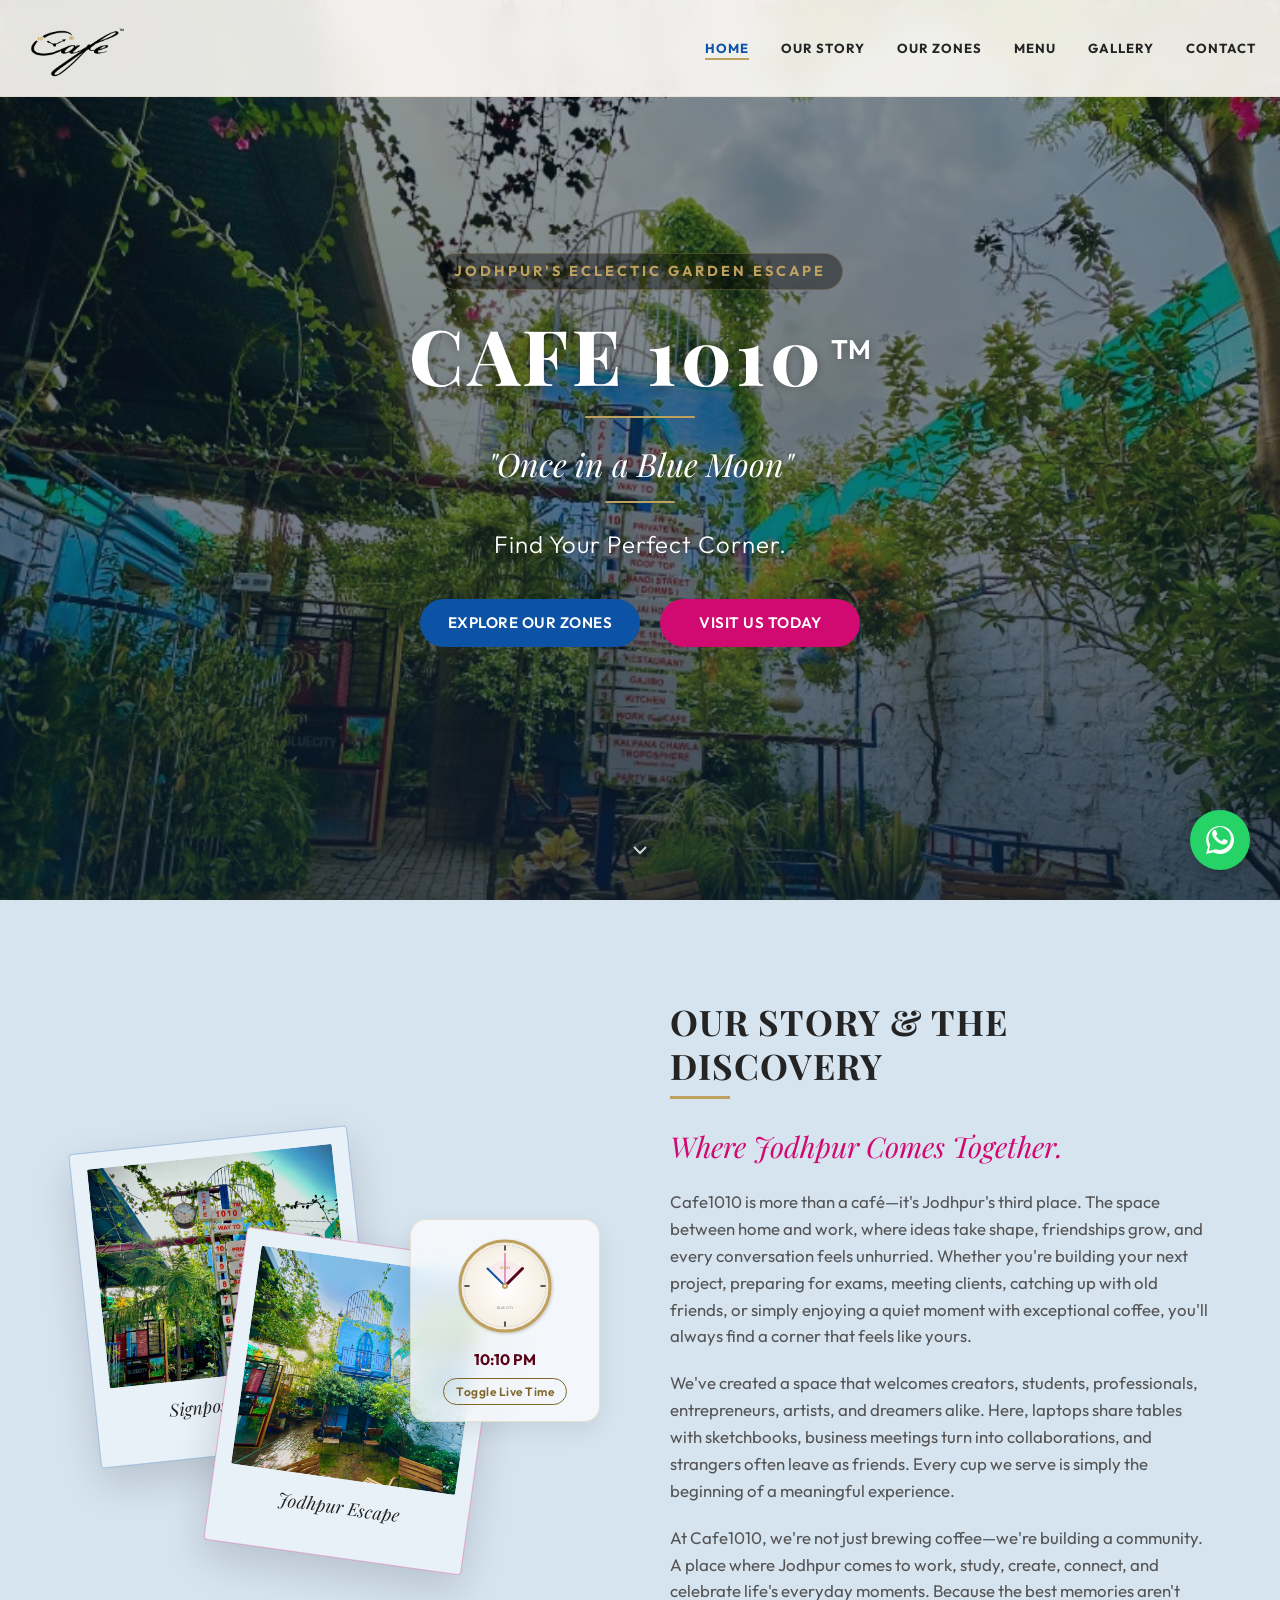
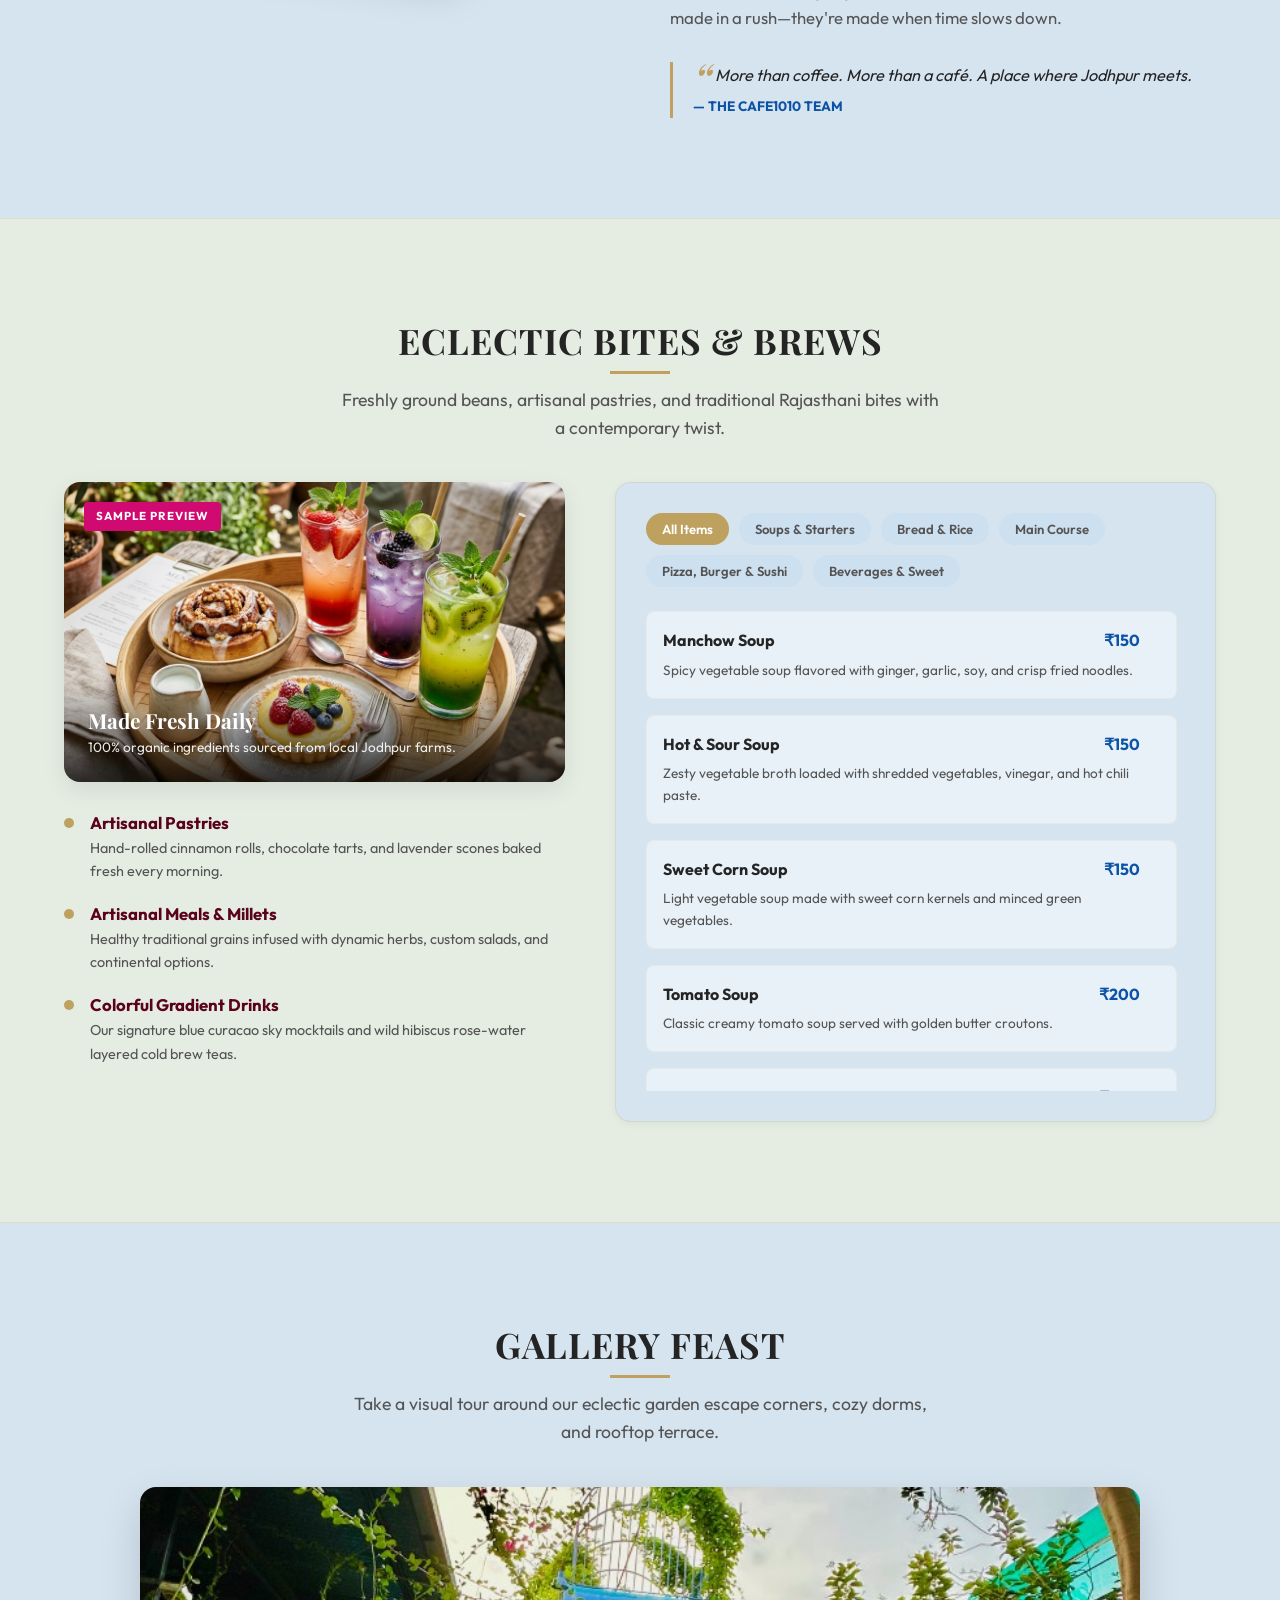
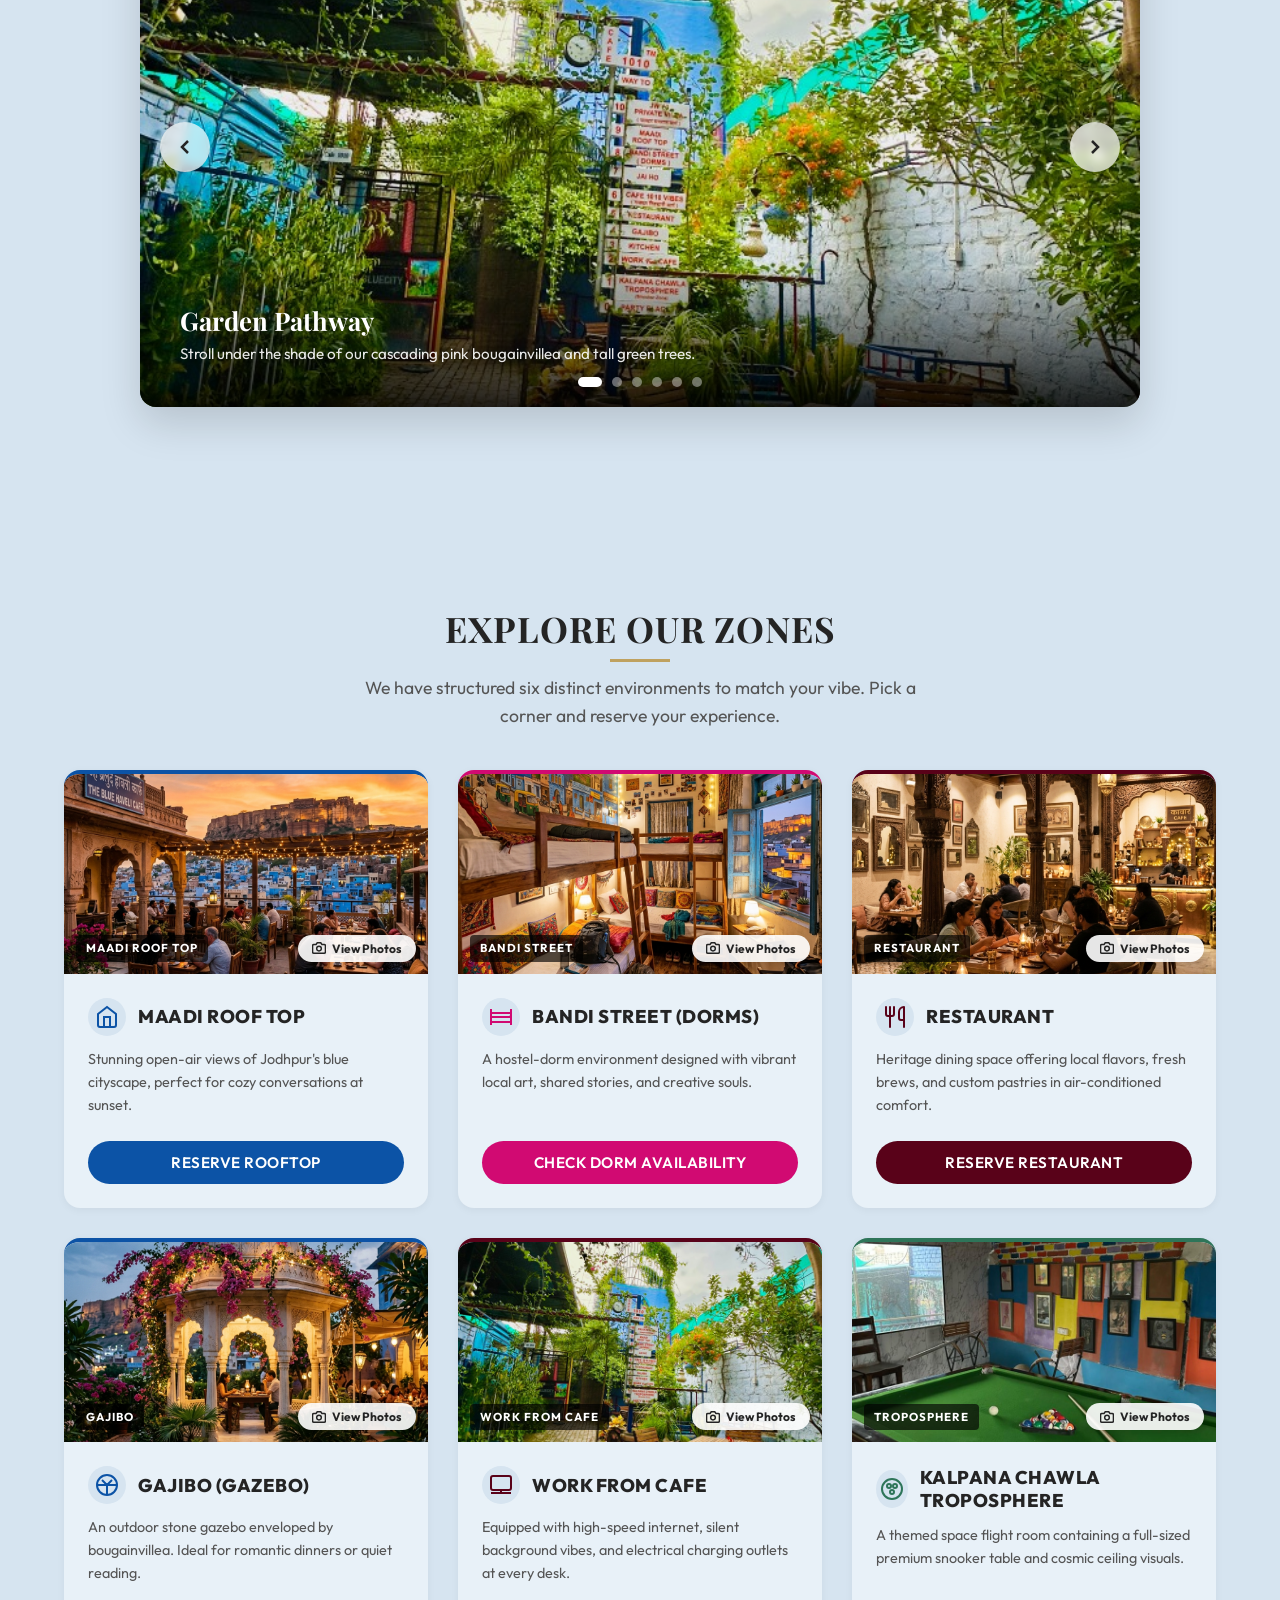
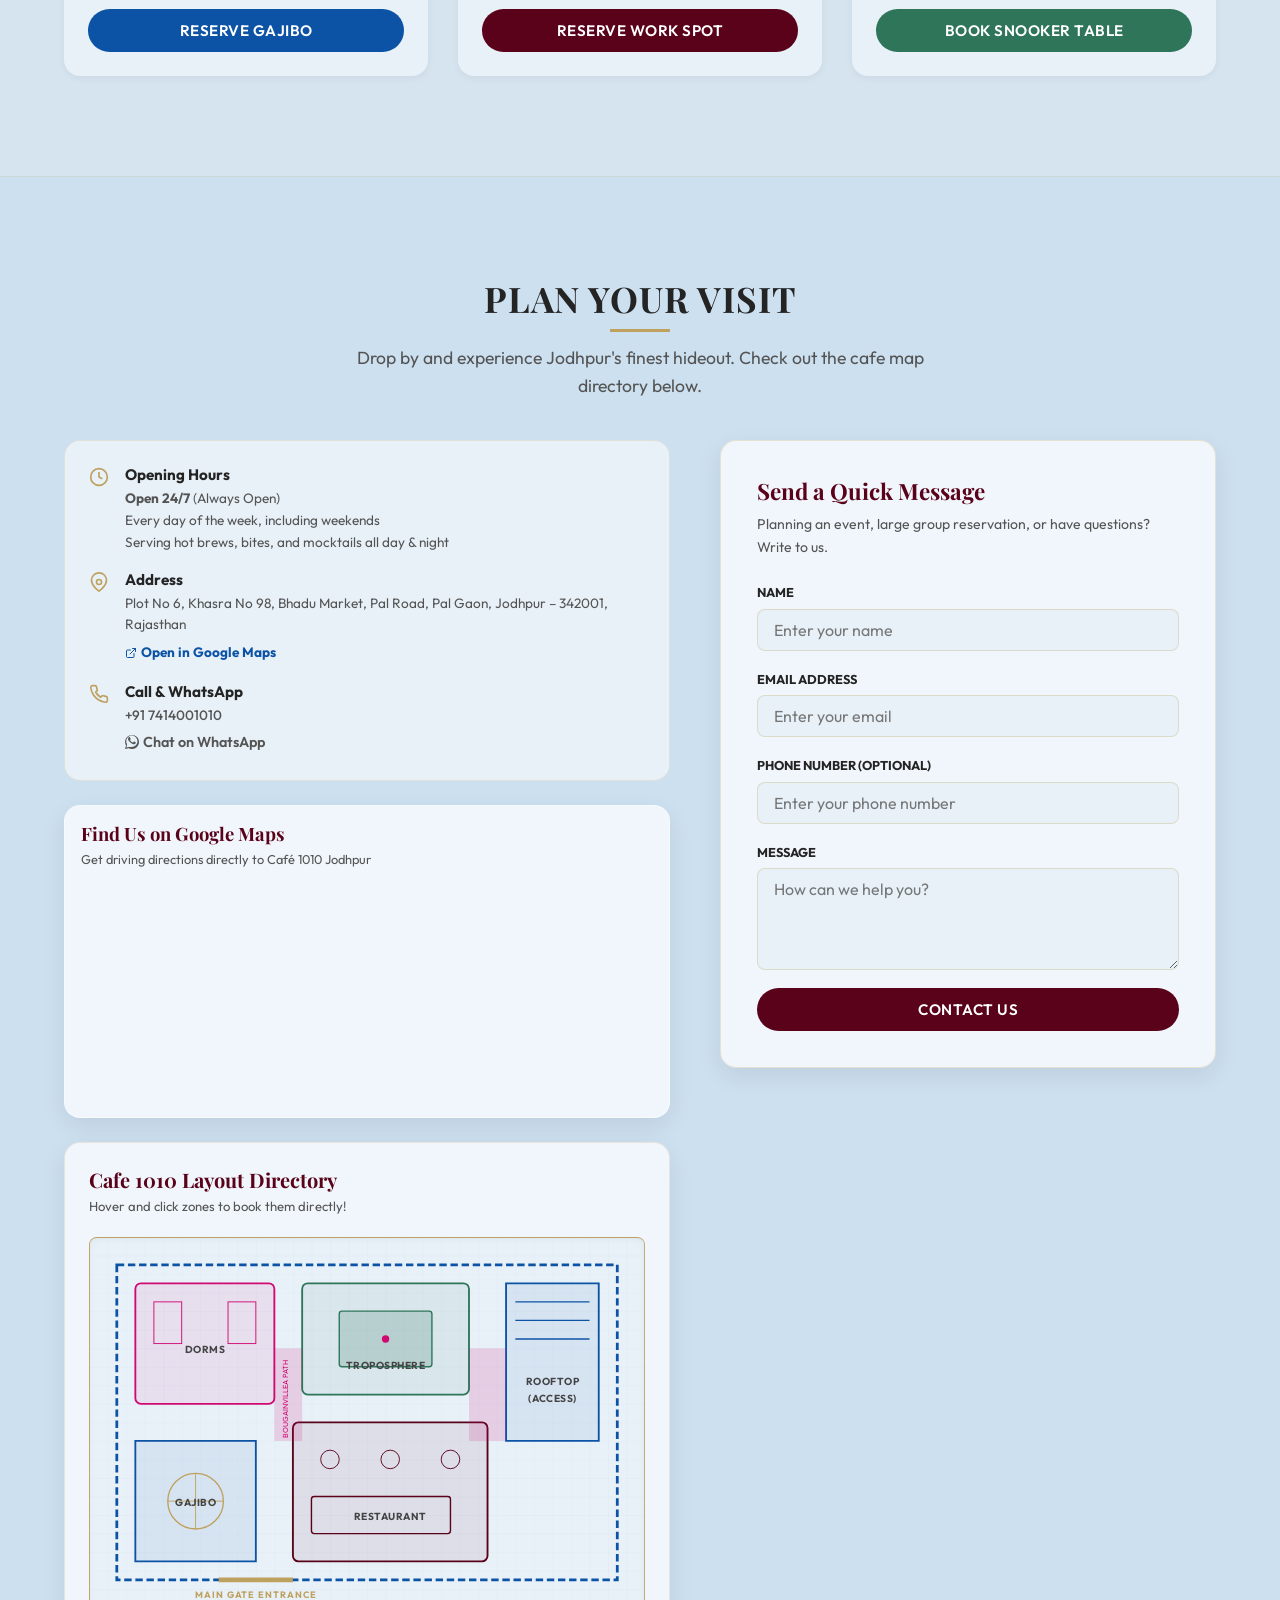
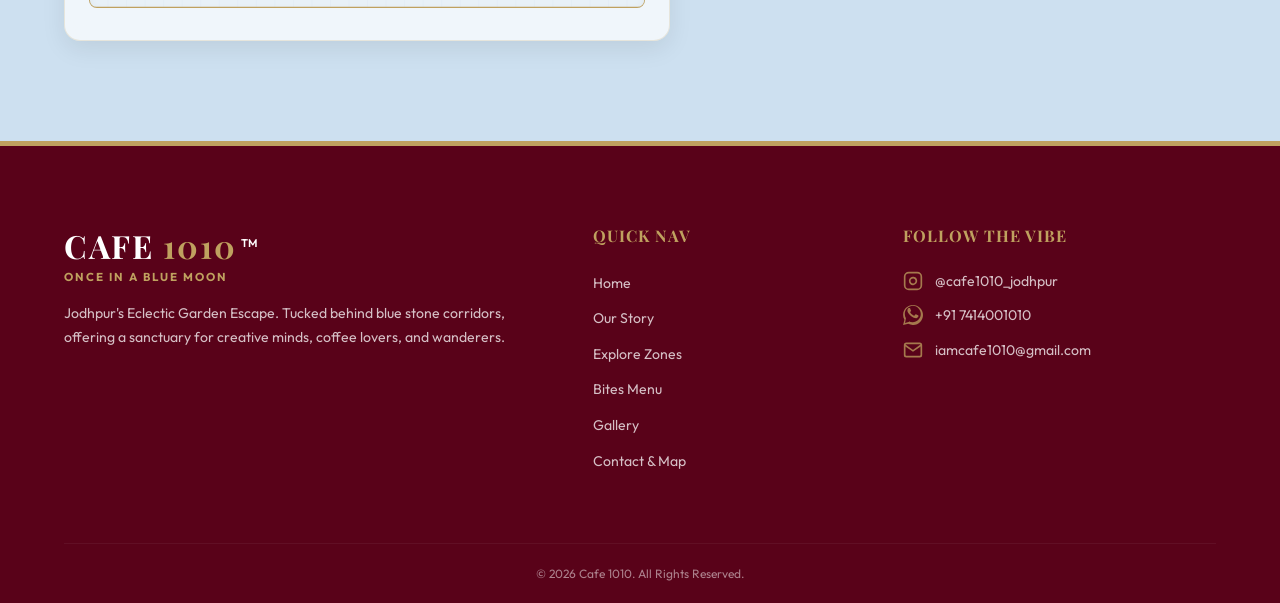
==== index.html @ 8a1f655c "Add_troposphere_gallery_photos" ====
<!DOCTYPE html>
<html lang="en">
<head>
  <!-- Google tag (gtag.js) -->
  <script async src="https://www.googletagmanager.com/gtag/js?id=G-3D1CSMGWN3"></script>
  <script>
    window.dataLayer = window.dataLayer || [];
    function gtag(){dataLayer.push(arguments);}
    gtag('js', new Date());

    gtag('config', 'G-3D1CSMGWN3');
  </script>

  <!-- Technical SEO Metadata -->
  <meta charset="UTF-8">
  <meta name="viewport" content="width=device-width, initial-scale=1.0">
  <title>Best Cafe in Jodhpur | Cafe 1010 | Eclectic Garden Escape</title>
  <meta name="description" content="Discover Cafe 1010, the best cafe in Jodhpur with board games, snooker, and a co-working space. Enjoy live music, stargazing, and delicious local Rajasthani bites.">
  <meta name="keywords" content="Best Cafe in Jodhpur, Cafe1010 Jodhpur, Family Cafe Jodhpur, Cafe with Games in Jodhpur, Poolside Cafe Jodhpur, Live Music Cafe, Best Breakfast Jodhpur, Workspace Cafe, Party Venue Jodhpur, Boutique Resort Jodhpur, Villas in Jodhpur, Brunch Jodhpur">
  <link rel="canonical" href="https://cafe1010.in/">
  <meta name="robots" content="index, follow">
  <meta name="theme-color" content="#590219">

  <!-- Open Graph / Facebook Social SEO -->
  <meta property="og:title" content="Best Cafe in Jodhpur | Cafe 1010 | Eclectic Garden Escape">
  <meta property="og:description" content="Welcome to Cafe 1010 (Once in a Blue Moon) - Jodhpur's premium garden cafe. Experience rooftop stargazing, snooker, and co-working in our serene spaces.">
  <meta property="og:image" content="https://cafe1010.in/assets/hero.png">
  <meta property="og:url" content="https://cafe1010.in/">
  <meta property="og:type" content="website">
  <meta property="og:site_name" content="Cafe 1010 Jodhpur">
  <meta property="og:locale" content="en_US">

  <!-- Twitter Card Social SEO -->
  <meta name="twitter:card" content="summary_large_image">
  <meta name="twitter:title" content="Best Cafe in Jodhpur | Cafe 1010 | Eclectic Garden Escape">
  <meta name="twitter:description" content="Welcome to Cafe 1010 (Once in a Blue Moon) - Jodhpur's premium garden cafe. Experience rooftop stargazing, snooker, and co-working in our serene spaces.">
  <meta name="twitter:image" content="https://cafe1010.in/assets/hero.png">

  <!-- Performance & Preloading Optimization -->
  <link rel="preconnect" href="https://fonts.googleapis.com">
  <link rel="preconnect" href="https://fonts.gstatic.com" crossorigin>
  <link rel="dns-prefetch" href="https://fonts.googleapis.com">
  <link rel="dns-prefetch" href="https://fonts.gstatic.com">
  <link rel="preload" href="assets/logo.png" as="image">

  <!-- Fonts & Styling -->
  <link href="https://fonts.googleapis.com/css2?family=Outfit:wght@300;400;500;600;700;800&family=Playfair+Display:ital,wght@0,400;0,600;0,700;0,800;1,400&display=swap" rel="stylesheet">
  <link rel="stylesheet" href="index.css">

  <!-- Structured Data / Google Rich Results (JSON-LD) -->
  <script type="application/ld+json">
  {
    "@context": "https://schema.org",
    "@graph": [
      {
        "@type": "WebSite",
        "@id": "https://cafe1010.in/#website",
        "url": "https://cafe1010.in/",
        "name": "Cafe 1010 Jodhpur",
        "description": "Jodhpur's Eclectic Garden Escape - Maadi Rooftop, Bandi Street Dorms, Gazebo, and Stargazing Arena.",
        "publisher": {
          "@id": "https://cafe1010.in/#organization"
        },
        "potentialAction": {
          "@type": "SearchAction",
          "target": "https://cafe1010.in/?s={search_term_string}",
          "query-input": "required name=search_term_string"
        }
      },
      {
        "@type": "Organization",
        "@id": "https://cafe1010.in/#organization",
        "name": "Cafe 1010",
        "url": "https://cafe1010.in/",
        "logo": {
          "@type": "ImageObject",
          "url": "https://cafe1010.in/assets/logo.png",
          "caption": "Cafe 1010 Logo"
        },
        "contactPoint": {
          "@type": "ContactPoint",
          "telephone": "+91-7414001010",
          "contactType": "reservations",
          "areaServed": "IN",
          "availableLanguage": ["en", "hi"]
        },
        "sameAs": [
          "https://www.instagram.com/cafe1010_jodhpur/"
        ]
      },
      {
        "@type": ["CafeOrCoffeeShop", "Restaurant"],
        "@id": "https://cafe1010.in/#restaurant",
        "name": "Cafe 1010",
        "image": [
          "https://cafe1010.in/assets/hero.png",
          "https://cafe1010.in/assets/restaurant_3.jpg",
          "https://cafe1010.in/assets/rooftop.png",
          "https://cafe1010.in/assets/gazebo.png"
        ],
        "url": "https://cafe1010.in/",
        "telephone": "+917414001010",
        "priceRange": "$$",
        "menu": "https://cafe1010.in/#menu",
        "servesCuisine": ["Cafe", "Indian", "Fast Food", "Rajasthani", "Sushi"],
        "address": {
          "@type": "PostalAddress",
          "streetAddress": "Plot No 6, Khasra No 98, Bhadu Market, Pal Road, Pal Gaon",
          "addressLocality": "Jodhpur",
          "addressRegion": "Rajasthan",
          "postalCode": "342001",
          "addressCountry": "IN"
        },
        "geo": {
          "@type": "GeoCoordinates",
          "latitude": 26.2736,
          "longitude": 72.9696
        },
        "hasMap": "https://maps.google.com/?q=Cafe+1010+Bhadu+Market+Pal+Road+Jodhpur",
        "openingHoursSpecification": [
          {
            "@type": "OpeningHoursSpecification",
            "dayOfWeek": [
              "Monday",
              "Tuesday",
              "Wednesday",
              "Thursday",
              "Friday",
              "Saturday",
              "Sunday"
            ],
            "opens": "00:00",
            "closes": "23:59"
          }
        ],
        "amenityFeature": [
          {
            "@type": "LocationFeatureSpecification",
            "name": "Free WiFi",
            "value": true
          },
          {
            "@type": "LocationFeatureSpecification",
            "name": "Rooftop Seating",
            "value": true
          },
          {
            "@type": "LocationFeatureSpecification",
            "name": "Board Games",
            "value": true
          },
          {
            "@type": "LocationFeatureSpecification",
            "name": "Snooker Table",
            "value": true
          },
          {
            "@type": "LocationFeatureSpecification",
            "name": "Co-working Space",
            "value": true
          }
        ]
      },
      {
        "@type": "TouristAttraction",
        "@id": "https://cafe1010.in/#attraction",
        "name": "Cafe 1010 Garden Sanctuary",
        "description": "Jodhpur's premium garden escape featuring stunning architecture, dynamic gaming arenas, and a stargazing rooftop deck.",
        "address": {
          "@type": "PostalAddress",
          "streetAddress": "Plot No 6, Khasra No 98, Bhadu Market, Pal Road, Pal Gaon",
          "addressLocality": "Jodhpur",
          "addressRegion": "Rajasthan",
          "postalCode": "342001",
          "addressCountry": "IN"
        }
      }
    ]
  }
  </script>
</head>
<body>

  <!-- Top Bar / Navigation Header -->
  <header class="main-header" id="main-header">
    <div class="header-container">
      <div class="logo-area">
        <a href="#home" class="logo-link">
          <img src="assets/logo.png" alt="Cafe 1010 - Best Cafe in Jodhpur Logo" class="brand-logo-img">
        </a>
      </div>
      
      <!-- Mobile Menu Toggle -->
      <button class="mobile-toggle" id="mobile-toggle" aria-label="Toggle Navigation Menu">
        <span class="bar"></span>
        <span class="bar"></span>
        <span class="bar"></span>
      </button>

      <nav class="navbar" id="navbar">
        <ul class="nav-links">
          <li><a href="#home" class="nav-link active">HOME</a></li>
          <li><a href="#story" class="nav-link">OUR STORY</a></li>
          <li><a href="#zones" class="nav-link">OUR ZONES</a></li>
          <li><a href="#menu" class="nav-link">MENU</a></li>
          <li><a href="#gallery" class="nav-link">GALLERY</a></li>
          <li><a href="#visit" class="nav-link">CONTACT</a></li>
        </ul>
      </nav>

    </div>
  </header>

  <main>
    <!-- HERO SECTION -->
    <section class="hero-section" id="home" style="background-image: linear-gradient(180deg, rgba(9, 26, 46, 0.4) 0%, rgba(9, 26, 46, 0.55) 60%, rgba(9, 26, 46, 0.75) 100%), url('assets/hero_bg.jpg');">
      <div class="hero-content">
        <div class="hero-badge">Jodhpur's Eclectic Garden Escape</div>
        <h1 class="hero-title">CAFE 1010<sup style="font-size: 0.35em; vertical-align: super; margin-left: 6px; font-family: var(--font-sans); font-weight: 600; letter-spacing: normal;">TM</sup></h1>
        <p class="hero-tagline-main">"Once in a Blue Moon"</p>
        <p class="hero-subtitle">Find Your Perfect Corner.</p>
        <div class="hero-actions">
          <a href="#zones" class="btn btn-blue">EXPLORE OUR ZONES</a>
          <a href="#visit" class="btn btn-magenta">VISIT US TODAY</a>
        </div>
      </div>
      <div class="hero-scroll-indicator">
        <a href="#story" class="scroll-arrow" aria-label="Scroll Down">
          <svg viewBox="0 0 24 24" width="24" height="24" fill="none" stroke="currentColor" stroke-width="2">
            <polyline points="6 9 12 15 18 9"></polyline>
          </svg>
        </a>
      </div>
    </section>

    <!-- OUR STORY & THE DISCOVERY -->
    <section class="story-section" id="story">
      <div class="container">
        <div class="story-grid">
          
          <!-- Story Visuals (Overlapping Polaroids and Interactive Clock) -->
          <div class="story-visuals">
            <div class="polaroid-wrapper">
              <div class="polaroid p-1">
                <img src="assets/signpost.jpg" alt="Cafe 1010 Jodhpur Signpost and Vintage Clock" loading="lazy">
                <div class="caption">Signpost to Magic</div>
              </div>
              <div class="polaroid p-2">
                <img src="assets/courtyard_1.jpg" alt="Cafe 1010 Jodhpur Garden Courtyard Cafe" loading="lazy">
                <div class="caption">Jodhpur Escape</div>
              </div>
            </div>
            
            <!-- Animated SVG Clock -->
            <div class="interactive-clock-widget glass-card">
              <div class="clock-inner-wrap">
                <svg class="analog-clock" id="wall-clock" viewBox="0 0 200 200" aria-hidden="true">
                  <defs>
                    <radialGradient id="clock-grad" cx="50%" cy="50%" r="50%">
                      <stop offset="0%" stop-color="#ffffff" />
                      <stop offset="100%" stop-color="#f5ede0" />
                    </radialGradient>
                    <filter id="shadow" x="-10%" y="-10%" width="120%" height="120%">
                      <feDropShadow dx="2" dy="2" stdDeviation="3" flood-color="#000" flood-opacity="0.2"/>
                    </filter>
                  </defs>
                  
                  <!-- Face -->
                  <circle cx="100" cy="100" r="90" fill="url(#clock-grad)" stroke="#bfa15f" stroke-width="6" filter="url(#shadow)" />
                  <circle cx="100" cy="100" r="82" fill="none" stroke="#0c53a6" stroke-width="1" stroke-dasharray="1,4" />
                  
                  <!-- Hour ticks -->
                  <g stroke="#242424" stroke-width="3" stroke-linecap="round">
                    <line x1="100" y1="20" x2="100" y2="28" />
                    <line x1="180" y1="100" x2="172" y2="100" />
                    <line x1="100" y1="180" x2="100" y2="172" />
                    <line x1="20" y1="100" x2="28" y2="100" />
                  </g>
                  
                  <!-- 10:10 highlight zone -->
                  <path d="M 100,100 L 65,65 A 50,50 0 0,1 135,65 Z" fill="rgba(209, 10, 114, 0.05)" />
                  
                  <!-- Hands -->
                  <line x1="100" y1="100" x2="135" y2="65" id="hour-hand" stroke="#590219" stroke-width="6" stroke-linecap="round" />
                  <line x1="100" y1="100" x2="65" y2="65" id="minute-hand" stroke="#0c53a6" stroke-width="4" stroke-linecap="round" />
                  <line x1="100" y1="100" x2="100" y2="35" id="second-hand" stroke="#d10a72" stroke-width="1.5" stroke-linecap="round" />
                  
                  <!-- Center pin -->
                  <circle cx="100" cy="100" r="6" fill="#bfa15f" />
                  <circle cx="100" cy="100" r="2" fill="#ffffff" />
                  
                  <!-- Brand labels inside clock -->
                  <text x="100" y="65" font-family="'Playfair Display', serif" font-size="10" font-weight="bold" fill="#bfa15f" text-anchor="middle">1010</text>
                  <text x="100" y="145" font-family="'Outfit', sans-serif" font-size="7" fill="#888" text-anchor="middle">BLUE CITY</text>
                </svg>
                
                <div class="clock-controls">
                  <p class="clock-time-text" id="clock-digital">10:10 PM</p>
                  <button class="btn btn-outline btn-xs" id="clock-mode-btn" type="button">Toggle Live Time</button>
                </div>
              </div>
            </div>

          </div>

          <!-- Story Text Content -->
          <div class="story-content-block">
            <h2 class="section-title">OUR STORY & THE DISCOVERY</h2>
            <div class="title-underline"></div>
            
            <p class="story-highlight">Where Jodhpur Comes Together.</p>
            
            <p class="story-paragraph">
              Cafe1010 is more than a café—it's Jodhpur's third place. The space between home and work, where ideas take shape, friendships grow, and every conversation feels unhurried. Whether you're building your next project, preparing for exams, meeting clients, catching up with old friends, or simply enjoying a quiet moment with exceptional coffee, you'll always find a corner that feels like yours.
            </p>
            
            <p class="story-paragraph">
              We've created a space that welcomes creators, students, professionals, entrepreneurs, artists, and dreamers alike. Here, laptops share tables with sketchbooks, business meetings turn into collaborations, and strangers often leave as friends. Every cup we serve is simply the beginning of a meaningful experience.
            </p>

            <p class="story-paragraph">
              At Cafe1010, we're not just brewing coffee—we're building a community. A place where Jodhpur comes to work, study, create, connect, and celebrate life's everyday moments. Because the best memories aren't made in a rush—they're made when time slows down.
            </p>
            
            <div class="story-quote">
              <span class="quote-mark">“</span>
              More than coffee. More than a café. A place where Jodhpur meets.
              <span class="quote-signature">— The Cafe1010 Team</span>
            </div>
          </div>
          
        </div>
      </div>
    </section>

    <!-- ECLECTIC BITES & BREWS -->
    <section class="menu-section" id="menu">
      <div class="container">
        <h2 class="section-title text-center">ECLECTIC BITES & BREWS</h2>
        <div class="title-underline center"></div>
        <p class="section-subtitle text-center">Freshly ground beans, artisanal pastries, and traditional Rajasthani bites with a contemporary twist.</p>

        <div class="menu-grid">
          
          <!-- Left: Highlight image grid and sample preview tag -->
          <div class="menu-visual-column">
            <div class="menu-visual-card">
              <span class="sample-tag">Sample Preview</span>
              <img src="assets/bites.png" alt="Best Breakfast and Brunch Menu Dishes at Cafe 1010 Jodhpur" class="menu-display-img" loading="lazy">
              <div class="menu-overlay-info">
                <h3>Made Fresh Daily</h3>
                <p>100% organic ingredients sourced from local Jodhpur farms.</p>
              </div>
            </div>
            
            <div class="menu-feature-points">
              <div class="feature-point">
                <span class="bullet-gold"></span>
                <div>
                  <h3>Artisanal Pastries</h3>
                  <p>Hand-rolled cinnamon rolls, chocolate tarts, and lavender scones baked fresh every morning.</p>
                </div>
              </div>
              <div class="feature-point">
                <span class="bullet-gold"></span>
                <div>
                  <h3>Artisanal Meals & Millets</h3>
                  <p>Healthy traditional grains infused with dynamic herbs, custom salads, and continental options.</p>
                </div>
              </div>
              <div class="feature-point">
                <span class="bullet-gold"></span>
                <div>
                  <h3>Colorful Gradient Drinks</h3>
                  <p>Our signature blue curacao sky mocktails and wild hibiscus rose-water layered cold brew teas.</p>
                </div>
              </div>
            </div>
          </div>

          <!-- Right: Interactive menu list with adding to cart capability -->
          <div class="menu-list-column">
            <div class="menu-categories-tabs">
              <button class="category-tab active" data-category="all">All Items</button>
              <button class="category-tab" data-category="starters-soups">Soups & Starters</button>
              <button class="category-tab" data-category="indian-bread-dal-rice">Bread & Rice</button>
              <button class="category-tab" data-category="main-course">Main Course</button>
              <button class="category-tab" data-category="fast-food">Pizza, Burger & Sushi</button>
              <button class="category-tab" data-category="beverages-icecream">Beverages & Sweet</button>
            </div>
                   <div class="menu-items-list" id="menu-items-container">
              <!-- category: starters-soups -->
              <div class="menu-item-card" data-category="starters-soups">
                <div class="menu-item-details">
                  <div class="menu-item-header">
                    <div class="menu-item-title">Manchow Soup</div>
                    <span class="menu-item-price">₹150</span>
                  </div>
                  <p class="menu-item-desc">Spicy vegetable soup flavored with ginger, garlic, soy, and crisp fried noodles.</p>
                </div>
                <button class="btn-add-to-cart" data-id="1" data-name="Manchow Soup" data-price="150">
                  <svg viewBox="0 0 24 24" width="16" height="16" fill="none" stroke="currentColor" stroke-width="2"><line x1="12" y1="5" x2="12" y2="19"></line><line x1="5" y1="12" x2="19" y2="12"></line></svg> Add
                </button>
              </div>

              <div class="menu-item-card" data-category="starters-soups">
                <div class="menu-item-details">
                  <div class="menu-item-header">
                    <div class="menu-item-title">Hot & Sour Soup</div>
                    <span class="menu-item-price">₹150</span>
                  </div>
                  <p class="menu-item-desc">Zesty vegetable broth loaded with shredded vegetables, vinegar, and hot chili paste.</p>
                </div>
                <button class="btn-add-to-cart" data-id="2" data-name="Hot & Sour Soup" data-price="150">
                  <svg viewBox="0 0 24 24" width="16" height="16" fill="none" stroke="currentColor" stroke-width="2"><line x1="12" y1="5" x2="12" y2="19"></line><line x1="5" y1="12" x2="19" y2="12"></line></svg> Add
                </button>
              </div>

              <div class="menu-item-card" data-category="starters-soups">
                <div class="menu-item-details">
                  <div class="menu-item-header">
                    <div class="menu-item-title">Sweet Corn Soup</div>
                    <span class="menu-item-price">₹150</span>
                  </div>
                  <p class="menu-item-desc">Light vegetable soup made with sweet corn kernels and minced green vegetables.</p>
                </div>
                <button class="btn-add-to-cart" data-id="3" data-name="Sweet Corn Soup" data-price="150">
                  <svg viewBox="0 0 24 24" width="16" height="16" fill="none" stroke="currentColor" stroke-width="2"><line x1="12" y1="5" x2="12" y2="19"></line><line x1="5" y1="12" x2="19" y2="12"></line></svg> Add
                </button>
              </div>

              <div class="menu-item-card" data-category="starters-soups">
                <div class="menu-item-details">
                  <div class="menu-item-header">
                    <div class="menu-item-title">Tomato Soup</div>
                    <span class="menu-item-price">₹200</span>
                  </div>
                  <p class="menu-item-desc">Classic creamy tomato soup served with golden butter croutons.</p>
                </div>
                <button class="btn-add-to-cart" data-id="4" data-name="Tomato Soup" data-price="200">
                  <svg viewBox="0 0 24 24" width="16" height="16" fill="none" stroke="currentColor" stroke-width="2"><line x1="12" y1="5" x2="12" y2="19"></line><line x1="5" y1="12" x2="19" y2="12"></line></svg> Add
                </button>
              </div>

              <div class="menu-item-card" data-category="starters-soups">
                <div class="menu-item-details">
                  <div class="menu-item-header">
                    <div class="menu-item-title">Tom Yum Soup</div>
                    <span class="menu-item-price">₹200</span>
                  </div>
                  <p class="menu-item-desc">Thai hot and sour vegetable soup flavored with lemongrass, kaffir lime, and galangal.</p>
                </div>
                <button class="btn-add-to-cart" data-id="5" data-name="Tom Yum Soup" data-price="200">
                  <svg viewBox="0 0 24 24" width="16" height="16" fill="none" stroke="currentColor" stroke-width="2"><line x1="12" y1="5" x2="12" y2="19"></line><line x1="5" y1="12" x2="19" y2="12"></line></svg> Add
                </button>
              </div>

              <div class="menu-item-card" data-category="starters-soups">
                <div class="menu-item-details">
                  <div class="menu-item-header">
                    <div class="menu-item-title">Tom Kha Soup</div>
                    <span class="menu-item-price">₹250</span>
                  </div>
                  <p class="menu-item-desc">Spiced coconut milk soup cooked with fresh mushrooms, lemongrass, and lime.</p>
                </div>
                <button class="btn-add-to-cart" data-id="6" data-name="Tom Kha Soup" data-price="250">
                  <svg viewBox="0 0 24 24" width="16" height="16" fill="none" stroke="currentColor" stroke-width="2"><line x1="12" y1="5" x2="12" y2="19"></line><line x1="5" y1="12" x2="19" y2="12"></line></svg> Add
                </button>
              </div>

              <div class="menu-item-card" data-category="starters-soups">
                <div class="menu-item-details">
                  <div class="menu-item-header">
                    <div class="menu-item-title">Dumpling Soup</div>
                    <span class="menu-item-price">₹250</span>
                  </div>
                  <p class="menu-item-desc">Clear vegetable broth containing soft steamed vegetable dumplings.</p>
                </div>
                <button class="btn-add-to-cart" data-id="7" data-name="Dumpling Soup" data-price="250">
                  <svg viewBox="0 0 24 24" width="16" height="16" fill="none" stroke="currentColor" stroke-width="2"><line x1="12" y1="5" x2="12" y2="19"></line><line x1="5" y1="12" x2="19" y2="12"></line></svg> Add
                </button>
              </div>

              <div class="menu-item-card" data-category="starters-soups">
                <div class="menu-item-details">
                  <div class="menu-item-header">
                    <div class="menu-item-title">Noodle Soup</div>
                    <span class="menu-item-price">₹250</span>
                  </div>
                  <p class="menu-item-desc">Comforting vegetable broth filled with soft noodles and sliced greens.</p>
                </div>
                <button class="btn-add-to-cart" data-id="8" data-name="Noodle Soup" data-price="250">
                  <svg viewBox="0 0 24 24" width="16" height="16" fill="none" stroke="currentColor" stroke-width="2"><line x1="12" y1="5" x2="12" y2="19"></line><line x1="5" y1="12" x2="19" y2="12"></line></svg> Add
                </button>
              </div>

              <div class="menu-item-card" data-category="starters-soups">
                <div class="menu-item-details">
                  <div class="menu-item-header">
                    <div class="menu-item-title">Almond Broccoli Soup</div>
                    <span class="menu-item-price">₹250</span>
                  </div>
                  <p class="menu-item-desc">Rich and velvety broccoli soup garnished with toasted almond flakes.</p>
                </div>
                <button class="btn-add-to-cart" data-id="9" data-name="Almond Broccoli Soup" data-price="250">
                  <svg viewBox="0 0 24 24" width="16" height="16" fill="none" stroke="currentColor" stroke-width="2"><line x1="12" y1="5" x2="12" y2="19"></line><line x1="5" y1="12" x2="19" y2="12"></line></svg> Add
                </button>
              </div>

              <div class="menu-item-card" data-category="starters-soups">
                <div class="menu-item-details">
                  <div class="menu-item-header">
                    <div class="menu-item-title">Khao Suey Burmese</div>
                    <span class="menu-item-price">₹300</span>
                  </div>
                  <p class="menu-item-desc">Traditional Burmese noodle dish served in coconut curry broth with condiments.</p>
                </div>
                <button class="btn-add-to-cart" data-id="10" data-name="Khao Suey Burmese" data-price="300">
                  <svg viewBox="0 0 24 24" width="16" height="16" fill="none" stroke="currentColor" stroke-width="2"><line x1="12" y1="5" x2="12" y2="19"></line><line x1="5" y1="12" x2="19" y2="12"></line></svg> Add
                </button>
              </div>

              <div class="menu-item-card" data-category="starters-soups">
                <div class="menu-item-details">
                  <div class="menu-item-header">
                    <div class="menu-item-title">Cantonese Veg</div>
                    <span class="menu-item-price">₹500</span>
                  </div>
                  <p class="menu-item-desc">Assorted fresh stir-fry greens prepared in light Cantonese garlic sauce.</p>
                </div>
                <button class="btn-add-to-cart" data-id="11" data-name="Cantonese Veg" data-price="500">
                  <svg viewBox="0 0 24 24" width="16" height="16" fill="none" stroke="currentColor" stroke-width="2"><line x1="12" y1="5" x2="12" y2="19"></line><line x1="5" y1="12" x2="19" y2="12"></line></svg> Add
                </button>
              </div>

              <div class="menu-item-card" data-category="starters-soups">
                <div class="menu-item-details">
                  <div class="menu-item-header">
                    <div class="menu-item-title">Cantonese Spicy</div>
                    <span class="menu-item-price">₹500</span>
                  </div>
                  <p class="menu-item-desc">Wok-tossed vegetables and baby corn coated in spicy hot Cantonese gravy.</p>
                </div>
                <button class="btn-add-to-cart" data-id="12" data-name="Cantonese Spicy" data-price="500">
                  <svg viewBox="0 0 24 24" width="16" height="16" fill="none" stroke="currentColor" stroke-width="2"><line x1="12" y1="5" x2="12" y2="19"></line><line x1="5" y1="12" x2="19" y2="12"></line></svg> Add
                </button>
              </div>

              <div class="menu-item-card" data-category="starters-soups">
                <div class="menu-item-details">
                  <div class="menu-item-header">
                    <div class="menu-item-title">Cream Cheese Starters</div>
                    <span class="menu-item-price">₹600</span>
                  </div>
                  <p class="menu-item-desc">Crispy pastries stuffed with soft, seasoned cream cheese filling.</p>
                </div>
                <button class="btn-add-to-cart" data-id="13" data-name="Cream Cheese Starters" data-price="600">
                  <svg viewBox="0 0 24 24" width="16" height="16" fill="none" stroke="currentColor" stroke-width="2"><line x1="12" y1="5" x2="12" y2="19"></line><line x1="5" y1="12" x2="19" y2="12"></line></svg> Add
                </button>
              </div>

              <div class="menu-item-card" data-category="starters-soups">
                <div class="menu-item-details">
                  <div class="menu-item-header">
                    <div class="menu-item-title">Cantonese Truffle Edamame</div>
                    <span class="menu-item-price">₹600</span>
                  </div>
                  <p class="menu-item-desc">Steamed fresh edamame pods drizzled with fragrant white truffle oil.</p>
                </div>
                <button class="btn-add-to-cart" data-id="14" data-name="Cantonese Truffle Edamame" data-price="600">
                  <svg viewBox="0 0 24 24" width="16" height="16" fill="none" stroke="currentColor" stroke-width="2"><line x1="12" y1="5" x2="12" y2="19"></line><line x1="5" y1="12" x2="19" y2="12"></line></svg> Add
                </button>
              </div>

              <div class="menu-item-card" data-category="starters-soups">
                <div class="menu-item-details">
                  <div class="menu-item-header">
                    <div class="menu-item-title">Wonton</div>
                    <span class="menu-item-price">₹300</span>
                  </div>
                  <p class="menu-item-desc">Crispy golden deep-fried pastry wrapper pockets with vegetable stuffing.</p>
                </div>
                <button class="btn-add-to-cart" data-id="15" data-name="Wonton" data-price="300">
                  <svg viewBox="0 0 24 24" width="16" height="16" fill="none" stroke="currentColor" stroke-width="2"><line x1="12" y1="5" x2="12" y2="19"></line><line x1="5" y1="12" x2="19" y2="12"></line></svg> Add
                </button>
              </div>

              <div class="menu-item-card" data-category="starters-soups">
                <div class="menu-item-details">
                  <div class="menu-item-header">
                    <div class="menu-item-title">Cheese Ball (8 pcs)</div>
                    <span class="menu-item-price">₹300</span>
                  </div>
                  <p class="menu-item-desc">Deep-fried golden breaded balls packed with hot melted stringy mozzarella.</p>
                </div>
                <button class="btn-add-to-cart" data-id="16" data-name="Cheese Ball (8 pcs)" data-price="300">
                  <svg viewBox="0 0 24 24" width="16" height="16" fill="none" stroke="currentColor" stroke-width="2"><line x1="12" y1="5" x2="12" y2="19"></line><line x1="5" y1="12" x2="19" y2="12"></line></svg> Add
                </button>
              </div>

              <div class="menu-item-card" data-category="starters-soups">
                <div class="menu-item-details">
                  <div class="menu-item-header">
                    <div class="menu-item-title">Cheese Spring Roll</div>
                    <span class="menu-item-price">₹300</span>
                  </div>
                  <p class="menu-item-desc">Crispy rolled pastry skin filled with hot melted cheese and minced stir-fry vegetables.</p>
                </div>
                <button class="btn-add-to-cart" data-id="17" data-name="Cheese Spring Roll" data-price="300">
                  <svg viewBox="0 0 24 24" width="16" height="16" fill="none" stroke="currentColor" stroke-width="2"><line x1="12" y1="5" x2="12" y2="19"></line><line x1="5" y1="12" x2="19" y2="12"></line></svg> Add
                </button>
              </div>

              <div class="menu-item-card" data-category="starters-soups">
                <div class="menu-item-details">
                  <div class="menu-item-header">
                    <div class="menu-item-title">Manchurian Dry</div>
                    <span class="menu-item-price">₹250</span>
                  </div>
                  <p class="menu-item-desc">Crispy vegetable dumplings tossed dry with garlic, soy sauce, and spring onions.</p>
                </div>
                <button class="btn-add-to-cart" data-id="18" data-name="Manchurian Dry" data-price="250">
                  <svg viewBox="0 0 24 24" width="16" height="16" fill="none" stroke="currentColor" stroke-width="2"><line x1="12" y1="5" x2="12" y2="19"></line><line x1="5" y1="12" x2="19" y2="12"></line></svg> Add
                </button>
              </div>

              <div class="menu-item-card" data-category="starters-soups">
                <div class="menu-item-details">
                  <div class="menu-item-header">
                    <div class="menu-item-title">Honey Chilli Potato</div>
                    <span class="menu-item-price">₹250</span>
                  </div>
                  <p class="menu-item-desc">Crispy potato fingers tossed in a sweet-and-spicy honey glaze with sesame seeds.</p>
                </div>
                <button class="btn-add-to-cart" data-id="19" data-name="Honey Chilli Potato" data-price="250">
                  <svg viewBox="0 0 24 24" width="16" height="16" fill="none" stroke="currentColor" stroke-width="2"><line x1="12" y1="5" x2="12" y2="19"></line><line x1="5" y1="12" x2="19" y2="12"></line></svg> Add
                </button>
              </div>

              <div class="menu-item-card" data-category="starters-soups">
                <div class="menu-item-details">
                  <div class="menu-item-header">
                    <div class="menu-item-title">Dragon Potato</div>
                    <span class="menu-item-price">₹350</span>
                  </div>
                  <p class="menu-item-desc">Spicy wok-tossed potato sticks prepared in dark chili sauce with roasted cashew nuts.</p>
                </div>
                <button class="btn-add-to-cart" data-id="20" data-name="Dragon Potato" data-price="350">
                  <svg viewBox="0 0 24 24" width="16" height="16" fill="none" stroke="currentColor" stroke-width="2"><line x1="12" y1="5" x2="12" y2="19"></line><line x1="5" y1="12" x2="19" y2="12"></line></svg> Add
                </button>
              </div>

              <div class="menu-item-card" data-category="starters-soups">
                <div class="menu-item-details">
                  <div class="menu-item-header">
                    <div class="menu-item-title">Chilli Paneer (Dry)</div>
                    <span class="menu-item-price">₹350</span>
                  </div>
                  <p class="menu-item-desc">Spicy pan-seared paneer chunks cooked dry with bell peppers, red onions, and hot chilies.</p>
                </div>
                <button class="btn-add-to-cart" data-id="21" data-name="Chilli Paneer (Dry)" data-price="350">
                  <svg viewBox="0 0 24 24" width="16" height="16" fill="none" stroke="currentColor" stroke-width="2"><line x1="12" y1="5" x2="12" y2="19"></line><line x1="5" y1="12" x2="19" y2="12"></line></svg> Add
                </button>
              </div>

              <div class="menu-item-card" data-category="starters-soups">
                <div class="menu-item-details">
                  <div class="menu-item-header">
                    <div class="menu-item-title">Chilli Mushroom</div>
                    <span class="menu-item-price">₹300</span>
                  </div>
                  <p class="menu-item-desc">Button mushrooms tossed with onions and green peppers in a rich garlic-soy-chili glaze.</p>
                </div>
                <button class="btn-add-to-cart" data-id="22" data-name="Chilli Mushroom" data-price="300">
                  <svg viewBox="0 0 24 24" width="16" height="16" fill="none" stroke="currentColor" stroke-width="2"><line x1="12" y1="5" x2="12" y2="19"></line><line x1="5" y1="12" x2="19" y2="12"></line></svg> Add
                </button>
              </div>

              <div class="menu-item-card" data-category="starters-soups">
                <div class="menu-item-details">
                  <div class="menu-item-header">
                    <div class="menu-item-title">Crispy Corn Fritters</div>
                    <span class="menu-item-price">₹300</span>
                  </div>
                  <p class="menu-item-desc">Crunchy fried sweet corn kernels tossed with spices, onion, and coarse black pepper.</p>
                </div>
                <button class="btn-add-to-cart" data-id="23" data-name="Crispy Corn Fritters" data-price="300">
                  <svg viewBox="0 0 24 24" width="16" height="16" fill="none" stroke="currentColor" stroke-width="2"><line x1="12" y1="5" x2="12" y2="19"></line><line x1="5" y1="12" x2="19" y2="12"></line></svg> Add
                </button>
              </div>

              <div class="menu-item-card" data-category="starters-soups">
                <div class="menu-item-details">
                  <div class="menu-item-header">
                    <div class="menu-item-title">Chilli Paneer Bao</div>
                    <span class="menu-item-price">₹300</span>
                  </div>
                  <p class="menu-item-desc">Fluffy steamed buns stuffed with spicy pan-fried cottage cheese and green scallions.</p>
                </div>
                <button class="btn-add-to-cart" data-id="24" data-name="Chilli Paneer Bao" data-price="300">
                  <svg viewBox="0 0 24 24" width="16" height="16" fill="none" stroke="currentColor" stroke-width="2"><line x1="12" y1="5" x2="12" y2="19"></line><line x1="5" y1="12" x2="19" y2="12"></line></svg> Add
                </button>
              </div>

              <div class="menu-item-card" data-category="starters-soups">
                <div class="menu-item-details">
                  <div class="menu-item-header">
                    <div class="menu-item-title">Schezwan Cheese</div>
                    <span class="menu-item-price">₹300</span>
                  </div>
                  <p class="menu-item-desc">Deep-fried vegetable dumplings tossed in home-made fiery Schezwan cheese coating.</p>
                </div>
                <button class="btn-add-to-cart" data-id="25" data-name="Schezwan Cheese" data-price="300">
                  <svg viewBox="0 0 24 24" width="16" height="16" fill="none" stroke="currentColor" stroke-width="2"><line x1="12" y1="5" x2="12" y2="19"></line><line x1="5" y1="12" x2="19" y2="12"></line></svg> Add
                </button>
              </div>

              <div class="menu-item-card" data-category="starters-soups">
                <div class="menu-item-details">
                  <div class="menu-item-header">
                    <div class="menu-item-title">Corn Fritter</div>
                    <span class="menu-item-price">₹300</span>
                  </div>
                  <p class="menu-item-desc">Crispy corn kernels deep fried with herbs, served with sweet garlic dip.</p>
                </div>
                <button class="btn-add-to-cart" data-id="26" data-name="Corn Fritter" data-price="300">
                  <svg viewBox="0 0 24 24" width="16" height="16" fill="none" stroke="currentColor" stroke-width="2"><line x1="12" y1="5" x2="12" y2="19"></line><line x1="5" y1="12" x2="19" y2="12"></line></svg> Add
                </button>
              </div>

              <div class="menu-item-card" data-category="starters-soups">
                <div class="menu-item-details">
                  <div class="menu-item-header">
                    <div class="menu-item-title">Peanut Masala</div>
                    <span class="menu-item-price">₹200</span>
                  </div>
                  <p class="menu-item-desc">Roasted peanuts tossed with diced raw onions, green chilies, coriander, and fresh lemon juice.</p>
                </div>
                <button class="btn-add-to-cart" data-id="27" data-name="Peanut Masala" data-price="200">
                  <svg viewBox="0 0 24 24" width="16" height="16" fill="none" stroke="currentColor" stroke-width="2"><line x1="12" y1="5" x2="12" y2="19"></line><line x1="5" y1="12" x2="19" y2="12"></line></svg> Add
                </button>
              </div>

              <!-- category: indian-bread-dal-rice -->
              <div class="menu-item-card" data-category="indian-bread-dal-rice">
                <div class="menu-item-details">
                  <div class="menu-item-header">
                    <div class="menu-item-title">Tandoori Plain Roti</div>
                    <span class="menu-item-price">₹25</span>
                  </div>
                  <p class="menu-item-desc">Whole wheat flatbread baked in traditional clay tandoor oven.</p>
                </div>
                <button class="btn-add-to-cart" data-id="28" data-name="Tandoori Plain Roti" data-price="25">
                  <svg viewBox="0 0 24 24" width="16" height="16" fill="none" stroke="currentColor" stroke-width="2"><line x1="12" y1="5" x2="12" y2="19"></line><line x1="5" y1="12" x2="19" y2="12"></line></svg> Add
                </button>
              </div>

              <div class="menu-item-card" data-category="indian-bread-dal-rice">
                <div class="menu-item-details">
                  <div class="menu-item-header">
                    <div class="menu-item-title">Tandoori Butter Roti</div>
                    <span class="menu-item-price">₹35</span>
                  </div>
                  <p class="menu-item-desc">Clay oven baked flatbread brushed with rich melted butter.</p>
                </div>
                <button class="btn-add-to-cart" data-id="29" data-name="Tandoori Butter Roti" data-price="35">
                  <svg viewBox="0 0 24 24" width="16" height="16" fill="none" stroke="currentColor" stroke-width="2"><line x1="12" y1="5" x2="12" y2="19"></line><line x1="5" y1="12" x2="19" y2="12"></line></svg> Add
                </button>
              </div>

              <div class="menu-item-card" data-category="indian-bread-dal-rice">
                <div class="menu-item-details">
                  <div class="menu-item-header">
                    <div class="menu-item-title">Naan Plain</div>
                    <span class="menu-item-price">₹80</span>
                  </div>
                  <p class="menu-item-desc">Traditional soft flatbread baked fresh inside tandoor.</p>
                </div>
                <button class="btn-add-to-cart" data-id="30" data-name="Naan Plain" data-price="80">
                  <svg viewBox="0 0 24 24" width="16" height="16" fill="none" stroke="currentColor" stroke-width="2"><line x1="12" y1="5" x2="12" y2="19"></line><line x1="5" y1="12" x2="19" y2="12"></line></svg> Add
                </button>
              </div>

              <div class="menu-item-card" data-category="indian-bread-dal-rice">
                <div class="menu-item-details">
                  <div class="menu-item-header">
                    <div class="menu-item-title">Naan Butter</div>
                    <span class="menu-item-price">₹100</span>
                  </div>
                  <p class="menu-item-desc">Soft, leavened flatbread brushed with fresh tandoori butter.</p>
                </div>
                <button class="btn-add-to-cart" data-id="31" data-name="Naan Butter" data-price="100">
                  <svg viewBox="0 0 24 24" width="16" height="16" fill="none" stroke="currentColor" stroke-width="2"><line x1="12" y1="5" x2="12" y2="19"></line><line x1="5" y1="12" x2="19" y2="12"></line></svg> Add
                </button>
              </div>

              <div class="menu-item-card" data-category="indian-bread-dal-rice">
                <div class="menu-item-details">
                  <div class="menu-item-header">
                    <div class="menu-item-title">Cheese Garlic Naan</div>
                    <span class="menu-item-price">₹130</span>
                  </div>
                  <p class="menu-item-desc">Soft flatbread stuffed with mozzarella cheese, topped with garlic butter.</p>
                </div>
                <button class="btn-add-to-cart" data-id="32" data-name="Cheese Garlic Naan" data-price="130">
                  <svg viewBox="0 0 24 24" width="16" height="16" fill="none" stroke="currentColor" stroke-width="2"><line x1="12" y1="5" x2="12" y2="19"></line><line x1="5" y1="12" x2="19" y2="12"></line></svg> Add
                </button>
              </div>

              <div class="menu-item-card" data-category="indian-bread-dal-rice">
                <div class="menu-item-details">
                  <div class="menu-item-header">
                    <div class="menu-item-title">Lachha Paratha</div>
                    <span class="menu-item-price">₹80</span>
                  </div>
                  <p class="menu-item-desc">Multi-layered crispy whole wheat flatbread.</p>
                </div>
                <button class="btn-add-to-cart" data-id="33" data-name="Lachha Paratha" data-price="80">
                  <svg viewBox="0 0 24 24" width="16" height="16" fill="none" stroke="currentColor" stroke-width="2"><line x1="12" y1="5" x2="12" y2="19"></line><line x1="5" y1="12" x2="19" y2="12"></line></svg> Add
                </button>
              </div>

              <div class="menu-item-card" data-category="indian-bread-dal-rice">
                <div class="menu-item-details">
                  <div class="menu-item-header">
                    <div class="menu-item-title">Onion Kulcha</div>
                    <span class="menu-item-price">₹100</span>
                  </div>
                  <p class="menu-item-desc">Spiced, chopped onions stuffed inside tandoori kulcha flatbread.</p>
                </div>
                <button class="btn-add-to-cart" data-id="34" data-name="Onion Kulcha" data-price="100">
                  <svg viewBox="0 0 24 24" width="16" height="16" fill="none" stroke="currentColor" stroke-width="2"><line x1="12" y1="5" x2="12" y2="19"></line><line x1="5" y1="12" x2="19" y2="12"></line></svg> Add
                </button>
              </div>

              <div class="menu-item-card" data-category="indian-bread-dal-rice">
                <div class="menu-item-details">
                  <div class="menu-item-header">
                    <div class="menu-item-title">Paneer Tikka Kulcha</div>
                    <span class="menu-item-price">₹120</span>
                  </div>
                  <p class="menu-item-desc">Delicious flatbread filled with seasoned paneer tikka crumbles.</p>
                </div>
                <button class="btn-add-to-cart" data-id="35" data-name="Paneer Tikka Kulcha" data-price="120">
                  <svg viewBox="0 0 24 24" width="16" height="16" fill="none" stroke="currentColor" stroke-width="2"><line x1="12" y1="5" x2="12" y2="19"></line><line x1="5" y1="12" x2="19" y2="12"></line></svg> Add
                </button>
              </div>

              <div class="menu-item-card" data-category="indian-bread-dal-rice">
                <div class="menu-item-details">
                  <div class="menu-item-header">
                    <div class="menu-item-title">Plain Curd</div>
                    <span class="menu-item-price">₹100</span>
                  </div>
                  <p class="menu-item-desc">Thick, cool yogurt bowl.</p>
                </div>
                <button class="btn-add-to-cart" data-id="36" data-name="Plain Curd" data-price="100">
                  <svg viewBox="0 0 24 24" width="16" height="16" fill="none" stroke="currentColor" stroke-width="2"><line x1="12" y1="5" x2="12" y2="19"></line><line x1="5" y1="12" x2="19" y2="12"></line></svg> Add
                </button>
              </div>

              <div class="menu-item-card" data-category="indian-bread-dal-rice">
                <div class="menu-item-details">
                  <div class="menu-item-header">
                    <div class="menu-item-title">Mix Veg Raita</div>
                    <span class="menu-item-price">₹120</span>
                  </div>
                  <p class="menu-item-desc">Yogurt loaded with chopped raw onions, cucumbers, carrots, and cumin dust.</p>
                </div>
                <button class="btn-add-to-cart" data-id="37" data-name="Mix Veg Raita" data-price="120">
                  <svg viewBox="0 0 24 24" width="16" height="16" fill="none" stroke="currentColor" stroke-width="2"><line x1="12" y1="5" x2="12" y2="19"></line><line x1="5" y1="12" x2="19" y2="12"></line></svg> Add
                </button>
              </div>

              <div class="menu-item-card" data-category="indian-bread-dal-rice">
                <div class="menu-item-details">
                  <div class="menu-item-header">
                    <div class="menu-item-title">Bundi Raita</div>
                    <span class="menu-item-price">₹120</span>
                  </div>
                  <p class="menu-item-desc">Spiced yogurt populated with savory crisp chickpea flour bundi drops.</p>
                </div>
                <button class="btn-add-to-cart" data-id="38" data-name="Bundi Raita" data-price="120">
                  <svg viewBox="0 0 24 24" width="16" height="16" fill="none" stroke="currentColor" stroke-width="2"><line x1="12" y1="5" x2="12" y2="19"></line><line x1="5" y1="12" x2="19" y2="12"></line></svg> Add
                </button>
              </div>

              <div class="menu-item-card" data-category="indian-bread-dal-rice">
                <div class="menu-item-details">
                  <div class="menu-item-header">
                    <div class="menu-item-title">Green Salad</div>
                    <span class="menu-item-price">₹150</span>
                  </div>
                  <p class="menu-item-desc">Freshly sliced cucumbers, tomatoes, carrots, and onions served with fresh lemon slices.</p>
                </div>
                <button class="btn-add-to-cart" data-id="39" data-name="Green Salad" data-price="150">
                  <svg viewBox="0 0 24 24" width="16" height="16" fill="none" stroke="currentColor" stroke-width="2"><line x1="12" y1="5" x2="12" y2="19"></line><line x1="5" y1="12" x2="19" y2="12"></line></svg> Add
                </button>
              </div>

              <div class="menu-item-card" data-category="indian-bread-dal-rice">
                <div class="menu-item-details">
                  <div class="menu-item-header">
                    <div class="menu-item-title">Mexican Salad</div>
                    <span class="menu-item-price">₹250</span>
                  </div>
                  <p class="menu-item-desc">Sweet corn, peppers, beans, and fresh greens tossed in Mexican dressing.</p>
                </div>
                <button class="btn-add-to-cart" data-id="40" data-name="Mexican Salad" data-price="250">
                  <svg viewBox="0 0 24 24" width="16" height="16" fill="none" stroke="currentColor" stroke-width="2"><line x1="12" y1="5" x2="12" y2="19"></line><line x1="5" y1="12" x2="19" y2="12"></line></svg> Add
                </button>
              </div>

              <div class="menu-item-card" data-category="indian-bread-dal-rice">
                <div class="menu-item-details">
                  <div class="menu-item-header">
                    <div class="menu-item-title">Greek Salad</div>
                    <span class="menu-item-price">₹300</span>
                  </div>
                  <p class="menu-item-desc">Cucumbers, tomatoes, black olives, onions, and feta cheese in olive oil dressing.</p>
                </div>
                <button class="btn-add-to-cart" data-id="41" data-name="Greek Salad" data-price="300">
                  <svg viewBox="0 0 24 24" width="16" height="16" fill="none" stroke="currentColor" stroke-width="2"><line x1="12" y1="5" x2="12" y2="19"></line><line x1="5" y1="12" x2="19" y2="12"></line></svg> Add
                </button>
              </div>

              <div class="menu-item-card" data-category="indian-bread-dal-rice">
                <div class="menu-item-details">
                  <div class="menu-item-header">
                    <div class="menu-item-title">Russian Salad</div>
                    <span class="menu-item-price">₹300</span>
                  </div>
                  <p class="menu-item-desc">Potatoes, green peas, carrots, and sweet pineapple chunks in sweet mayonnaise cream dressing.</p>
                </div>
                <button class="btn-add-to-cart" data-id="42" data-name="Russian Salad" data-price="300">
                  <svg viewBox="0 0 24 24" width="16" height="16" fill="none" stroke="currentColor" stroke-width="2"><line x1="12" y1="5" x2="12" y2="19"></line><line x1="5" y1="12" x2="19" y2="12"></line></svg> Add
                </button>
              </div>

              <!-- category: main-course -->
              <div class="menu-item-card" data-category="main-course">
                <div class="menu-item-details">
                  <div class="menu-item-header">
                    <div class="menu-item-title">Kaju Curry</div>
                    <span class="menu-item-price">₹350</span>
                  </div>
                  <p class="menu-item-desc">Spiced cashews simmered in a premium, thick onion-tomato butter gravy.</p>
                </div>
                <button class="btn-add-to-cart" data-id="43" data-name="Kaju Curry" data-price="350">
                  <svg viewBox="0 0 24 24" width="16" height="16" fill="none" stroke="currentColor" stroke-width="2"><line x1="12" y1="5" x2="12" y2="19"></line><line x1="5" y1="12" x2="19" y2="12"></line></svg> Add
                </button>
              </div>

              <div class="menu-item-card" data-category="main-course">
                <div class="menu-item-details">
                  <div class="menu-item-header">
                    <div class="menu-item-title">Paneer Lababdar</div>
                    <span class="menu-item-price">₹350</span>
                  </div>
                  <p class="menu-item-desc">Cottage cheese pieces cooked in rich, creamy tomato gravy with chopped bell peppers.</p>
                </div>
                <button class="btn-add-to-cart" data-id="44" data-name="Paneer Lababdar" data-price="350">
                  <svg viewBox="0 0 24 24" width="16" height="16" fill="none" stroke="currentColor" stroke-width="2"><line x1="12" y1="5" x2="12" y2="19"></line><line x1="5" y1="12" x2="19" y2="12"></line></svg> Add
                </button>
              </div>

              <div class="menu-item-card" data-category="main-course">
                <div class="menu-item-details">
                  <div class="menu-item-header">
                    <div class="menu-item-title">Palak Paneer</div>
                    <span class="menu-item-price">₹350</span>
                  </div>
                  <p class="menu-item-desc">Cottage cheese pieces simmered in garlic-infused creamed spinach purée.</p>
                </div>
                <button class="btn-add-to-cart" data-id="45" data-name="Palak Paneer" data-price="350">
                  <svg viewBox="0 0 24 24" width="16" height="16" fill="none" stroke="currentColor" stroke-width="2"><line x1="12" y1="5" x2="12" y2="19"></line><line x1="5" y1="12" x2="19" y2="12"></line></svg> Add
                </button>
              </div>

              <div class="menu-item-card" data-category="main-course">
                <div class="menu-item-details">
                  <div class="menu-item-header">
                    <div class="menu-item-title">Shahi Paneer</div>
                    <span class="menu-item-price">₹350</span>
                  </div>
                  <p class="menu-item-desc">Traditional sweet paneer chunks prepared in light cream and cashew nut paste.</p>
                </div>
                <button class="btn-add-to-cart" data-id="46" data-name="Shahi Paneer" data-price="350">
                  <svg viewBox="0 0 24 24" width="16" height="16" fill="none" stroke="currentColor" stroke-width="2"><line x1="12" y1="5" x2="12" y2="19"></line><line x1="5" y1="12" x2="19" y2="12"></line></svg> Add
                </button>
              </div>

              <div class="menu-item-card" data-category="main-course">
                <div class="menu-item-details">
                  <div class="menu-item-header">
                    <div class="menu-item-title">Handi Paneer</div>
                    <span class="menu-item-price">₹350</span>
                  </div>
                  <p class="menu-item-desc">Paneer cubes slow-cooked in traditional clay handi with kadhai masala.</p>
                </div>
                <button class="btn-add-to-cart" data-id="47" data-name="Handi Paneer" data-price="350">
                  <svg viewBox="0 0 24 24" width="16" height="16" fill="none" stroke="currentColor" stroke-width="2"><line x1="12" y1="5" x2="12" y2="19"></line><line x1="5" y1="12" x2="19" y2="12"></line></svg> Add
                </button>
              </div>

              <div class="menu-item-card" data-category="main-course">
                <div class="menu-item-details">
                  <div class="menu-item-header">
                    <div class="menu-item-title">Paneer Bhurji</div>
                    <span class="menu-item-price">₹350</span>
                  </div>
                  <p class="menu-item-desc">Spiced scrambled cottage cheese sautéed with finely chopped onions, tomatoes, and herbs.</p>
                </div>
                <button class="btn-add-to-cart" data-id="48" data-name="Paneer Bhurji" data-price="350">
                  <svg viewBox="0 0 24 24" width="16" height="16" fill="none" stroke="currentColor" stroke-width="2"><line x1="12" y1="5" x2="12" y2="19"></line><line x1="5" y1="12" x2="19" y2="12"></line></svg> Add
                </button>
              </div>

              <div class="menu-item-card" data-category="main-course">
                <div class="menu-item-details">
                  <div class="menu-item-header">
                    <div class="menu-item-title">Gulab Jamun</div>
                    <span class="menu-item-price">₹350</span>
                  </div>
                  <p class="menu-item-desc">Rich sweet milk-solid dumplings steeped in warm saffron sugar syrup.</p>
                </div>
                <button class="btn-add-to-cart" data-id="49" data-name="Gulab Jamun" data-price="350">
                  <svg viewBox="0 0 24 24" width="16" height="16" fill="none" stroke="currentColor" stroke-width="2"><line x1="12" y1="5" x2="12" y2="19"></line><line x1="5" y1="12" x2="19" y2="12"></line></svg> Add
                </button>
              </div>

              <div class="menu-item-card" data-category="main-course">
                <div class="menu-item-details">
                  <div class="menu-item-header">
                    <div class="menu-item-title">Mushroom Masala</div>
                    <span class="menu-item-price">₹350</span>
                  </div>
                  <p class="menu-item-desc">Sautéed fresh button mushrooms prepared in thick onion-tomato gravy.</p>
                </div>
                <button class="btn-add-to-cart" data-id="50" data-name="Mushroom Masala" data-price="350">
                  <svg viewBox="0 0 24 24" width="16" height="16" fill="none" stroke="currentColor" stroke-width="2"><line x1="12" y1="5" x2="12" y2="19"></line><line x1="5" y1="12" x2="19" y2="12"></line></svg> Add
                </button>
              </div>

              <div class="menu-item-card" data-category="main-course">
                <div class="menu-item-details">
                  <div class="menu-item-header">
                    <div class="menu-item-title">Gatta Curry</div>
                    <span class="menu-item-price">₹300</span>
                  </div>
                  <p class="menu-item-desc">Rajasthani specialty made with spiced chickpea flour dumplings in tangy yogurt curry.</p>
                </div>
                <button class="btn-add-to-cart" data-id="51" data-name="Gatta Curry" data-price="300">
                  <svg viewBox="0 0 24 24" width="16" height="16" fill="none" stroke="currentColor" stroke-width="2"><line x1="12" y1="5" x2="12" y2="19"></line><line x1="5" y1="12" x2="19" y2="12"></line></svg> Add
                </button>
              </div>

              <div class="menu-item-card" data-category="main-course">
                <div class="menu-item-details">
                  <div class="menu-item-header">
                    <div class="menu-item-title">Mix Veg</div>
                    <span class="menu-item-price">₹300</span>
                  </div>
                  <p class="menu-item-desc">Assorted fresh vegetables tossed with warm Indian ground spices.</p>
                </div>
                <button class="btn-add-to-cart" data-id="52" data-name="Mix Veg" data-price="300">
                  <svg viewBox="0 0 24 24" width="16" height="16" fill="none" stroke="currentColor" stroke-width="2"><line x1="12" y1="5" x2="12" y2="19"></line><line x1="5" y1="12" x2="19" y2="12"></line></svg> Add
                </button>
              </div>

              <div class="menu-item-card" data-category="main-course">
                <div class="menu-item-details">
                  <div class="menu-item-header">
                    <div class="menu-item-title">Malai Kofta</div>
                    <span class="menu-item-price">₹350</span>
                  </div>
                  <p class="menu-item-desc">Potato cottage cheese croquettes simmered in Red, White, or Pink gravy.</p>
                </div>
                <button class="btn-add-to-cart" data-id="53" data-name="Malai Kofta" data-price="350">
                  <svg viewBox="0 0 24 24" width="16" height="16" fill="none" stroke="currentColor" stroke-width="2"><line x1="12" y1="5" x2="12" y2="19"></line><line x1="5" y1="12" x2="19" y2="12"></line></svg> Add
                </button>
              </div>

              <div class="menu-item-card" data-category="main-course">
                <div class="menu-item-details">
                  <div class="menu-item-header">
                    <div class="menu-item-title">Bhindi Masala</div>
                    <span class="menu-item-price">₹300</span>
                  </div>
                  <p class="menu-item-desc">Tender pan-fried okra pieces tossed with sliced onions and pickling spices.</p>
                </div>
                <button class="btn-add-to-cart" data-id="54" data-name="Bhindi Masala" data-price="300">
                  <svg viewBox="0 0 24 24" width="16" height="16" fill="none" stroke="currentColor" stroke-width="2"><line x1="12" y1="5" x2="12" y2="19"></line><line x1="5" y1="12" x2="19" y2="12"></line></svg> Add
                </button>
              </div>

              <div class="menu-item-card" data-category="main-course">
                <div class="menu-item-details">
                  <div class="menu-item-header">
                    <div class="menu-item-title">Manchurian Gravy</div>
                    <span class="menu-item-price">₹250</span>
                  </div>
                  <p class="menu-item-desc">Fried vegetable dumplings slow-cooked inside dark soy and garlic-ginger gravy.</p>
                </div>
                <button class="btn-add-to-cart" data-id="55" data-name="Manchurian Gravy" data-price="250">
                  <svg viewBox="0 0 24 24" width="16" height="16" fill="none" stroke="currentColor" stroke-width="2"><line x1="12" y1="5" x2="12" y2="19"></line><line x1="5" y1="12" x2="19" y2="12"></line></svg> Add
                </button>
              </div>

              <div class="menu-item-card" data-category="main-course">
                <div class="menu-item-details">
                  <div class="menu-item-header">
                    <div class="menu-item-title">Chilli Paneer (Gravy)</div>
                    <span class="menu-item-price">₹350</span>
                  </div>
                  <p class="menu-item-desc">Fresh cottage cheese cubes tossed with capsicum in deep dark soy-chili sauce.</p>
                </div>
                <button class="btn-add-to-cart" data-id="56" data-name="Chilli Paneer (Gravy)" data-price="350">
                  <svg viewBox="0 0 24 24" width="16" height="16" fill="none" stroke="currentColor" stroke-width="2"><line x1="12" y1="5" x2="12" y2="19"></line><line x1="5" y1="12" x2="19" y2="12"></line></svg> Add
                </button>
              </div>

              <div class="menu-item-card" data-category="main-course">
                <div class="menu-item-details">
                  <div class="menu-item-header">
                    <div class="menu-item-title">Hakka Noodle</div>
                    <span class="menu-item-price">₹250</span>
                  </div>
                  <p class="menu-item-desc">Wok stir-fried noodles with shredded cabbage, carrot, bell peppers, and light soy.</p>
                </div>
                <button class="btn-add-to-cart" data-id="57" data-name="Hakka Noodle" data-price="250">
                  <svg viewBox="0 0 24 24" width="16" height="16" fill="none" stroke="currentColor" stroke-width="2"><line x1="12" y1="5" x2="12" y2="19"></line><line x1="5" y1="12" x2="19" y2="12"></line></svg> Add
                </button>
              </div>

              <div class="menu-item-card" data-category="main-course">
                <div class="menu-item-details">
                  <div class="menu-item-header">
                    <div class="menu-item-title">Chowmein</div>
                    <span class="menu-item-price">₹250</span>
                  </div>
                  <p class="menu-item-desc">Spicy street-style vegetable noodles tossed dry with vinegars and dark soy.</p>
                </div>
                <button class="btn-add-to-cart" data-id="58" data-name="Chowmein" data-price="250">
                  <svg viewBox="0 0 24 24" width="16" height="16" fill="none" stroke="currentColor" stroke-width="2"><line x1="12" y1="5" x2="12" y2="19"></line><line x1="5" y1="12" x2="19" y2="12"></line></svg> Add
                </button>
              </div>

              <div class="menu-item-card" data-category="main-course">
                <div class="menu-item-details">
                  <div class="menu-item-header">
                    <div class="menu-item-title">Schezwan Noodle</div>
                    <span class="menu-item-price">₹250</span>
                  </div>
                  <p class="menu-item-desc">Stir-fried noodles tossed in spicy, garlic-heavy home-made Schezwan chili paste.</p>
                </div>
                <button class="btn-add-to-cart" data-id="59" data-name="Schezwan Noodle" data-price="250">
                  <svg viewBox="0 0 24 24" width="16" height="16" fill="none" stroke="currentColor" stroke-width="2"><line x1="12" y1="5" x2="12" y2="19"></line><line x1="5" y1="12" x2="19" y2="12"></line></svg> Add
                </button>
              </div>

              <div class="menu-item-card" data-category="main-course">
                <div class="menu-item-details">
                  <div class="menu-item-header">
                    <div class="menu-item-title">Veg Fried Rice</div>
                    <span class="menu-item-price">₹250</span>
                  </div>
                  <p class="menu-item-desc">Basmati rice wok-tossed with chopped green peas, carrots, cabbage, and soy sauce.</p>
                </div>
                <button class="btn-add-to-cart" data-id="60" data-name="Veg Fried Rice" data-price="250">
                  <svg viewBox="0 0 24 24" width="16" height="16" fill="none" stroke="currentColor" stroke-width="2"><line x1="12" y1="5" x2="12" y2="19"></line><line x1="5" y1="12" x2="19" y2="12"></line></svg> Add
                </button>
              </div>

              <div class="menu-item-card" data-category="main-course">
                <div class="menu-item-details">
                  <div class="menu-item-header">
                    <div class="menu-item-title">Schezwan Fried Rice</div>
                    <span class="menu-item-price">₹250</span>
                  </div>
                  <p class="menu-item-desc">Wok-tossed basmati rice flavored with spicy garlic Schezwan chili paste.</p>
                </div>
                <button class="btn-add-to-cart" data-id="61" data-name="Schezwan Fried Rice" data-price="250">
                  <svg viewBox="0 0 24 24" width="16" height="16" fill="none" stroke="currentColor" stroke-width="2"><line x1="12" y1="5" x2="12" y2="19"></line><line x1="5" y1="12" x2="19" y2="12"></line></svg> Add
                </button>
              </div>

              <div class="menu-item-card" data-category="main-course">
                <div class="menu-item-details">
                  <div class="menu-item-header">
                    <div class="menu-item-title">Thai Green Curry with Rice</div>
                    <span class="menu-item-price">₹500</span>
                  </div>
                  <p class="menu-item-desc">Green Thai coconut milk curry with baby corn, mushroom, and steamed basmati rice.</p>
                </div>
                <button class="btn-add-to-cart" data-id="62" data-name="Thai Green Curry with Rice" data-price="500">
                  <svg viewBox="0 0 24 24" width="16" height="16" fill="none" stroke="currentColor" stroke-width="2"><line x1="12" y1="5" x2="12" y2="19"></line><line x1="5" y1="12" x2="19" y2="12"></line></svg> Add
                </button>
              </div>

              <div class="menu-item-card" data-category="main-course">
                <div class="menu-item-details">
                  <div class="menu-item-header">
                    <div class="menu-item-title">Thai Red Curry with Rice</div>
                    <span class="menu-item-price">₹500</span>
                  </div>
                  <p class="menu-item-desc">Spicy red Thai coconut milk curry cooked with local garden greens, served with rice.</p>
                </div>
                <button class="btn-add-to-cart" data-id="63" data-name="Thai Red Curry with Rice" data-price="500">
                  <svg viewBox="0 0 24 24" width="16" height="16" fill="none" stroke="currentColor" stroke-width="2"><line x1="12" y1="5" x2="12" y2="19"></line><line x1="5" y1="12" x2="19" y2="12"></line></svg> Add
                </button>
              </div>

              <!-- category: fast-food -->
              <div class="menu-item-card" data-category="fast-food">
                <div class="menu-item-details">
                  <div class="menu-item-header">
                    <div class="menu-item-title">Tempura Maki (8 pcs)</div>
                    <span class="menu-item-price">₹800</span>
                  </div>
                  <p class="menu-item-desc">Traditional Japanese sushi roll containing crispy vegetable tempura filling.</p>
                </div>
                <button class="btn-add-to-cart" data-id="64" data-name="Tempura Maki (8 pcs)" data-price="800">
                  <svg viewBox="0 0 24 24" width="16" height="16" fill="none" stroke="currentColor" stroke-width="2"><line x1="12" y1="5" x2="12" y2="19"></line><line x1="5" y1="12" x2="19" y2="12"></line></svg> Add
                </button>
              </div>

              <div class="menu-item-card" data-category="fast-food">
                <div class="menu-item-details">
                  <div class="menu-item-header">
                    <div class="menu-item-title">Avocado Cream Cheese (8 pcs)</div>
                    <span class="menu-item-price">₹800</span>
                  </div>
                  <p class="menu-item-desc">Sushi rolls loaded with fresh avocado slices and seasoned soft cream cheese.</p>
                </div>
                <button class="btn-add-to-cart" data-id="65" data-name="Avocado Cream Cheese (8 pcs)" data-price="800">
                  <svg viewBox="0 0 24 24" width="16" height="16" fill="none" stroke="currentColor" stroke-width="2"><line x1="12" y1="5" x2="12" y2="19"></line><line x1="5" y1="12" x2="19" y2="12"></line></svg> Add
                </button>
              </div>

              <div class="menu-item-card" data-category="fast-food">
                <div class="menu-item-details">
                  <div class="menu-item-header">
                    <div class="menu-item-title">Margherita Pizza</div>
                    <span class="menu-item-price">₹400</span>
                  </div>
                  <p class="menu-item-desc">Thin crust pizza base topped with rich tomato pulp sauce and fresh mozzarella.</p>
                </div>
                <button class="btn-add-to-cart" data-id="66" data-name="Margherita Pizza" data-price="400">
                  <svg viewBox="0 0 24 24" width="16" height="16" fill="none" stroke="currentColor" stroke-width="2"><line x1="12" y1="5" x2="12" y2="19"></line><line x1="5" y1="12" x2="19" y2="12"></line></svg> Add
                </button>
              </div>

              <div class="menu-item-card" data-category="fast-food">
                <div class="menu-item-details">
                  <div class="menu-item-header">
                    <div class="menu-item-title">Onion Capsicum Pizza</div>
                    <span class="menu-item-price">₹400</span>
                  </div>
                  <p class="menu-item-desc">Crispy crust topped with green capsicum slices, onions, and shredded cheese.</p>
                </div>
                <button class="btn-add-to-cart" data-id="67" data-name="Onion Capsicum Pizza" data-price="400">
                  <svg viewBox="0 0 24 24" width="16" height="16" fill="none" stroke="currentColor" stroke-width="2"><line x1="12" y1="5" x2="12" y2="19"></line><line x1="5" y1="12" x2="19" y2="12"></line></svg> Add
                </button>
              </div>

              <div class="menu-item-card" data-category="fast-food">
                <div class="menu-item-details">
                  <div class="menu-item-header">
                    <div class="menu-item-title">Fresh Garden Pizza</div>
                    <span class="menu-item-price">₹450</span>
                  </div>
                  <p class="menu-item-desc">Bespoke pizza loaded with sweet corn kernels, sliced olives, and raw mushrooms.</p>
                </div>
                <button class="btn-add-to-cart" data-id="68" data-name="Fresh Garden Pizza" data-price="450">
                  <svg viewBox="0 0 24 24" width="16" height="16" fill="none" stroke="currentColor" stroke-width="2"><line x1="12" y1="5" x2="12" y2="19"></line><line x1="5" y1="12" x2="19" y2="12"></line></svg> Add
                </button>
              </div>

              <div class="menu-item-card" data-category="fast-food">
                <div class="menu-item-details">
                  <div class="menu-item-header">
                    <div class="menu-item-title">Club Sandwich</div>
                    <span class="menu-item-price">₹250</span>
                  </div>
                  <p class="menu-item-desc">Triple decker sandwich stuffed with raw cucumber, tomato, green mint paste, and cheddar cheese.</p>
                </div>
                <button class="btn-add-to-cart" data-id="69" data-name="Club Sandwich" data-price="250">
                  <svg viewBox="0 0 24 24" width="16" height="16" fill="none" stroke="currentColor" stroke-width="2"><line x1="12" y1="5" x2="12" y2="19"></line><line x1="5" y1="12" x2="19" y2="12"></line></svg> Add
                </button>
              </div>

              <div class="menu-item-card" data-category="fast-food">
                <div class="menu-item-details">
                  <div class="menu-item-header">
                    <div class="menu-item-title">Veg Cheese Sandwich</div>
                    <span class="menu-item-price">₹250</span>
                  </div>
                  <p class="menu-item-desc">Toasted white sandwich bread filled with raw green vegetables and grated cheddar cheese.</p>
                </div>
                <button class="btn-add-to-cart" data-id="70" data-name="Veg Cheese Sandwich" data-price="250">
                  <svg viewBox="0 0 24 24" width="16" height="16" fill="none" stroke="currentColor" stroke-width="2"><line x1="12" y1="5" x2="12" y2="19"></line><line x1="5" y1="12" x2="19" y2="12"></line></svg> Add
                </button>
              </div>

              <div class="menu-item-card" data-category="fast-food">
                <div class="menu-item-details">
                  <div class="menu-item-header">
                    <div class="menu-item-title">Veg. Burger</div>
                    <span class="menu-item-price">₹200</span>
                  </div>
                  <p class="menu-item-desc">Crispy fried vegetable patty placed inside soft buns with fresh salad leaf and mayonnaise.</p>
                </div>
                <button class="btn-add-to-cart" data-id="71" data-name="Veg. Burger" data-price="200">
                  <svg viewBox="0 0 24 24" width="16" height="16" fill="none" stroke="currentColor" stroke-width="2"><line x1="12" y1="5" x2="12" y2="19"></line><line x1="5" y1="12" x2="19" y2="12"></line></svg> Add
                </button>
              </div>

              <div class="menu-item-card" data-category="fast-food">
                <div class="menu-item-details">
                  <div class="menu-item-header">
                    <div class="menu-item-title">Cheese Burger</div>
                    <span class="menu-item-price">₹250</span>
                  </div>
                  <p class="menu-item-desc">Crispy vegetable patty topped with a full sheet of hot melted cheese slices.</p>
                </div>
                <button class="btn-add-to-cart" data-id="72" data-name="Cheese Burger" data-price="250">
                  <svg viewBox="0 0 24 24" width="16" height="16" fill="none" stroke="currentColor" stroke-width="2"><line x1="12" y1="5" x2="12" y2="19"></line><line x1="5" y1="12" x2="19" y2="12"></line></svg> Add
                </button>
              </div>

              <div class="menu-item-card" data-category="fast-food">
                <div class="menu-item-details">
                  <div class="menu-item-header">
                    <div class="menu-item-title">Salted French Fries</div>
                    <span class="menu-item-price">₹200</span>
                  </div>
                  <p class="menu-item-desc">Classic crispy golden potato french fries seasoned with salt.</p>
                </div>
                <button class="btn-add-to-cart" data-id="73" data-name="Salted French Fries" data-price="200">
                  <svg viewBox="0 0 24 24" width="16" height="16" fill="none" stroke="currentColor" stroke-width="2"><line x1="12" y1="5" x2="12" y2="19"></line><line x1="5" y1="12" x2="19" y2="12"></line></svg> Add
                </button>
              </div>

              <div class="menu-item-card" data-category="fast-food">
                <div class="menu-item-details">
                  <div class="menu-item-header">
                    <div class="menu-item-title">Peri Peri French Fries</div>
                    <span class="menu-item-price">₹200</span>
                  </div>
                  <p class="menu-item-desc">Crispy golden fries tossed in zesty peri peri spice seasoning.</p>
                </div>
                <button class="btn-add-to-cart" data-id="74" data-name="Peri Peri French Fries" data-price="200">
                  <svg viewBox="0 0 24 24" width="16" height="16" fill="none" stroke="currentColor" stroke-width="2"><line x1="12" y1="5" x2="12" y2="19"></line><line x1="5" y1="12" x2="19" y2="12"></line></svg> Add
                </button>
              </div>

              <div class="menu-item-card" data-category="fast-food">
                <div class="menu-item-details">
                  <div class="menu-item-header">
                    <div class="menu-item-title">Cheese Fries</div>
                    <span class="menu-item-price">₹300</span>
                  </div>
                  <p class="menu-item-desc">Crispy golden french fries drizzled with hot melted cheese sauce glaze.</p>
                </div>
                <button class="btn-add-to-cart" data-id="75" data-name="Cheese Fries" data-price="300">
                  <svg viewBox="0 0 24 24" width="16" height="16" fill="none" stroke="currentColor" stroke-width="2"><line x1="12" y1="5" x2="12" y2="19"></line><line x1="5" y1="12" x2="19" y2="12"></line></svg> Add
                </button>
              </div>

              <div class="menu-item-card" data-category="fast-food">
                <div class="menu-item-details">
                  <div class="menu-item-header">
                    <div class="menu-item-title">Cheese Garlic Bread</div>
                    <span class="menu-item-price">₹250</span>
                  </div>
                  <p class="menu-item-desc">Toasted bread slices topped with grated cheese and fresh garlic butter glaze.</p>
                </div>
                <button class="btn-add-to-cart" data-id="76" data-name="Cheese Garlic Bread" data-price="250">
                  <svg viewBox="0 0 24 24" width="16" height="16" fill="none" stroke="currentColor" stroke-width="2"><line x1="12" y1="5" x2="12" y2="19"></line><line x1="5" y1="12" x2="19" y2="12"></line></svg> Add
                </button>
              </div>

              <div class="menu-item-card" data-category="fast-food">
                <div class="menu-item-details">
                  <div class="menu-item-header">
                    <div class="menu-item-title">Veg. Alfredo (White Sauce)</div>
                    <span class="menu-item-price">₹300</span>
                  </div>
                  <p class="menu-item-desc">Penne pasta tossed in heavy cream, garlic butter, and fresh vegetables.</p>
                </div>
                <button class="btn-add-to-cart" data-id="77" data-name="Veg. Alfredo (White Sauce)" data-price="300">
                  <svg viewBox="0 0 24 24" width="16" height="16" fill="none" stroke="currentColor" stroke-width="2"><line x1="12" y1="5" x2="12" y2="19"></line><line x1="5" y1="12" x2="19" y2="12"></line></svg> Add
                </button>
              </div>

              <div class="menu-item-card" data-category="fast-food">
                <div class="menu-item-details">
                  <div class="menu-item-header">
                    <div class="menu-item-title">Arrabiata (Red Sauce)</div>
                    <span class="menu-item-price">₹300</span>
                  </div>
                  <p class="menu-item-desc">Penne pasta simmered in hot and spicy tomato herb pulp sauce.</p>
                </div>
                <button class="btn-add-to-cart" data-id="78" data-name="Arrabiata (Red Sauce)" data-price="300">
                  <svg viewBox="0 0 24 24" width="16" height="16" fill="none" stroke="currentColor" stroke-width="2"><line x1="12" y1="5" x2="12" y2="19"></line><line x1="5" y1="12" x2="19" y2="12"></line></svg> Add
                </button>
              </div>

              <div class="menu-item-card" data-category="fast-food">
                <div class="menu-item-details">
                  <div class="menu-item-header">
                    <div class="menu-item-title">Spaghetti (Aglio Olio)</div>
                    <span class="menu-item-price">₹350</span>
                  </div>
                  <p class="menu-item-desc">Spaghetti pasta tossed with pure olive oil, fried garlic slivers, and red chili flakes.</p>
                </div>
                <button class="btn-add-to-cart" data-id="79" data-name="Spaghetti (Aglio Olio)" data-price="350">
                  <svg viewBox="0 0 24 24" width="16" height="16" fill="none" stroke="currentColor" stroke-width="2"><line x1="12" y1="5" x2="12" y2="19"></line><line x1="5" y1="12" x2="19" y2="12"></line></svg> Add
                </button>
              </div>

              <!-- category: beverages-icecream -->
              <div class="menu-item-card" data-category="beverages-icecream">
                <div class="menu-item-details">
                  <div class="menu-item-header">
                    <div class="menu-item-title">Frappe (Cold Coffee)</div>
                    <span class="menu-item-price">₹200</span>
                  </div>
                  <p class="menu-item-desc">Chilled whipped espresso milk blended with vanilla ice cream scoops.</p>
                </div>
                <button class="btn-add-to-cart" data-id="80" data-name="Frappe (Cold Coffee)" data-price="200">
                  <svg viewBox="0 0 24 24" width="16" height="16" fill="none" stroke="currentColor" stroke-width="2"><line x1="12" y1="5" x2="12" y2="19"></line><line x1="5" y1="12" x2="19" y2="12"></line></svg> Add
                </button>
              </div>

              <div class="menu-item-card" data-category="beverages-icecream">
                <div class="menu-item-details">
                  <div class="menu-item-header">
                    <div class="menu-item-title">Orio Shake</div>
                    <span class="menu-item-price">₹200</span>
                  </div>
                  <p class="menu-item-desc">Thick chocolate milkshake blended with crunchy Oreo cookies.</p>
                </div>
                <button class="btn-add-to-cart" data-id="81" data-name="Orio Shake" data-price="200">
                  <svg viewBox="0 0 24 24" width="16" height="16" fill="none" stroke="currentColor" stroke-width="2"><line x1="12" y1="5" x2="12" y2="19"></line><line x1="5" y1="12" x2="19" y2="12"></line></svg> Add
                </button>
              </div>

              <div class="menu-item-card" data-category="beverages-icecream">
                <div class="menu-item-details">
                  <div class="menu-item-header">
                    <div class="menu-item-title">Kit Kat Shake</div>
                    <span class="menu-item-price">₹200</span>
                  </div>
                  <p class="menu-item-desc">Rich thick chocolate milkshake blended with crispy Kit Kat chunks.</p>
                </div>
                <button class="btn-add-to-cart" data-id="82" data-name="Kit Kat Shake" data-price="200">
                  <svg viewBox="0 0 24 24" width="16" height="16" fill="none" stroke="currentColor" stroke-width="2"><line x1="12" y1="5" x2="12" y2="19"></line><line x1="5" y1="12" x2="19" y2="12"></line></svg> Add
                </button>
              </div>

              <div class="menu-item-card" data-category="beverages-icecream">
                <div class="menu-item-details">
                  <div class="menu-item-header">
                    <div class="menu-item-title">Strawberry Shake</div>
                    <span class="menu-item-price">₹200</span>
                  </div>
                  <p class="menu-item-desc">Smooth thick milkshake blended with sweet strawberry crush.</p>
                </div>
                <button class="btn-add-to-cart" data-id="83" data-name="Strawberry Shake" data-price="200">
                  <svg viewBox="0 0 24 24" width="16" height="16" fill="none" stroke="currentColor" stroke-width="2"><line x1="12" y1="5" x2="12" y2="19"></line><line x1="5" y1="12" x2="19" y2="12"></line></svg> Add
                </button>
              </div>

              <div class="menu-item-card" data-category="beverages-icecream">
                <div class="menu-item-details">
                  <div class="menu-item-header">
                    <div class="menu-item-title">Mango Shake</div>
                    <span class="menu-item-price">₹200</span>
                  </div>
                  <p class="menu-item-desc">Creamy milkshake blended with sweet Alphonso mango pulp.</p>
                </div>
                <button class="btn-add-to-cart" data-id="84" data-name="Mango Shake" data-price="200">
                  <svg viewBox="0 0 24 24" width="16" height="16" fill="none" stroke="currentColor" stroke-width="2"><line x1="12" y1="5" x2="12" y2="19"></line><line x1="5" y1="12" x2="19" y2="12"></line></svg> Add
                </button>
              </div>

              <div class="menu-item-card" data-category="beverages-icecream">
                <div class="menu-item-details">
                  <div class="menu-item-header">
                    <div class="menu-item-title">Pineapple Shake</div>
                    <span class="menu-item-price">₹200</span>
                  </div>
                  <p class="menu-item-desc">Rich thick milkshake flavored with fresh pineapple slices.</p>
                </div>
                <button class="btn-add-to-cart" data-id="85" data-name="Pineapple Shake" data-price="200">
                  <svg viewBox="0 0 24 24" width="16" height="16" fill="none" stroke="currentColor" stroke-width="2"><line x1="12" y1="5" x2="12" y2="19"></line><line x1="5" y1="12" x2="19" y2="12"></line></svg> Add
                </button>
              </div>

              <div class="menu-item-card" data-category="beverages-icecream">
                <div class="menu-item-details">
                  <div class="menu-item-header">
                    <div class="menu-item-title">Vanilla</div>
                    <span class="menu-item-price">₹200</span>
                  </div>
                  <p class="menu-item-desc">Classic smooth thick milkshake flavored with organic vanilla pod.</p>
                </div>
                <button class="btn-add-to-cart" data-id="86" data-name="Vanilla" data-price="200">
                  <svg viewBox="0 0 24 24" width="16" height="16" fill="none" stroke="currentColor" stroke-width="2"><line x1="12" y1="5" x2="12" y2="19"></line><line x1="5" y1="12" x2="19" y2="12"></line></svg> Add
                </button>
              </div>

              <div class="menu-item-card" data-category="beverages-icecream">
                <div class="menu-item-details">
                  <div class="menu-item-header">
                    <div class="menu-item-title">Tea/Coffee</div>
                    <span class="menu-item-price">₹80</span>
                  </div>
                  <p class="menu-item-desc">Hot brewed traditional masala chai tea or fresh hot frothed milk coffee.</p>
                </div>
                <button class="btn-add-to-cart" data-id="87" data-name="Tea/Coffee" data-price="80">
                  <svg viewBox="0 0 24 24" width="16" height="16" fill="none" stroke="currentColor" stroke-width="2"><line x1="12" y1="5" x2="12" y2="19"></line><line x1="5" y1="12" x2="19" y2="12"></line></svg> Add
                </button>
              </div>

              <div class="menu-item-card" data-category="beverages-icecream">
                <div class="menu-item-details">
                  <div class="menu-item-header">
                    <div class="menu-item-title">Red Bull</div>
                    <span class="menu-item-price">₹180</span>
                  </div>
                  <p class="menu-item-desc">Chilled energy drink can to boost your vibe.</p>
                </div>
                <button class="btn-add-to-cart" data-id="88" data-name="Red Bull" data-price="180">
                  <svg viewBox="0 0 24 24" width="16" height="16" fill="none" stroke="currentColor" stroke-width="2"><line x1="12" y1="5" x2="12" y2="19"></line><line x1="5" y1="12" x2="19" y2="12"></line></svg> Add
                </button>
              </div>

              <div class="menu-item-card" data-category="beverages-icecream">
                <div class="menu-item-details">
                  <div class="menu-item-header">
                    <div class="menu-item-title">Coke</div>
                    <span class="menu-item-price">₹80</span>
                  </div>
                  <p class="menu-item-desc">Chilled Coca-Cola carbonated soft drink can.</p>
                </div>
                <button class="btn-add-to-cart" data-id="89" data-name="Coke" data-price="80">
                  <svg viewBox="0 0 24 24" width="16" height="16" fill="none" stroke="currentColor" stroke-width="2"><line x1="12" y1="5" x2="12" y2="19"></line><line x1="5" y1="12" x2="19" y2="12"></line></svg> Add
                </button>
              </div>

              <div class="menu-item-card" data-category="beverages-icecream">
                <div class="menu-item-details">
                  <div class="menu-item-header">
                    <div class="menu-item-title">Water Bottle</div>
                    <span class="menu-item-price">₹20</span>
                  </div>
                  <p class="menu-item-desc">Chilled packaged mineral drinking water bottle (at MRP).</p>
                </div>
                <button class="btn-add-to-cart" data-id="90" data-name="Water Bottle" data-price="20">
                  <svg viewBox="0 0 24 24" width="16" height="16" fill="none" stroke="currentColor" stroke-width="2"><line x1="12" y1="5" x2="12" y2="19"></line><line x1="5" y1="12" x2="19" y2="12"></line></svg> Add
                </button>
              </div>

              <div class="menu-item-card" data-category="beverages-icecream">
                <div class="menu-item-details">
                  <div class="menu-item-header">
                    <div class="menu-item-title">Gulab Jamun (2 pcs)</div>
                    <span class="menu-item-price">₹150</span>
                  </div>
                  <p class="menu-item-desc">Two hot sweet milk dumplings served in warm sugary syrup.</p>
                </div>
                <button class="btn-add-to-cart" data-id="91" data-name="Gulab Jamun (2 pcs)" data-price="150">
                  <svg viewBox="0 0 24 24" width="16" height="16" fill="none" stroke="currentColor" stroke-width="2"><line x1="12" y1="5" x2="12" y2="19"></line><line x1="5" y1="12" x2="19" y2="12"></line></svg> Add
                </button>
              </div>

              <div class="menu-item-card" data-category="beverages-icecream">
                <div class="menu-item-details">
                  <div class="menu-item-header">
                    <div class="menu-item-title">Ras Malai</div>
                    <span class="menu-item-price">₹150</span>
                  </div>
                  <p class="menu-item-desc">Sweet cottage cheese patties soaked in saffron-flavored cardamon milk.</p>
                </div>
                <button class="btn-add-to-cart" data-id="92" data-name="Ras Malai" data-price="150">
                  <svg viewBox="0 0 24 24" width="16" height="16" fill="none" stroke="currentColor" stroke-width="2"><line x1="12" y1="5" x2="12" y2="19"></line><line x1="5" y1="12" x2="19" y2="12"></line></svg> Add
                </button>
              </div>

              <div class="menu-item-card" data-category="beverages-icecream">
                <div class="menu-item-details">
                  <div class="menu-item-header">
                    <div class="menu-item-title">Ice Cream Bowl</div>
                    <span class="menu-item-price">₹80</span>
                  </div>
                  <p class="menu-item-desc">Scoops of vanilla, strawberry, or chocolate ice cream served in a bowl.</p>
                </div>
                <button class="btn-add-to-cart" data-id="93" data-name="Ice Cream Bowl" data-price="80">
                  <svg viewBox="0 0 24 24" width="16" height="16" fill="none" stroke="currentColor" stroke-width="2"><line x1="12" y1="5" x2="12" y2="19"></line><line x1="5" y1="12" x2="19" y2="12"></line></svg> Add
                </button>
              </div>
            </div>
            
            <div class="menu-cart-status glass-card" id="menu-cart-status" style="display: none;">
              <div class="cart-status-wrap">
                <span id="cart-item-count">0 items in your basket</span>
                <button class="btn btn-primary btn-sm btn-order-trigger">View Order & Checkout</button>
              </div>
            </div>
          </div>

        </div>
      </div>
    </section>

    <!-- GALLERY FEAST -->
    <section class="gallery-section" id="gallery">
      <div class="container">
        <h2 class="section-title text-center">GALLERY FEAST</h2>
        <div class="title-underline center"></div>
        <p class="section-subtitle text-center">Take a visual tour around our eclectic garden escape corners, cozy dorms, and rooftop terrace.</p>
        
        <!-- Interactive Slider -->
        <div class="slider-container">
          <button class="slider-btn prev-btn" id="gallery-prev" aria-label="Previous Slide">
            <svg viewBox="0 0 24 24" width="24" height="24" fill="none" stroke="currentColor" stroke-width="2.5" aria-hidden="true">
              <polyline points="15 18 9 12 15 6"></polyline>
            </svg>
          </button>
          
          <div class="slider-track" id="gallery-track">
            <!-- Slide 1 -->
            <div class="slide active">
              <img src="assets/garden_bougainvillea.jpg" alt="Vibrant Bougainvillea Garden Pathway at Cafe 1010 Jodhpur">
              <div class="slide-caption">
                <h3>Garden Pathway</h3>
                <p>Stroll under the shade of our cascading pink bougainvillea and tall green trees.</p>
              </div>
            </div>
            <!-- Slide 2 -->
            <div class="slide">
              <img src="assets/courtyard_1.jpg" alt="Blue Archway Courtyard Cafe in Jodhpur" loading="lazy">
              <div class="slide-caption">
                <h3>Blue City Courtyard</h3>
                <p>Unwind inside our brick-paved courtyard featuring traditional blue-painted arches.</p>
              </div>
            </div>
            <!-- Slide 3 -->
            <div class="slide">
              <img src="assets/signpost.jpg" alt="Vintage clock signpost at Cafe 1010 Jodhpur" loading="lazy">
              <div class="slide-caption">
                <h3>The Signpost to Discovery</h3>
                <p>Our physical direction sign showing the way to our various zones (Rooftop, Dorms, Restaurant).</p>
              </div>
            </div>
            <!-- Slide 4 -->
            <div class="slide">
              <img src="assets/bougainvillea_close.jpg" alt="Pink bougainvillea flowers over thatched roof at Jodhpur Cafe" loading="lazy">
              <div class="slide-caption">
                <h3>Bougainvillea Canopy</h3>
                <p>Look up to catch the bright blue Jodhpur sky framed by gorgeous pink blossoms.</p>
              </div>
            </div>
            <!-- Slide 5 -->
            <div class="slide">
              <img src="assets/courtyard_2.jpg" alt="Sunset Golden Hour Poolside and Courtyard sitting at Cafe 1010 Jodhpur" loading="lazy">
              <div class="slide-caption">
                <h3>Sunset Golden Hour</h3>
                <p>Experience soft golden sunbeams lighting up our courtyard seating areas.</p>
              </div>
            </div>
            <!-- Slide 6 -->
            <div class="slide">
              <img src="assets/restaurant_3.jpg" alt="Atrium dining space with glass roof at Cafe 1010 Jodhpur" loading="lazy">
              <div class="slide-caption">
                <h3>Heritage Dining Room</h3>
                <p>Dine under our stunning glass-roof atrium framed by vintage white archways and warm ambient globes.</p>
              </div>
            </div>
          </div>
          
          <button class="slider-btn next-btn" id="gallery-next" aria-label="Next Slide">
            <svg viewBox="0 0 24 24" width="24" height="24" fill="none" stroke="currentColor" stroke-width="2.5" aria-hidden="true">
              <polyline points="9 18 15 12 9 6"></polyline>
            </svg>
          </button>

          <!-- Slider Indicators -->
          <div class="slider-indicators" id="gallery-indicators">
            <button class="indicator active" type="button" data-slide="0" aria-label="Go to slide 1"></button>
            <button class="indicator" type="button" data-slide="1" aria-label="Go to slide 2"></button>
            <button class="indicator" type="button" data-slide="2" aria-label="Go to slide 3"></button>
            <button class="indicator" type="button" data-slide="3" aria-label="Go to slide 4"></button>
            <button class="indicator" type="button" data-slide="4" aria-label="Go to slide 5"></button>
            <button class="indicator" type="button" data-slide="5" aria-label="Go to slide 6"></button>
          </div>
        </div>
      </div>
    </section>

    <!-- EXPLORE OUR ZONES -->
    <section class="zones-section" id="zones">
      <div class="container">
        <h2 class="section-title text-center">EXPLORE OUR ZONES</h2>
        <div class="title-underline center"></div>
        <p class="section-subtitle text-center">We have structured six distinct environments to match your vibe. Pick a corner and reserve your experience.</p>

        <div class="zones-grid">
          
          <!-- Card 1: Rooftop -->
          <div class="zone-card card-blue-outline">
            <div class="zone-img-wrap">
              <img data-zone-cover="rooftop" src="assets/rooftop.png" alt="Maadi Rooftop - Best Live Music and Stargazing Cafe in Jodhpur" loading="lazy">
              <span class="zone-badge">Maadi Roof Top</span>
              <button class="zone-view-gallery-btn" data-zone="rooftop" aria-label="View Rooftop Photos">
                <svg viewBox="0 0 24 24" width="14" height="14" fill="none" stroke="currentColor" stroke-width="2.5">
                  <path d="M23 19a2 2 0 0 1-2 2H3a2 2 0 0 1-2-2V8a2 2 0 0 1 2-2h4l2-3h6l2 3h4a2 2 0 0 1 2 2z"></path>
                  <circle cx="12" cy="13" r="4"></circle>
                </svg>
                <span>View Photos</span>
              </button>
            </div>
            <div class="zone-body">
              <div class="zone-header">
                <span class="zone-icon">
                  <!-- Custom Roof Icon SVG -->
                  <svg viewBox="0 0 24 24" width="24" height="24" fill="none" stroke="currentColor" stroke-width="2" aria-hidden="true">
                    <path d="M3 9l9-7 9 7v11a2 2 0 0 1-2 2H5a2 2 0 0 1-2-2z"></path>
                    <polyline points="9 22 9 12 15 12 15 22"></polyline>
                  </svg>
                </span>
                <h3>MAADI ROOF TOP</h3>
              </div>
              <p>Stunning open-air views of Jodhpur's blue cityscape, perfect for cozy conversations at sunset.</p>
              <button class="btn btn-blue w-100 btn-reserve" data-zone="Maadi Rooftop">RESERVE ROOFTOP</button>
            </div>
          </div>

          <!-- Card 2: Dorms -->
          <div class="zone-card card-magenta-outline">
            <div class="zone-img-wrap">
              <img data-zone-cover="dorms" src="assets/dorms.png" alt="Bandi Street Dorms at Cafe 1010 Jodhpur" loading="lazy">
              <span class="zone-badge">Bandi Street</span>
              <button class="zone-view-gallery-btn" data-zone="dorms" aria-label="View Dorm Photos">
                <svg viewBox="0 0 24 24" width="14" height="14" fill="none" stroke="currentColor" stroke-width="2.5">
                  <path d="M23 19a2 2 0 0 1-2 2H3a2 2 0 0 1-2-2V8a2 2 0 0 1 2-2h4l2-3h6l2 3h4a2 2 0 0 1 2 2z"></path>
                  <circle cx="12" cy="13" r="4"></circle>
                </svg>
                <span>View Photos</span>
              </button>
            </div>
            <div class="zone-body">
              <div class="zone-header">
                <span class="zone-icon">
                  <!-- Bed Icon SVG -->
                  <svg viewBox="0 0 24 24" width="24" height="24" fill="none" stroke="currentColor" stroke-width="2" aria-hidden="true">
                    <path d="M2 4v16M2 8h20M2 17h20M22 4v16M2 12h18a2 2 0 0 0 2-2V8"></path>
                  </svg>
                </span>
                <h3>BANDI STREET (DORMS)</h3>
              </div>
              <p>A hostel-dorm environment designed with vibrant local art, shared stories, and creative souls.</p>
              <button class="btn btn-magenta w-100 btn-reserve" data-zone="Bandi Street Dorms">CHECK DORM AVAILABILITY</button>
            </div>
          </div>

          <!-- Card 3: Restaurant -->
          <div class="zone-card card-burgundy-outline">
            <div class="zone-img-wrap">
              <img data-zone-cover="restaurant" src="assets/restaurant.png" alt="Main Restaurant Interior - Best Family Cafe in Jodhpur" loading="lazy">
              <span class="zone-badge">Restaurant</span>
              <button class="zone-view-gallery-btn" data-zone="restaurant" aria-label="View Restaurant Photos">
                <svg viewBox="0 0 24 24" width="14" height="14" fill="none" stroke="currentColor" stroke-width="2.5">
                  <path d="M23 19a2 2 0 0 1-2 2H3a2 2 0 0 1-2-2V8a2 2 0 0 1 2-2h4l2-3h6l2 3h4a2 2 0 0 1 2 2z"></path>
                  <circle cx="12" cy="13" r="4"></circle>
                </svg>
                <span>View Photos</span>
              </button>
            </div>
            <div class="zone-body">
              <div class="zone-header">
                <span class="zone-icon">
                  <!-- Food Utensils / Cutlery Icon SVG -->
                  <svg viewBox="0 0 24 24" width="24" height="24" fill="none" stroke="currentColor" stroke-width="2" stroke-linecap="round" stroke-linejoin="round" aria-hidden="true">
                    <path d="M3 2v7c0 1.1.9 2 2 2h4a2 2 0 0 0 2-2V2"></path>
                    <path d="M7 2v20"></path>
                    <path d="M21 15V2a5 5 0 0 0-5 5v6c0 1.1.9 2 2 2h3Zm0 0v7"></path>
                  </svg>
                </span>
                <h3>RESTAURANT</h3>
              </div>
              <p>Heritage dining space offering local flavors, fresh brews, and custom pastries in air-conditioned comfort.</p>
              <button class="btn btn-burgundy w-100 btn-reserve" data-zone="Main Restaurant">RESERVE RESTAURANT</button>
            </div>
          </div>

          <!-- Card 4: Gajibo -->
          <div class="zone-card card-blue-outline">
            <div class="zone-img-wrap">
              <img data-zone-cover="gazebo" src="assets/gazebo.png" alt="Garden Gazebo - Outdoor Workspace Cafe Jodhpur" loading="lazy">
              <span class="zone-badge">Gajibo</span>
              <button class="zone-view-gallery-btn" data-zone="gazebo" aria-label="View Gajibo Photos">
                <svg viewBox="0 0 24 24" width="14" height="14" fill="none" stroke="currentColor" stroke-width="2.5">
                  <path d="M23 19a2 2 0 0 1-2 2H3a2 2 0 0 1-2-2V8a2 2 0 0 1 2-2h4l2-3h6l2 3h4a2 2 0 0 1 2 2z"></path>
                  <circle cx="12" cy="13" r="4"></circle>
                </svg>
                <span>View Photos</span>
              </button>
            </div>
            <div class="zone-body">
              <div class="zone-header">
                <span class="zone-icon">
                  <!-- Gazebo/Flower Icon SVG -->
                  <svg viewBox="0 0 24 24" width="24" height="24" fill="none" stroke="currentColor" stroke-width="2" aria-hidden="true">
                    <path d="M12 22V12M12 12L7 7M12 12l5-5M2 12h20M12 2a10 10 0 0 0-10 10c0 5.523 4.477 10 10 10s10-4.477 10-10A10 10 0 0 0 12 2z"></path>
                  </svg>
                </span>
                <h3>GAJIBO (GAZEBO)</h3>
              </div>
              <p>An outdoor stone gazebo enveloped by bougainvillea. Ideal for romantic dinners or quiet reading.</p>
              <button class="btn btn-blue w-100 btn-reserve" data-zone="Garden Gazebo">RESERVE GAJIBO</button>
            </div>
          </div>

          <!-- Card 5: Work from Cafe -->
          <div class="zone-card card-burgundy-outline">
            <div class="zone-img-wrap">
              <img data-zone-cover="work" src="assets/hero.png" alt="Co-working Space and Workspace Cafe Jodhpur" loading="lazy">
              <span class="zone-badge">Work from Cafe</span>
              <button class="zone-view-gallery-btn" data-zone="work" aria-label="View Work Spot Photos">
                <svg viewBox="0 0 24 24" width="14" height="14" fill="none" stroke="currentColor" stroke-width="2.5">
                  <path d="M23 19a2 2 0 0 1-2 2H3a2 2 0 0 1-2-2V8a2 2 0 0 1 2-2h4l2-3h6l2 3h4a2 2 0 0 1 2 2z"></path>
                  <circle cx="12" cy="13" r="4"></circle>
                </svg>
                <span>View Photos</span>
              </button>
            </div>
            <div class="zone-body">
              <div class="zone-header">
                <span class="zone-icon">
                  <!-- Laptop/Working Icon SVG -->
                  <svg viewBox="0 0 24 24" width="24" height="24" fill="none" stroke="currentColor" stroke-width="2" aria-hidden="true">
                    <rect x="2" y="3" width="20" height="14" rx="2" ry="2"></rect>
                    <line x1="2" y1="20" x2="22" y2="20"></line>
                    <line x1="12" y1="17" x2="12" y2="20"></line>
                  </svg>
                </span>
                <h3>WORK FROM CAFE</h3>
              </div>
              <p>Equipped with high-speed internet, silent background vibes, and electrical charging outlets at every desk.</p>
              <button class="btn btn-burgundy w-100 btn-reserve" data-zone="Work from Cafe">RESERVE WORK SPOT</button>
            </div>
          </div>

          <!-- Card 6: Troposphere -->
          <div class="zone-card card-green-outline">
            <div class="zone-img-wrap">
              <img data-zone-cover="troposphere" src="assets/troposphere_1.jpg" alt="Kalpana Chawla Troposphere - Best Cafe with Games in Jodhpur" loading="lazy">
              <span class="zone-badge">Troposphere</span>
              <button class="zone-view-gallery-btn" data-zone="troposphere" aria-label="View Troposphere Photos">
                <svg viewBox="0 0 24 24" width="14" height="14" fill="none" stroke="currentColor" stroke-width="2.5">
                  <path d="M23 19a2 2 0 0 1-2 2H3a2 2 0 0 1-2-2V8a2 2 0 0 1 2-2h4l2-3h6l2 3h4a2 2 0 0 1 2 2z"></path>
                  <circle cx="12" cy="13" r="4"></circle>
                </svg>
                <span>View Photos</span>
              </button>
            </div>
            <div class="zone-body">
              <div class="zone-header">
                <span class="zone-icon">
                  <!-- Snooker Balls Icon SVG -->
                  <svg viewBox="0 0 24 24" width="24" height="24" fill="none" stroke="currentColor" stroke-width="2" aria-hidden="true">
                    <circle cx="12" cy="12" r="10"></circle>
                    <circle cx="9" cy="9" r="2"></circle>
                    <circle cx="15" cy="9" r="2"></circle>
                    <circle cx="12" cy="15" r="2"></circle>
                  </svg>
                </span>
                <h3>KALPANA CHAWLA TROPOSPHERE</h3>
              </div>
              <p>A themed space flight room containing a full-sized premium snooker table and cosmic ceiling visuals.</p>
              <button class="btn btn-green w-100 btn-reserve" data-zone="Troposphere Snooker Room">BOOK SNOOKER TABLE</button>
            </div>
          </div>

        </div>
      </div>
    </section>

    <!-- PLAN YOUR VISIT & INTERACTIVE BLUEPRINT MAP -->
    <section class="visit-section" id="visit">
      <div class="container">
        <h2 class="section-title text-center">PLAN YOUR VISIT</h2>
        <div class="title-underline center"></div>
        <p class="section-subtitle text-center">Drop by and experience Jodhpur's finest hideout. Check out the cafe map directory below.</p>

        <div class="visit-grid">
          
          <!-- Column 1: Info and Interactive Map Blueprint SVG -->
          <div class="visit-map-column">
            <div class="visit-info-box">
              <div class="info-row">
                <svg viewBox="0 0 24 24" width="20" height="20" fill="none" stroke="currentColor" stroke-width="2" class="gold-icon">
                  <circle cx="12" cy="12" r="10"></circle>
                  <polyline points="12 6 12 12 16 14"></polyline>
                </svg>
                <div>
                  <h3>Opening Hours</h3>
                  <p><strong>Open 24/7</strong> (Always Open)</p>
                  <p>Every day of the week, including weekends</p>
                  <p>Serving hot brews, bites, and mocktails all day & night</p>
                </div>
              </div>
              <div class="info-row">
                <svg viewBox="0 0 24 24" width="20" height="20" fill="none" stroke="currentColor" stroke-width="2" class="gold-icon">
                  <path d="M21 10c0 7-9 13-9 13s-9-6-9-13a9 9 0 0 1 18 0z"></path>
                  <circle cx="12" cy="12" r="3"></circle>
                </svg>
                <div>
                  <h3>Address</h3>
                  <p>Plot No 6, Khasra No 98, Bhadu Market, Pal Road, Pal Gaon, Jodhpur – 342001, Rajasthan</p>
                  <p style="margin-top: 6px;"><a href="https://www.google.com/maps/place/Caf%C3%A9+1010+Jodhpur/@26.2324245,72.9656805,16z/data=!3m1!4b1!4m6!3m5!1s0x39418fad60edb14b:0x62222ed513d72176!8m2!3d26.2324245!4d72.9656805!16s%2Fg%2F11t7p9zbz4?entry=ttu&g_ep=EgoyMDI2MDYyOC4wIKXMDSoASAFQAw%3D%3D" target="_blank" style="color: var(--brand-blue); text-decoration: none; font-size: 0.85rem; font-weight: 700; display: inline-flex; align-items: center; gap: 4px;">
                    <svg viewBox="0 0 24 24" width="12" height="12" fill="none" stroke="currentColor" stroke-width="2" stroke-linecap="round" stroke-linejoin="round"><path d="M18 13v6a2 2 0 0 1-2 2H5a2 2 0 0 1-2-2V8a2 2 0 0 1 2-2h6"></path><polyline points="15 3 21 3 21 9"></polyline><line x1="10" y1="14" x2="21" y2="3"></line></svg>
                    Open in Google Maps
                  </a></p>
                </div>
              </div>
              <div class="info-row">
                <svg viewBox="0 0 24 24" width="20" height="20" fill="none" stroke="currentColor" stroke-width="2" class="gold-icon">
                  <path d="M22 16.92v3a2 2 0 0 1-2.18 2 19.79 19.79 0 0 1-8.63-3.07 19.5 19.5 0 0 1-6-6 19.79 19.79 0 0 1-3.07-8.67A2 2 0 0 1 4.11 2h3a2 2 0 0 1 2 1.72 12.84 12.84 0 0 0 .7 2.81 2 2 0 0 1-.45 2.11L8.09 9.91a16 16 0 0 0 6 6l1.27-1.27a2 2 0 0 1 2.11-.45 12.84 12.84 0 0 0 2.81.7A2 2 0 0 1 22 16.92z"></path>
                </svg>
                <div>
                  <h3>Call & WhatsApp</h3>
                  <p><a href="tel:+917414001010" style="color: inherit; text-decoration: none; font-weight: 500;">+91 7414001010</a></p>
                  <p style="margin-top: 4px;"><a href="https://wa.me/917414001010" target="_blank" style="color: var(--text-magenta); text-decoration: none; font-size: 0.9rem; font-weight: 600; display: inline-flex; align-items: center; gap: 4px;">
                    <svg viewBox="0 0 24 24" width="14" height="14" fill="currentColor"><path d="M.057 24l1.687-6.163c-1.041-1.804-1.588-3.849-1.587-5.946C.06 5.348 5.397.01 12.008.01c3.202.001 6.212 1.246 8.477 3.514 2.266 2.268 3.507 5.28 3.505 8.484-.004 6.657-5.34 11.997-11.953 11.997-2.005-.001-3.973-.502-5.724-1.457L0 24zm6.59-4.846c1.6.95 3.188 1.449 4.825 1.451 5.436 0 9.86-4.37 9.864-9.799.002-2.63-1.023-5.101-2.885-6.965C16.48 1.977 14.013.953 11.998.953c-5.432 0-9.855 4.37-9.86 9.8-.001 1.774.475 3.507 1.378 5.037L2.5 21.53l6.147-1.594-.002.002-.001-.002zm11.233-6.85c-.328-.164-1.94-.959-2.24-1.07-.298-.11-.517-.164-.734.164-.218.328-.844 1.07-1.034 1.289-.19.219-.38.246-.708.082-.328-.164-1.386-.51-2.639-1.629-.974-.87-1.63-1.946-1.821-2.274-.19-.328-.02-.505.144-.668.148-.147.328-.383.493-.574.164-.19.219-.38.328-.547.11-.219.055-.41-.027-.574-.082-.164-.734-1.77-1.006-2.427-.265-.638-.535-.55-.734-.56-.19-.01-.41-.012-.628-.012-.218 0-.573.082-.873.41-.3.328-1.146 1.12-1.146 2.731 0 1.61 1.173 3.167 1.337 3.387.164.22 2.308 3.525 5.59 4.95.78.338 1.39.54 1.865.69.784.249 1.497.214 2.062.13.629-.094 1.94-.794 2.214-1.56.274-.766.274-1.422.192-1.56-.083-.138-.301-.22-.629-.384z"/></svg>
                    Chat on WhatsApp
                  </a></p>
                </div>
              </div>
            </div>

            <!-- Google Maps Interactive Embed -->
            <div class="google-map-card glass-card" style="margin-bottom: 24px; padding: 16px;">
              <h3 style="font-size: 1.15rem; color: var(--brand-burgundy); margin-bottom: 4px; font-family: var(--font-serif); font-weight: 700;">Find Us on Google Maps</h3>
              <p style="font-size: 0.8rem; color: var(--text-muted); margin-bottom: 12px;">Get driving directions directly to Café 1010 Jodhpur</p>
              <iframe title="Google Maps showing Cafe 1010 Jodhpur location" src="https://www.google.com/maps/embed?pb=!1m18!1m12!1m3!1d3577.625612140685!2d72.9656805!3d26.2324245!2m3!1f0!2f0!3f0!3m2!1i1024!2i768!4f13.1!3m3!1m2!1s0x39418fad60edb14b%3A0x62222ed513d72176!2sCaf%C3%A9%201010%20Jodhpur!5e0!3m2!1sen!2sin!4v1719812976122!5m2!1sen!2sin" width="100%" height="220" style="border:0; border-radius: var(--border-radius-sm); display: block;" allowfullscreen="" loading="lazy" referrerpolicy="no-referrer-when-downgrade"></iframe>
            </div>

            <!-- Beautiful Interactive SVG Blueprint Map of Cafe Layout -->
            <div class="interactive-blueprint-container glass-card">
              <h3 class="blueprint-title">Cafe 1010 Layout Directory</h3>
              <p class="blueprint-subtitle">Hover and click zones to book them directly!</p>
              
              <svg class="blueprint-svg" id="blueprint-map" viewBox="0 0 600 400">
                <defs>
                  <pattern id="grid-pattern" width="20" height="20" patternUnits="userSpaceOnUse">
                    <path d="M 20 0 L 0 0 0 20" fill="none" stroke="rgba(12, 83, 166, 0.05)" stroke-width="1"/>
                  </pattern>
                </defs>
                <!-- Background Grid -->
                <rect width="100%" height="100%" fill="url(#grid-pattern)" rx="8" />
                <rect width="100%" height="100%" fill="none" stroke="#bfa15f" stroke-width="2" rx="8" />

                <!-- Outer boundary walls -->
                <path d="M 30,30 L 570,30 L 570,370 L 30,370 Z" fill="none" stroke="#0c53a6" stroke-width="3" stroke-dasharray="8,4" />

                <!-- Gajibo zone (Gazebo) - Bottom Left -->
                <g class="map-zone-path" data-zone-id="Garden Gazebo" tabindex="0" role="button" aria-label="Book Gajibo Gazebo zone">
                  <polygon points="50,220 180,220 180,350 50,350" fill="rgba(12, 83, 166, 0.08)" stroke="#0c53a6" stroke-width="2" />
                  <circle cx="115" cy="285" r="30" fill="none" stroke="#bfa15f" stroke-width="1.5" />
                  <line x1="85" y1="285" x2="145" y2="285" stroke="#bfa15f" />
                  <line x1="115" y1="255" x2="115" y2="315" stroke="#bfa15f" />
                  <text x="115" y="290" text-anchor="middle" class="map-label">GAJIBO</text>
                </g>

                <!-- Restaurant - Bottom Center/Right -->
                <g class="map-zone-path" data-zone-id="Main Restaurant" tabindex="0" role="button" aria-label="Book Main Restaurant zone">
                  <rect x="220" y="200" width="210" height="150" rx="6" fill="rgba(89, 2, 25, 0.08)" stroke="#590219" stroke-width="2" />
                  <!-- Tables inside -->
                  <circle cx="260" cy="240" r="10" fill="none" stroke="#590219" />
                  <circle cx="325" cy="240" r="10" fill="none" stroke="#590219" />
                  <circle cx="390" cy="240" r="10" fill="none" stroke="#590219" />
                  <rect x="240" y="280" width="150" height="40" rx="3" fill="none" stroke="#590219" stroke-width="1.5" />
                  <text x="325" y="305" text-anchor="middle" class="map-label">RESTAURANT</text>
                </g>

                <!-- Dorms - Top Left -->
                <g class="map-zone-path" data-zone-id="Bandi Street Dorms" tabindex="0" role="button" aria-label="Book Bandi Street Dorms zone">
                  <rect x="50" y="50" width="150" height="130" rx="6" fill="rgba(209, 10, 114, 0.08)" stroke="#d10a72" stroke-width="2" />
                  <!-- Beds outline -->
                  <rect x="70" y="70" width="30" height="45" fill="none" stroke="#d10a72" />
                  <rect x="150" y="70" width="30" height="45" fill="none" stroke="#d10a72" />
                  <text x="125" y="125" text-anchor="middle" class="map-label">DORMS</text>
                </g>

                <!-- Kalpana Chawla Troposphere (Snooker) - Top Center -->
                <g class="map-zone-path" data-zone-id="Troposphere Snooker Room" tabindex="0" role="button" aria-label="Book Kalpana Chawla Troposphere Snooker Room zone">
                  <rect x="230" y="50" width="180" height="120" rx="6" fill="rgba(46, 117, 89, 0.08)" stroke="#2e7559" stroke-width="2" />
                  <!-- Snooker table -->
                  <rect x="270" y="80" width="100" height="60" rx="3" fill="rgba(46, 117, 89, 0.2)" stroke="#2e7559" stroke-width="1.5" />
                  <circle cx="320" cy="110" r="4" fill="#d10a72" />
                  <text x="320" y="142" text-anchor="middle" class="map-label">TROPOSPHERE</text>
                </g>

                <!-- Maadi Rooftop (represented as terrace staircase/access) - Top Right -->
                <g class="map-zone-path" data-zone-id="Maadi Rooftop" tabindex="0" role="button" aria-label="Book Maadi Rooftop zone">
                  <polygon points="450,50 550,50 550,220 450,220" fill="rgba(12, 83, 166, 0.08)" stroke="#0c53a6" stroke-width="2" />
                  <!-- Staircase symbol -->
                  <line x1="460" y1="70" x2="540" y2="70" stroke="#0c53a6" stroke-width="1.5" />
                  <line x1="460" y1="90" x2="540" y2="90" stroke="#0c53a6" stroke-width="1.5" />
                  <line x1="460" y1="110" x2="540" y2="110" stroke="#0c53a6" stroke-width="1.5" />
                  <text x="500" y="160" text-anchor="middle" class="map-label">ROOFTOP</text>
                  <text x="500" y="178" text-anchor="middle" class="map-label" font-size="9" fill="#0c53a6">(ACCESS)</text>
                </g>

                <!-- Bougainvillea central garden pathway -->
                <path d="M 200,120 L 230,120 L 230,220 L 200,220 Z" fill="rgba(209, 10, 114, 0.15)" />
                <path d="M 410,120 L 450,120 L 450,220 L 410,220 Z" fill="rgba(209, 10, 114, 0.15)" />
                <text x="215" y="175" text-anchor="middle" font-size="8" fill="#d10a72" transform="rotate(-90, 215, 175)">BOUGAINVILLEA PATH</text>

                <!-- Entrance gate bottom -->
                <line x1="140" y1="370" x2="220" y2="370" stroke="#bfa15f" stroke-width="5" />
                <text x="180" y="390" text-anchor="middle" class="map-label-main">MAIN GATE ENTRANCE</text>
              </svg>
            </div>
          </div>

          <!-- Column 2: Booking Form -->
          <div class="visit-form-column">
            <div class="form-wrapper glass-card">
              <h3>Send a Quick Message</h3>
              <p>Planning an event, large group reservation, or have questions? Write to us.</p>
              
              <form class="contact-form" id="visit-planner-form">
                <div class="form-group">
                  <label for="contact-name">Name</label>
                  <input type="text" id="contact-name" class="form-control" placeholder="Enter your name" required>
                </div>
                <div class="form-group">
                  <label for="contact-email">Email Address</label>
                  <input type="email" id="contact-email" class="form-control" placeholder="Enter your email" required>
                </div>
                <div class="form-group">
                  <label for="contact-phone">Phone Number (Optional)</label>
                  <input type="tel" id="contact-phone" class="form-control" placeholder="Enter your phone number">
                </div>
                <div class="form-group">
                  <label for="contact-message">Message</label>
                  <textarea id="contact-message" class="form-control" rows="4" placeholder="How can we help you?" required></textarea>
                </div>
                <button type="submit" class="btn btn-burgundy w-100">CONTACT US</button>
              </form>
            </div>
          </div>

        </div>
      </div>
    </section>
  </main>

  <!-- FOOTER -->
  <footer class="footer">
    <div class="container">
      <div class="footer-grid">
        
        <!-- Logo Brand -->
        <div class="footer-brand">
          <h2 class="footer-logo">CAFE <span class="gold-num">1010</span><sup style="font-size: 0.35em; vertical-align: super; margin-left: 4px; font-family: var(--font-sans); font-weight: 600; letter-spacing: normal;">TM</sup></h2>
          <p class="footer-tag">ONCE IN A BLUE MOON</p>
          <p class="footer-desc">Jodhpur's Eclectic Garden Escape. Tucked behind blue stone corridors, offering a sanctuary for creative minds, coffee lovers, and wanderers.</p>
        </div>

        <!-- Links -->
        <div class="footer-links-col">
          <h3>Quick Nav</h3>
          <ul class="footer-links">
            <li><a href="#home">Home</a></li>
            <li><a href="#story">Our Story</a></li>
            <li><a href="#zones">Explore Zones</a></li>
            <li><a href="#menu">Bites Menu</a></li>
            <li><a href="#gallery">Gallery</a></li>
            <li><a href="#visit">Contact & Map</a></li>
          </ul>
        </div>

        <!-- Social Channels -->
        <div class="footer-social-col">
          <h3>Follow The Vibe</h3>
          <ul class="social-links-list">
            <li>
              <a href="https://www.instagram.com/cafe1010_jodhpur?igsh=OGwxaTd1M3d3Y21t" target="_blank" class="social-link" aria-label="Instagram">
                <svg class="social-icon" viewBox="0 0 24 24" width="20" height="20" fill="none" stroke="currentColor" stroke-width="2">
                  <rect x="2" y="2" width="20" height="20" rx="5" ry="5"></rect>
                  <path d="M16 11.37A4 4 0 1 1 12.63 8 4 4 0 0 1 16 11.37zM17.5 6.5h.01"></path>
                </svg>
                <span>@cafe1010_jodhpur</span>
              </a>
            </li>
            <li>
              <a href="https://wa.me/917414001010" target="_blank" class="social-link" aria-label="WhatsApp">
                <svg class="social-icon" viewBox="0 0 24 24" width="20" height="20" fill="currentColor">
                  <path d="M.057 24l1.687-6.163c-1.041-1.804-1.588-3.849-1.587-5.946C.06 5.348 5.397.01 12.008.01c3.202.001 6.212 1.246 8.477 3.514 2.266 2.268 3.507 5.28 3.505 8.484-.004 6.657-5.34 11.997-11.953 11.997-2.005-.001-3.973-.502-5.724-1.457L0 24zm6.59-4.846c1.6.95 3.188 1.449 4.825 1.451 5.436 0 9.86-4.37 9.864-9.799.002-2.63-1.023-5.101-2.885-6.965C16.48 1.977 14.013.953 11.998.953c-5.432 0-9.855 4.37-9.86 9.8-.001 1.774.475 3.507 1.378 5.037L2.5 21.53l6.147-1.594-.002.002-.001-.002zm11.233-6.85c-.328-.164-1.94-.959-2.24-1.07-.298-.11-.517-.164-.734.164-.218.328-.844 1.07-1.034 1.289-.19.219-.38.246-.708.082-.328-.164-1.386-.51-2.639-1.629-.974-.87-1.63-1.946-1.821-2.274-.19-.328-.02-.505.144-.668.148-.147.328-.383.493-.574.164-.19.219-.328.328-.547.11-.219.055-.41-.027-.574-.082-.164-.734-1.77-1.006-2.427-.265-.638-.535-.55-.734-.56-.19-.01-.41-.012-.628-.012-.218 0-.573.082-.873.41-.3.328-1.146 1.12-1.146 2.731 0 1.61 1.173 3.167 1.337 3.387.164.22 2.308 3.525 5.59 4.95.78.338 1.39.54 1.865.69.784.249 1.497.214 2.062.13.629-.094 1.94-.794 2.214-1.56.274-.766.274-1.422.192-1.56-.083-.138-.301-.22-.629-.384z"/></svg>
                <span>+91 7414001010</span>
              </a>
            </li>
            <li>
              <a href="mailto:iamcafe1010@gmail.com" class="social-link" aria-label="Email">
                <svg class="social-icon" viewBox="0 0 24 24" width="20" height="20" fill="none" stroke="currentColor" stroke-width="2">
                  <path d="M4 4h16c1.1 0 2 .9 2 2v12c0 1.1-.9 2-2 2H4c-1.1 0-2-.9-2-2V6c0-1.1.9-2 2-2z"></path>
                  <polyline points="22,6 12,13 2,6"></polyline>
                </svg>
                <span>iamcafe1010@gmail.com</span>
              </a>
            </li>
          </ul>
        </div>
      </div>

      <div class="footer-bottom">
        <p>&copy; 2026 Cafe 1010. All Rights Reserved.</p>
      </div>
    </div>
  </footer>

  <!-- GALLERY PREVIEW MODAL (LIGHTBOX) -->
  <div class="modal-overlay" id="gallery-preview-modal">
    <div class="modal-card gallery-modal-card">
      <button class="modal-close" id="gallery-preview-close" aria-label="Close Lightbox">&times;</button>
      <div class="modal-header">
        <h2 class="modal-title" id="gallery-preview-title">ZONE GALLERY</h2>
        <p class="modal-subtitle">Take a tour of our cozy spaces</p>
      </div>
      
      <div class="lightbox-viewer">
        <div class="lightbox-main-img-wrap">
          <img src="" id="lightbox-main-img" alt="Zone Image">
          <button class="lightbox-nav-btn prev-btn" id="lightbox-prev" aria-label="Previous Photo">
            <svg viewBox="0 0 24 24" width="24" height="24" fill="none" stroke="currentColor" stroke-width="2.5">
              <polyline points="15 18 9 12 15 6"></polyline>
            </svg>
          </button>
          <button class="lightbox-nav-btn next-btn" id="lightbox-next" aria-label="Next Photo">
            <svg viewBox="0 0 24 24" width="24" height="24" fill="none" stroke="currentColor" stroke-width="2.5">
              <polyline points="9 18 15 12 9 6"></polyline>
            </svg>
          </button>
        </div>
        
        <div class="lightbox-thumbnails" id="lightbox-thumbnails">
          <!-- Populated via JS -->
        </div>
      </div>
    </div>
  </div>

  <!-- INTERACTIVE BOOKING MODAL -->
  <div class="modal-overlay" id="booking-modal">
    <div class="modal-card glass-modal">
      <button class="modal-close" id="booking-modal-close" aria-label="Close Booking Modal">&times;</button>
      <div class="modal-header">
        <h2 class="modal-title" id="booking-modal-title">RESERVE A ZONE</h2>
        <p class="modal-subtitle">Inquire availability & reserve your slot via WhatsApp</p>
      </div>
      
      <form class="modal-form" id="booking-form">
        <!-- Hidden input for holding zone name -->
        <input type="hidden" id="booking-zone-name" value="">
        
        <div class="form-row">
          <div class="form-group col-6">
            <label for="booking-date">Select Date</label>
            <input type="date" id="booking-date" class="form-control" required>
          </div>
          <div class="form-group col-6">
            <label for="booking-time">Select Time Slot</label>
            <select id="booking-time" class="form-control" required>
              <option value="" disabled selected>Choose a slot</option>
              <option value="09:00 - 11:30">09:00 AM - 11:30 AM (Brunch)</option>
              <option value="12:00 - 14:30">12:00 PM - 02:30 PM (Lunch)</option>
              <option value="15:00 - 17:30">03:00 PM - 05:30 PM (Sunset Tea)</option>
              <option value="18:00 - 20:30">06:00 PM - 08:30 PM (Dinner)</option>
              <option value="21:00 - 23:30">09:00 PM - 11:30 PM (Stargazing)</option>
              <option value="00:00 - 02:30">12:00 AM - 02:30 AM (Midnight Vibe)</option>
              <option value="03:00 - 05:30">03:00 AM - 05:30 AM (Blue Hour Dawn)</option>
              <option value="06:00 - 08:30">06:00 AM - 08:30 AM (Sunrise Brew)</option>
            </select>
          </div>
        </div>

        <div class="form-row">
          <div class="form-group col-6" id="guests-group">
            <label for="booking-guests">Number of Guests</label>
            <select id="booking-guests" class="form-control" required>
              <option value="1">1 Person</option>
              <option value="2" selected>2 People</option>
              <option value="3-4">3 - 4 People</option>
              <option value="5-8">5 - 8 People</option>
              <option value="large-group">9+ (Group Event)</option>
            </select>
          </div>
          <div class="form-group col-6">
            <label for="booking-name">Full Name</label>
            <input type="text" id="booking-name" class="form-control" placeholder="Your name" required>
          </div>
        </div>

        <div class="form-group">
          <label for="booking-contact">Phone / WhatsApp Number</label>
          <input type="tel" id="booking-contact" class="form-control" placeholder="E.g. +91 98765 43210" required>
        </div>

        <div class="form-group">
          <label for="booking-requests">Special Requests / Occasion (Optional)</label>
          <textarea id="booking-requests" class="form-control" rows="2" placeholder="E.g. Birthday, quiet corner, dietary requests..."></textarea>
        </div>

        <button type="submit" class="btn btn-magenta w-100" id="booking-submit-btn">SEND RESERVATION REQUEST VIA WHATSAPP</button>
      </form>
    </div>
  </div>

  <!-- INTERACTIVE ORDER ONLINE CART DRAWER -->
  <div class="cart-drawer" id="cart-drawer">
    <div class="cart-drawer-header">
      <h2>YOUR ORDER BASKET</h2>
      <button class="cart-drawer-close" id="cart-drawer-close" aria-label="Close Basket">&times;</button>
    </div>
    
    <div class="cart-drawer-body">
      <!-- Empty Cart Message -->
      <div class="cart-empty-message" id="cart-empty">
        <svg viewBox="0 0 24 24" width="48" height="48" fill="none" stroke="#ddd" stroke-width="1.5">
          <circle cx="9" cy="21" r="1"></circle>
          <circle cx="20" cy="21" r="1"></circle>
          <path d="M1 1h4l2.68 13.39a2 2 0 0 0 2 1.61h9.72a2 2 0 0 0 2-1.61L23 6H6"></path>
        </svg>
        <p>Your basket is currently empty.</p>
        <p class="subtitle">Select delicious bites and brews from our menu to start your order!</p>
      </div>

      <!-- Cart Items List -->
      <div class="cart-items-list-wrap" id="cart-items-list" style="display: none;">
        <!-- Dynamic items populated via JS -->
      </div>
    </div>

    <div class="cart-drawer-footer" id="cart-footer" style="display: none;">
      <div class="cart-totals">
        <div class="cart-total-row">
          <span>Subtotal</span>
          <span id="cart-subtotal">₹0</span>
        </div>
        <div class="cart-total-row">
          <span>CGST & SGST (5%)</span>
          <span id="cart-tax">₹0</span>
        </div>
        <div class="cart-total-row total-grand">
          <span>Grand Total</span>
          <span id="cart-grand-total">₹0</span>
        </div>
      </div>
      
      <div class="cart-delivery-details">
        <div class="form-group">
          <label for="order-dining-type">Dining Style</label>
          <select id="order-dining-type" class="form-control form-control-sm">
            <option value="dine-in">Dine-in (Prepare on Arrival)</option>
            <option value="takeaway">Quick Takeaway</option>
            <option value="table-service">Serve to my Table (At Cafe)</option>
          </select>
        </div>
        <div class="form-group table-number-wrap" id="table-number-group" style="display: none;">
          <label for="order-table-num">Table Number</label>
          <input type="text" id="order-table-num" class="form-control form-control-sm" placeholder="E.g. Table 12">
        </div>
      </div>

      <button class="btn btn-blue w-100" id="btn-checkout">PLACE SIMULATED ORDER</button>
    </div>
  </div>

  <!-- TOAST NOTIFICATION CONTAINER -->
  <div class="toast-container" id="toast-container"></div>

  <!-- Floating WhatsApp Button -->
  <a href="https://wa.me/917414001010" target="_blank" class="whatsapp-floating-btn" aria-label="Chat on WhatsApp">
    <svg viewBox="0 0 24 24" width="28" height="28" fill="currentColor">
      <path d="M.057 24l1.687-6.163c-1.041-1.804-1.588-3.849-1.587-5.946C.06 5.348 5.397.01 12.008.01c3.202.001 6.212 1.246 8.477 3.514 2.266 2.268 3.507 5.28 3.505 8.484-.004 6.657-5.34 11.997-11.953 11.997-2.005-.001-3.973-.502-5.724-1.457L0 24zm6.59-4.846c1.6.95 3.188 1.449 4.825 1.451 5.436 0 9.86-4.37 9.864-9.799.002-2.63-1.023-5.101-2.885-6.965C16.48 1.977 14.013.953 11.998.953c-5.432 0-9.855 4.37-9.86 9.8-.001 1.774.475 3.507 1.378 5.037L2.5 21.53l6.147-1.594-.002.002-.001-.002zm11.233-6.85c-.328-.164-1.94-.959-2.24-1.07-.298-.11-.517-.164-.734.164-.218.328-.844 1.07-1.034 1.289-.19.219-.38.246-.708.082-.328-.164-1.386-.51-2.639-1.629-.974-.87-1.63-1.946-1.821-2.274-.19-.328-.02-.505.144-.668.148-.147.328-.383.493-.574.164-.19.219-.38.328-.547.11-.219.055-.41-.027-.574-.082-.164-.734-1.77-1.006-2.427-.265-.638-.535-.55-.734-.56-.19-.01-.41-.012-.628-.012-.218 0-.573.082-.873.41-.3.328-1.146 1.12-1.146 2.731 0 1.61 1.173 3.167 1.337 3.387.164.22 2.308 3.525 5.59 4.95.78.338 1.39.54 1.865.69.784.249 1.497.214 2.062.13.629-.094 1.94-.794 2.214-1.56.274-.766.274-1.422.192-1.56-.083-.138-.301-.22-.629-.384z"/></svg>
  </a>

  <!-- Script File -->
  <script src="app.js" defer></script>
</body>
</html>
---- index.css ----
/* 
  Cafe 1010 Design System & Stylesheet
  Colors: 
    - Jodhpur Blue: #0c53a6
    - Bougainvillea Magenta: #d10a72
    - Antique Gold / Bronze: #bfa15f
    - Footer Burgundy: #590219
    - Warm Cream Background: #fcfaf5
    - Card Warm Tan: #ebdcb3
*/

:root {
  --brand-blue: #0c53a6;
  --brand-blue-hover: #0a458a;
  --brand-magenta: #d10a72;
  --brand-magenta-hover: #b0075e;
  --brand-gold: #bfa15f;
  --brand-gold-hover: #a38749;
  --brand-burgundy: #590219;
  --brand-burgundy-hover: #400111;
  --brand-green: #2e7559;
  --brand-green-hover: #225742;
  
  --bg-cream: #d6e4f0; /* Soft Jodhpur Slate Blue (representing Jodhpur's blue stones) */
  --bg-white: #e8f1f8; /* Muted Blue City Sky (light card color) */
  --bg-card: #bcd2e5; /* Deeper Slate Card */
  --bg-card-light: #cde0f0; /* Light Slate Highlight */
  
  --text-dark: #242424;
  --text-muted: #545454;
  --text-light: #ffffff;
  
  --font-serif: 'Playfair Display', Georgia, serif;
  --font-sans: 'Outfit', -apple-system, BlinkMacSystemFont, 'Segoe UI', Roboto, sans-serif;
  
  --transition-smooth: all 0.35s cubic-bezier(0.4, 0, 0.2, 1);
  --shadow-sm: 0 2px 8px rgba(0, 0, 0, 0.05);
  --shadow-md: 0 8px 24px rgba(0, 0, 0, 0.08);
  --shadow-lg: 0 16px 40px rgba(0, 0, 0, 0.15);
  --border-radius: 16px;
  --border-radius-sm: 8px;
}

/* CSS RESET & GENERAL STYLES */
*, *::before, *::after {
  box-sizing: border-box;
  margin: 0;
  padding: 0;
}

html {
  scroll-behavior: smooth;
  font-size: 16px;
}

body {
  background-color: var(--bg-cream);
  color: var(--text-dark);
  font-family: var(--font-sans);
  line-height: 1.6;
  overflow-x: hidden;
}

a {
  color: inherit;
  text-decoration: none;
  transition: var(--transition-smooth);
}

img {
  max-width: 100%;
  height: auto;
  display: block;
}

button, input, select, textarea {
  font-family: inherit;
  font-size: inherit;
  border: none;
  background: none;
  outline: none;
}

/* Keyboard visible focus styles */
:focus-visible {
  outline: 3px solid var(--brand-blue);
  outline-offset: 3px;
  box-shadow: 0 0 0 3px rgba(12, 83, 166, 0.25);
}

/* Custom SVG interactive blueprint map zone focus indicator */
.map-zone-path:focus-visible {
  outline: 3px solid var(--brand-blue);
  outline-offset: 2px;
}

/* Input placeholder contrast improvement */
.form-control::placeholder {
  color: #6a6a6a;
  opacity: 0.9;
}

ul {
  list-style: none;
}

.container {
  max-width: 1200px;
  margin: 0 auto;
  padding: 0 24px;
}

/* TYPOGRAPHY */
h1, h2, h3, h4, h5, h6 {
  font-family: var(--font-serif);
  font-weight: 700;
  line-height: 1.25;
}

.text-center { text-align: center; }

/* UTILITY BUTTONS */
.btn {
  display: inline-flex;
  align-items: center;
  justify-content: center;
  padding: 12px 28px;
  font-size: 0.95rem;
  font-weight: 600;
  border-radius: 50px;
  cursor: pointer;
  transition: var(--transition-smooth);
  letter-spacing: 0.5px;
}

.btn-sm {
  padding: 8px 18px;
  font-size: 0.85rem;
}

.btn-xs {
  padding: 5px 12px;
  font-size: 0.75rem;
}

.btn-primary {
  background-color: var(--brand-blue);
  color: var(--text-light);
}
.btn-primary:hover {
  background-color: var(--brand-blue-hover);
  transform: translateY(-2px);
  box-shadow: 0 4px 12px rgba(12, 83, 166, 0.3);
}

.btn-blue {
  background-color: var(--brand-blue);
  color: var(--text-light);
}
.btn-blue:hover {
  background-color: var(--brand-blue-hover);
  transform: translateY(-2px);
  box-shadow: 0 4px 12px rgba(12, 83, 166, 0.3);
}

.btn-magenta {
  background-color: var(--brand-magenta);
  color: var(--text-light);
}
.btn-magenta:hover {
  background-color: var(--brand-magenta-hover);
  transform: translateY(-2px);
  box-shadow: 0 4px 12px rgba(209, 10, 114, 0.3);
}

.btn-burgundy {
  background-color: var(--brand-burgundy);
  color: var(--text-light);
}
.btn-burgundy:hover {
  background-color: var(--brand-burgundy-hover);
  transform: translateY(-2px);
  box-shadow: 0 4px 12px rgba(89, 2, 25, 0.3);
}

.btn-green {
  background-color: var(--brand-green);
  color: var(--text-light);
}
.btn-green:hover {
  background-color: var(--brand-green-hover);
  transform: translateY(-2px);
  box-shadow: 0 4px 12px rgba(46, 117, 89, 0.3);
}

.btn-outline {
  border: 1.5px solid #80662a;
  color: #80662a;
}
.btn-outline:hover {
  background-color: #80662a;
  color: var(--text-light);
}

.w-100 { width: 100%; }

/* GLASSMORPHISM CARD */
.glass-card {
  background: rgba(255, 255, 255, 0.7);
  backdrop-filter: blur(12px);
  -webkit-backdrop-filter: blur(12px);
  border: 1px solid rgba(255, 255, 255, 0.4);
  border-radius: var(--border-radius);
  box-shadow: var(--shadow-md);
}

/* SECTION TITLES */
.section-title {
  font-size: 2.2rem;
  color: var(--text-dark);
  letter-spacing: 1px;
}
.title-underline {
  width: 60px;
  height: 3px;
  background-color: var(--brand-gold);
  margin-top: 8px;
  margin-bottom: 24px;
}
.title-underline.center {
  margin-left: auto;
  margin-right: auto;
}
.section-subtitle {
  font-size: 1.1rem;
  color: var(--text-muted);
  max-width: 600px;
  margin: -12px auto 40px auto;
}

/* HEADER & NAVIGATION */
.main-header {
  position: fixed;
  top: 0;
  left: 0;
  width: 100%;
  z-index: 1000;
  background: rgba(253, 251, 247, 0.9);
  backdrop-filter: blur(12px);
  -webkit-backdrop-filter: blur(12px);
  border-bottom: 1px solid rgba(191, 161, 95, 0.15);
  transition: var(--transition-smooth);
}
.main-header.scrolled {
  background: rgba(253, 251, 247, 0.98);
  box-shadow: var(--shadow-sm);
  padding: 5px 0;
}

.header-container {
  max-width: 1300px;
  margin: 0 auto;
  padding: 12px 24px;
  display: flex;
  align-items: center;
  justify-content: space-between;
}

.logo-area .logo-link {
  display: block;
}
.brand-logo-img {
  height: 72px;
  width: auto;
  display: block;
  mix-blend-mode: multiply;
  transition: var(--transition-smooth);
}
.brand-logo-img:hover {
  transform: scale(1.02);
}
.main-header.scrolled .brand-logo-img {
  height: 58px;
}

.navbar {
  display: flex;
  align-items: center;
}
.nav-links {
  display: flex;
  gap: 32px;
}
.nav-link {
  font-size: 0.82rem;
  font-weight: 700;
  letter-spacing: 1px;
  color: var(--text-dark);
  position: relative;
  padding: 4px 0;
}
.nav-link::after {
  content: '';
  position: absolute;
  bottom: 0;
  left: 0;
  width: 0;
  height: 2px;
  background-color: var(--brand-gold);
  transition: var(--transition-smooth);
}
.nav-link:hover::after,
.nav-link.active::after {
  width: 100%;
}
.nav-link.active {
  color: var(--brand-blue);
}
.nav-link:hover {
  color: var(--brand-gold);
}

.header-actions {
  display: flex;
  align-items: center;
}
.header-actions .icon {
  margin-right: 8px;
}
.btn-whatsapp-header-circle {
  background-color: #25d366 !important;
  color: #ffffff !important;
  width: 44px;
  height: 44px;
  border-radius: 50% !important;
  display: flex;
  align-items: center;
  justify-content: center;
  box-shadow: 0 4px 12px rgba(37, 211, 102, 0.25);
  transition: var(--transition-smooth);
  cursor: pointer;
  border: none;
}
.btn-whatsapp-header-circle:hover {
  background-color: #20ba59 !important;
  transform: translateY(-2px) scale(1.05);
  box-shadow: 0 6px 16px rgba(37, 211, 102, 0.4);
}
.btn-whatsapp-header-circle svg {
  fill: currentColor;
}

/* Hamburger toggle styling */
.mobile-toggle {
  display: none;
  flex-direction: column;
  justify-content: center;
  align-items: center;
  gap: 5px;
  cursor: pointer;
  background: transparent;
  border: none;
  padding: 8px;
  outline: none;
  z-index: 2100;
  transition: var(--transition-smooth);
}
.mobile-toggle .bar {
  width: 24px;
  height: 3px;
  background-color: var(--brand-burgundy);
  border-radius: 2px;
  transition: var(--transition-smooth);
}
.mobile-toggle.open .bar:nth-child(1) {
  transform: translateY(8px) rotate(45deg);
}
.mobile-toggle.open .bar:nth-child(2) {
  opacity: 0;
}
.mobile-toggle.open .bar:nth-child(3) {
  transform: translateY(-8px) rotate(-45deg);
}

/* HERO SECTION */
.hero-section {
  min-height: 100vh;
  background-image: linear-gradient(180deg, rgba(9, 26, 46, 0.4) 0%, rgba(9, 26, 46, 0.55) 60%, rgba(9, 26, 46, 0.75) 100%), url('assets/hero_bg.jpg');
  background-size: cover;
  background-position: center 35%;
  background-repeat: no-repeat;
  display: flex;
  align-items: center;
  justify-content: center;
  position: relative;
  color: var(--text-light);
  text-align: center;
  padding: 0 24px;
}
.hero-content {
  max-width: 800px;
  animation: fadeIn 1s ease-out;
}
.hero-badge {
  font-size: 0.9rem;
  font-weight: 700;
  text-transform: uppercase;
  letter-spacing: 3px;
  color: var(--brand-gold);
  margin-bottom: 16px;
  display: inline-block;
  background: rgba(0, 0, 0, 0.4);
  padding: 6px 16px;
  border-radius: 30px;
  border: 1px solid rgba(191, 161, 95, 0.3);
}
.hero-title {
  font-size: 4.8rem;
  font-weight: 800;
  letter-spacing: 4px;
  margin-bottom: 20px;
  text-shadow: 0 2px 10px rgba(0, 0, 0, 0.3);
}
.hero-title::after {
  content: '';
  display: block;
  width: 110px;
  height: 2px;
  background-color: var(--brand-gold);
  margin: 14px auto 0 auto;
  border-radius: 1px;
}
.hero-tagline-main {
  font-family: var(--font-serif);
  font-size: 2rem;
  font-style: italic;
  color: var(--text-light);
  margin-bottom: 22px;
}
.hero-tagline-main::after {
  content: '';
  display: block;
  width: 70px;
  height: 1.5px;
  background-color: var(--brand-gold);
  margin: 12px auto 0 auto;
  border-radius: 1px;
}
.hero-subtitle {
  font-size: 1.5rem;
  font-weight: 300;
  letter-spacing: 1px;
  margin-bottom: 36px;
  text-shadow: 0 2px 8px rgba(0, 0, 0, 0.3);
}
.hero-actions {
  display: flex;
  justify-content: center;
  gap: 20px;
}
.hero-actions .btn {
  min-width: 200px;
}

.hero-scroll-indicator {
  position: absolute;
  bottom: 30px;
  left: 50%;
  transform: translateX(-50%);
  animation: bounce 2s infinite;
}
.scroll-arrow {
  color: var(--text-light);
  opacity: 0.8;
}

/* OUR STORY SECTION */
.story-section {
  padding: 100px 0;
  overflow: hidden;
}
.story-grid {
  display: grid;
  grid-template-columns: 1fr 1fr;
  gap: 60px;
  align-items: center;
}

/* Overlapping Polaroids */
.story-visuals {
  position: relative;
  height: 480px;
}
.polaroid-wrapper {
  position: relative;
  width: 100%;
  height: 100%;
}
.polaroid {
  background: var(--bg-white);
  padding: 16px 16px 36px 16px;
  box-shadow: var(--shadow-lg);
  border-radius: 4px;
  position: absolute;
  transition: var(--transition-smooth);
}
.polaroid img {
  width: 100%;
  height: 220px;
  object-fit: cover;
  border-radius: 2px;
}
.polaroid .caption {
  font-family: var(--font-serif);
  font-style: italic;
  font-size: 1.1rem;
  color: var(--text-dark);
  text-align: center;
  margin-top: 14px;
}

.polaroid.p-1 {
  width: 280px;
  top: 20px;
  left: 20px;
  transform: rotate(-6deg);
  border: 1px solid rgba(12, 83, 166, 0.3);
}
.polaroid.p-2 {
  width: 260px;
  bottom: 40px;
  left: 160px;
  transform: rotate(8deg);
  border: 1px solid rgba(209, 10, 114, 0.3);
  z-index: 2;
}

.polaroid:hover {
  transform: rotate(0deg) scale(1.05);
  z-index: 10;
  box-shadow: 0 20px 45px rgba(0,0,0,0.2);
}

/* SVG Interactive Clock Widget */
.interactive-clock-widget {
  position: absolute;
  right: 10px;
  top: 100px;
  width: 190px;
  padding: 16px;
  text-align: center;
  z-index: 5;
  border: 1px solid rgba(191, 161, 95, 0.25);
}
.clock-inner-wrap {
  display: flex;
  flex-direction: column;
  align-items: center;
}
.analog-clock {
  width: 100px;
  height: 100px;
  margin-bottom: 12px;
}
.clock-time-text {
  font-size: 0.95rem;
  font-weight: 700;
  color: var(--brand-burgundy);
  margin-bottom: 6px;
}

/* Story Text */
.story-highlight {
  font-family: var(--font-serif);
  font-size: 1.8rem;
  font-style: italic;
  color: var(--brand-magenta);
  margin-bottom: 20px;
}
.story-paragraph {
  color: var(--text-muted);
  margin-bottom: 20px;
  font-size: 1.05rem;
}
.story-quote {
  border-left: 3px solid var(--brand-gold);
  padding-left: 20px;
  font-style: italic;
  color: var(--text-dark);
  font-size: 1.02rem;
  margin-top: 30px;
}
.quote-mark {
  font-size: 3rem;
  line-height: 0.1;
  vertical-align: -18px;
  color: var(--brand-gold);
  font-family: var(--font-serif);
}
.quote-signature {
  display: block;
  font-family: var(--font-sans);
  font-size: 0.85rem;
  font-style: normal;
  font-weight: 700;
  text-transform: uppercase;
  color: var(--brand-blue);
  margin-top: 8px;
}

/* MENU SECTION - ECLECTIC BITES */
.menu-section {
  padding: 100px 0;
  background-color: #e5ece2; /* soft sage-garden green to evoke the garden sanctuary theme */
  border-top: 1px solid rgba(191, 161, 95, 0.2);
  border-bottom: 1px solid rgba(191, 161, 95, 0.2);
}
.menu-grid {
  display: grid;
  grid-template-columns: 1fr 1.2fr;
  gap: 50px;
  margin-top: 40px;
}

/* Left side display */
.menu-visual-column {
  display: flex;
  flex-direction: column;
  gap: 30px;
}
.menu-visual-card {
  position: relative;
  border-radius: var(--border-radius);
  overflow: hidden;
  box-shadow: var(--shadow-md);
  height: 300px;
}
.sample-tag {
  position: absolute;
  top: 20px;
  left: 20px;
  background-color: var(--brand-magenta);
  color: var(--text-light);
  padding: 5px 12px;
  font-size: 0.72rem;
  font-weight: 700;
  text-transform: uppercase;
  letter-spacing: 1px;
  border-radius: 4px;
  z-index: 2;
}
.menu-display-img {
  width: 100%;
  height: 100%;
  object-fit: cover;
  transition: var(--transition-smooth);
}
.menu-visual-card:hover .menu-display-img {
  transform: scale(1.04);
}
.menu-overlay-info {
  position: absolute;
  bottom: 0;
  left: 0;
  width: 100%;
  padding: 24px;
  background: linear-gradient(transparent, rgba(0,0,0,0.8));
  color: var(--text-light);
}
.menu-overlay-info h3 {
  font-size: 1.3rem;
  margin-bottom: 4px;
}
.menu-overlay-info p {
  font-size: 0.85rem;
  opacity: 0.9;
}

.menu-feature-points {
  display: flex;
  flex-direction: column;
  gap: 20px;
}
.feature-point {
  display: flex;
  gap: 16px;
}
.bullet-gold {
  width: 10px;
  height: 10px;
  background-color: var(--brand-gold);
  border-radius: 50%;
  flex-shrink: 0;
  margin-top: 6px;
}
.feature-point h3 {
  font-family: var(--font-sans);
  font-size: 1.05rem;
  font-weight: 700;
  color: var(--brand-burgundy);
  margin-bottom: 4px;
}
.feature-point p {
  font-size: 0.9rem;
  color: var(--text-muted);
}

/* Right side menu interactive items */
.menu-list-column {
  background-color: var(--bg-cream);
  padding: 30px;
  border-radius: var(--border-radius);
  box-shadow: var(--shadow-sm);
  border: 1px solid rgba(191, 161, 95, 0.2);
  display: flex;
  flex-direction: column;
}

.menu-categories-tabs {
  display: flex;
  gap: 10px;
  margin-bottom: 24px;
  flex-wrap: wrap;
}
.category-tab {
  padding: 8px 16px;
  font-size: 0.82rem;
  font-weight: 600;
  border-radius: 30px;
  background-color: var(--bg-card-light);
  color: var(--text-muted);
  cursor: pointer;
  transition: var(--transition-smooth);
}
.category-tab:hover,
.category-tab.active {
  background-color: var(--brand-gold);
  color: var(--text-light);
}

.menu-items-list {
  display: flex;
  flex-direction: column;
  gap: 16px;
  max-height: 480px;
  overflow-y: auto;
  padding-right: 8px;
}

.menu-item-card {
  display: flex;
  justify-content: space-between;
  align-items: center;
  padding: 16px;
  background-color: var(--bg-white);
  border-radius: var(--border-radius-sm);
  border: 1px solid rgba(191, 161, 95, 0.1);
  transition: var(--transition-smooth);
}
.menu-item-card:hover {
  border-color: var(--brand-gold);
  box-shadow: var(--shadow-sm);
  transform: translateY(-1px);
}
.menu-item-details {
  flex: 1;
  padding-right: 20px;
}
.menu-item-header {
  display: flex;
  justify-content: space-between;
  align-items: baseline;
  margin-bottom: 6px;
}
.menu-item-title {
  font-family: var(--font-sans);
  font-size: 1rem;
  font-weight: 700;
  color: var(--text-dark);
}
.menu-item-price {
  font-weight: 700;
  color: var(--brand-blue);
}
.menu-item-desc {
  font-size: 0.85rem;
  color: var(--text-muted);
}

.btn-add-to-cart,
.cart-drawer,
.menu-cart-status {
  display: none !important;
}
.btn-add-to-cart:hover {
  background-color: var(--brand-blue);
  color: var(--text-light);
}

.menu-cart-status {
  margin-top: 24px;
  padding: 16px 20px;
  border: 1.5px solid var(--brand-blue);
  animation: slideUp 0.3s ease-out;
}
.cart-status-wrap {
  display: flex;
  justify-content: space-between;
  align-items: center;
}
.cart-status-wrap span {
  font-weight: 700;
  font-size: 0.9rem;
  color: var(--brand-blue);
}

/* GALLERY FEAST - CAROUSEL SLIDER */
.gallery-section {
  padding: 100px 0;
}
.slider-container {
  position: relative;
  width: 100%;
  max-width: 1000px;
  margin: 0 auto;
  border-radius: var(--border-radius);
  overflow: hidden;
  box-shadow: var(--shadow-lg);
  height: 520px;
}
.slider-track {
  width: 100%;
  height: 100%;
  position: relative;
}
.slide {
  position: absolute;
  top: 0;
  left: 0;
  width: 100%;
  height: 100%;
  opacity: 0;
  transition: opacity 0.8s ease-in-out;
  display: flex;
  align-items: flex-end;
}
.slide.active {
  opacity: 1;
  z-index: 2;
}
.slide img {
  width: 100%;
  height: 100%;
  object-fit: cover;
  position: absolute;
  top: 0;
  left: 0;
  z-index: 1;
}
.slide-caption {
  position: relative;
  z-index: 5;
  width: 100%;
  padding: 40px;
  background: linear-gradient(transparent, rgba(0, 0, 0, 0.85));
  color: var(--text-light);
  transform: translateY(20px);
  transition: transform 0.6s ease-out;
}
.slide.active .slide-caption {
  transform: translateY(0);
}
.slide-caption h3 {
  font-size: 1.6rem;
  margin-bottom: 6px;
}
.slide-caption p {
  font-size: 0.95rem;
  opacity: 0.9;
}

.slider-btn {
  position: absolute;
  top: 50%;
  transform: translateY(-50%);
  width: 50px;
  height: 50px;
  border-radius: 50%;
  background: rgba(255, 255, 255, 0.7);
  backdrop-filter: blur(5px);
  display: flex;
  align-items: center;
  justify-content: center;
  cursor: pointer;
  z-index: 10;
  color: var(--text-dark);
  box-shadow: var(--shadow-sm);
  transition: var(--transition-smooth);
}
.slider-btn:hover {
  background: var(--bg-white);
  color: var(--brand-blue);
  scale: 1.05;
}
.prev-btn { left: 20px; }
.next-btn { right: 20px; }

.slider-indicators {
  position: absolute;
  bottom: 20px;
  left: 50%;
  transform: translateX(-50%);
  display: flex;
  gap: 10px;
  z-index: 10;
}
.indicator {
  width: 10px;
  height: 10px;
  border-radius: 50%;
  background-color: rgba(255, 255, 255, 0.4);
  cursor: pointer;
  transition: var(--transition-smooth);
}
.indicator.active {
  background-color: var(--text-light);
  width: 24px;
  border-radius: 5px;
}

/* EXPLORE OUR ZONES */
.zones-section {
  padding: 100px 0;
}
.zones-grid {
  display: grid;
  grid-template-columns: repeat(3, 1fr);
  gap: 30px;
  margin-top: 40px;
}

.zone-card {
  background-color: var(--bg-white);
  border-radius: var(--border-radius);
  overflow: hidden;
  box-shadow: var(--shadow-sm);
  transition: var(--transition-smooth);
  display: flex;
  flex-direction: column;
}
.zone-card:hover {
  transform: translateY(-8px);
  box-shadow: var(--shadow-md);
}

.zone-img-wrap {
  position: relative;
  height: 200px;
  overflow: hidden;
}
.zone-img-wrap img {
  width: 100%;
  height: 100%;
  object-fit: cover;
  transition: var(--transition-smooth);
}
.zone-card:hover .zone-img-wrap img {
  transform: scale(1.05);
}
.zone-badge {
  position: absolute;
  bottom: 12px;
  left: 12px;
  background-color: rgba(0,0,0,0.65);
  color: var(--text-light);
  padding: 4px 10px;
  font-size: 0.72rem;
  font-weight: 700;
  text-transform: uppercase;
  letter-spacing: 1px;
  border-radius: 4px;
}

.zone-body {
  padding: 24px;
  flex: 1;
  display: flex;
  flex-direction: column;
}
.zone-header {
  display: flex;
  align-items: center;
  gap: 12px;
  margin-bottom: 12px;
}
.zone-icon {
  width: 38px;
  height: 38px;
  border-radius: 50%;
  display: flex;
  align-items: center;
  justify-content: center;
  background-color: var(--bg-cream);
  color: var(--brand-gold);
}
.zone-header h3 {
  font-family: var(--font-sans);
  font-size: 1.15rem;
  font-weight: 800;
  letter-spacing: 0.5px;
  margin: 0;
}
.zone-body p {
  font-size: 0.9rem;
  color: var(--text-muted);
  margin-bottom: 24px;
  flex: 1;
}

/* Zone theme border styles */
.card-blue-outline {
  border-top: 4px solid var(--brand-blue);
}
.card-blue-outline .zone-icon { color: var(--brand-blue); }

.card-magenta-outline {
  border-top: 4px solid var(--brand-magenta);
}
.card-magenta-outline .zone-icon { color: var(--brand-magenta); }

.card-burgundy-outline {
  border-top: 4px solid var(--brand-burgundy);
}
.card-burgundy-outline .zone-icon { color: var(--brand-burgundy); }

.card-green-outline {
  border-top: 4px solid var(--brand-green);
}
.card-green-outline .zone-icon { color: var(--brand-green); }

/* PLAN YOUR VISIT & BLUEPRINT MAP */
.visit-section {
  padding: 100px 0;
  background-color: var(--bg-card-light);
  border-top: 1px solid rgba(191, 161, 95, 0.15);
}
.visit-grid {
  display: grid;
  grid-template-columns: 1.1fr 0.9fr;
  gap: 50px;
  margin-top: 40px;
}

.visit-info-box {
  background: var(--bg-white);
  padding: 24px;
  border-radius: var(--border-radius);
  border: 1px solid rgba(191, 161, 95, 0.2);
  margin-bottom: 24px;
  display: flex;
  flex-direction: column;
  gap: 16px;
}
.info-row {
  display: flex;
  gap: 16px;
}
.gold-icon {
  color: var(--brand-gold);
  flex-shrink: 0;
  margin-top: 2px;
}
.info-row h3 {
  font-family: var(--font-sans);
  font-size: 0.95rem;
  font-weight: 700;
  margin-bottom: 4px;
}
.info-row p {
  font-size: 0.85rem;
  color: var(--text-muted);
}

/* Interactive SVG Blueprint Map Layout */
.interactive-blueprint-container {
  padding: 24px;
  border: 1px solid rgba(191, 161, 95, 0.2);
}
.blueprint-title {
  font-size: 1.25rem;
  color: var(--brand-burgundy);
  margin-bottom: 4px;
}
.blueprint-subtitle {
  font-size: 0.82rem;
  color: var(--text-muted);
  margin-bottom: 20px;
}
.blueprint-svg {
  width: 100%;
  height: auto;
  border-radius: var(--border-radius-sm);
  background-color: var(--bg-white);
  box-shadow: inset 0 2px 8px rgba(0, 0, 0, 0.05);
}
.map-zone-path {
  cursor: pointer;
  transition: var(--transition-smooth);
}
.map-zone-path:hover polygon,
.map-zone-path:hover rect {
  fill-opacity: 0.25;
  stroke-width: 3px;
}
.map-label {
  font-family: var(--font-sans);
  font-size: 11px;
  font-weight: 700;
  fill: #444;
  letter-spacing: 0.5px;
  pointer-events: none;
}
.map-zone-path:hover .map-label {
  fill: #000;
}
.map-label-main {
  font-family: var(--font-sans);
  font-size: 10px;
  font-weight: 700;
  fill: var(--brand-gold);
  letter-spacing: 1px;
}

/* Visit Form styling */
.form-wrapper {
  padding: 36px;
  border: 1px solid rgba(191, 161, 95, 0.25);
  display: flex;
  flex-direction: column;
}
.form-wrapper h3 {
  font-size: 1.4rem;
  color: var(--brand-burgundy);
  margin-bottom: 8px;
}
.form-wrapper p {
  font-size: 0.88rem;
  color: var(--text-muted);
  margin-bottom: 24px;
}
.form-group {
  margin-bottom: 18px;
}
.form-group label {
  display: block;
  font-size: 0.8rem;
  font-weight: 700;
  text-transform: uppercase;
  color: var(--text-dark);
  margin-bottom: 6px;
}
.form-control {
  display: block;
  width: 100%;
  max-width: 100%;
  min-width: 0;
  padding: 10px 16px;
  background-color: var(--bg-white);
  border: 1.5px solid rgba(191, 161, 95, 0.3);
  border-radius: var(--border-radius-sm);
  color: var(--text-dark);
  transition: var(--transition-smooth);
}
.form-control:focus {
  border-color: var(--brand-blue);
  box-shadow: 0 0 0 3px rgba(12, 83, 166, 0.1);
}
textarea.form-control {
  resize: vertical;
}
input[type="date"].form-control {
  width: 100% !important;
  max-width: 100% !important;
  min-width: 0 !important;
  box-sizing: border-box !important;
}
.form-divider {
  text-align: center;
  font-size: 0.8rem;
  font-weight: 700;
  color: var(--text-muted);
  margin: 18px 0;
  position: relative;
}
.form-divider::before,
.form-divider::after {
  content: '';
  position: absolute;
  top: 50%;
  width: 40%;
  height: 1px;
  background-color: rgba(191, 161, 95, 0.2);
}
.form-divider::before { left: 0; }
.form-divider::after { right: 0; }

.form-row {
  display: flex;
  gap: 16px;
}
.col-6 {
  width: calc(50% - 8px);
  min-width: 0;
}

/* FOOTER styling */
.footer {
  background-color: var(--brand-burgundy);
  color: var(--text-light);
  padding: 80px 0 20px 0;
  border-top: 5px solid var(--brand-gold);
}
.footer-grid {
  display: grid;
  grid-template-columns: 1.5fr 0.8fr 1fr;
  gap: 60px;
  margin-bottom: 60px;
}
.footer-logo {
  font-size: 2rem;
  letter-spacing: 2px;
  margin-bottom: 2px;
}
.gold-num { color: var(--brand-gold); }
.footer-tag {
  font-size: 0.72rem;
  font-weight: 700;
  letter-spacing: 2px;
  color: var(--brand-gold);
  margin-bottom: 16px;
}
.footer-desc {
  font-size: 0.88rem;
  opacity: 0.75;
  line-height: 1.7;
}

.footer-links-col h3,
.footer-social-col h3 {
  font-size: 1rem;
  font-weight: 700;
  letter-spacing: 1px;
  color: var(--brand-gold);
  margin-bottom: 24px;
  text-transform: uppercase;
}
.footer-links li {
  margin-bottom: 10px;
}
.footer-links a {
  font-size: 0.88rem;
  opacity: 0.75;
}
.footer-links a:hover {
  opacity: 1;
  color: var(--brand-gold);
  padding-left: 5px;
}

.social-links-list {
  display: flex;
  flex-direction: column;
  gap: 12px;
}
.social-link {
  display: flex;
  align-items: center;
  gap: 12px;
  font-size: 0.88rem;
  opacity: 0.75;
}
.social-link:hover {
  opacity: 1;
  color: var(--brand-gold);
}
.social-icon {
  color: var(--brand-gold);
}

.footer-bottom {
  border-top: 1px solid rgba(255, 255, 255, 0.1);
  padding-top: 20px;
  text-align: center;
  font-size: 0.75rem;
  opacity: 0.5;
}

/* INTERACTIVE MODAL OVERLAYS */
.modal-overlay {
  position: fixed;
  top: 0;
  left: 0;
  width: 100%;
  height: 100%;
  background-color: rgba(0, 0, 0, 0.55);
  backdrop-filter: blur(5px);
  -webkit-backdrop-filter: blur(5px);
  z-index: 2000;
  display: flex;
  align-items: center;
  justify-content: center;
  opacity: 0;
  pointer-events: none;
  visibility: hidden;
  transition: opacity 0.3s ease, visibility 0.3s ease;
}
.modal-overlay.open {
  opacity: 1;
  pointer-events: auto;
  visibility: visible;
}

.modal-card {
  width: 100%;
  max-width: 550px;
  padding: 36px;
  position: relative;
  transform: scale(0.85);
  transition: transform 0.3s cubic-bezier(0.34, 1.56, 0.64, 1);
  border: 1.5px solid rgba(191, 161, 95, 0.3);
  background-color: #ffffff;
  border-radius: var(--border-radius);
  box-shadow: var(--shadow-lg);
}
.modal-overlay.open .modal-card {
  transform: scale(1);
}

.modal-close {
  position: absolute;
  top: 20px;
  right: 20px;
  font-size: 2rem;
  line-height: 1;
  color: var(--text-muted);
  cursor: pointer;
  transition: var(--transition-smooth);
}
.modal-close:hover {
  color: var(--brand-magenta);
}

.modal-header {
  margin-bottom: 24px;
}
.modal-title {
  font-size: 1.6rem;
  color: var(--brand-burgundy);
}
.modal-subtitle {
  font-size: 0.85rem;
  color: var(--text-muted);
}

/* CART DRAWER SLIDER */
.cart-drawer {
  position: fixed;
  top: 0;
  right: -420px;
  width: 400px;
  height: 100%;
  background-color: var(--bg-cream);
  z-index: 1500;
  box-shadow: -5px 0 25px rgba(0, 0, 0, 0.15);
  transition: right 0.4s cubic-bezier(0.16, 1, 0.3, 1);
  display: flex;
  flex-direction: column;
  border-left: 2px solid var(--brand-gold);
}
.cart-drawer.open {
  right: 0;
}

.cart-drawer-header {
  padding: 24px;
  background-color: var(--bg-white);
  border-bottom: 1.5px solid rgba(191, 161, 95, 0.2);
  display: flex;
  justify-content: space-between;
  align-items: center;
}
.cart-drawer-header h2 {
  font-family: var(--font-sans);
  font-size: 1.1rem;
  font-weight: 800;
  color: var(--brand-burgundy);
  letter-spacing: 0.5px;
}
.cart-drawer-close {
  font-size: 1.8rem;
  cursor: pointer;
  color: var(--text-muted);
  transition: var(--transition-smooth);
}
.cart-drawer-close:hover {
  color: var(--brand-magenta);
}

.cart-drawer-body {
  padding: 24px;
  flex: 1;
  overflow-y: auto;
}

.cart-empty-message {
  display: flex;
  flex-direction: column;
  align-items: center;
  justify-content: center;
  height: 100%;
  text-align: center;
  color: var(--text-muted);
  gap: 12px;
}
.cart-empty-message .subtitle {
  font-size: 0.82rem;
  opacity: 0.8;
}

.cart-items-list-wrap {
  display: flex;
  flex-direction: column;
  gap: 16px;
}

.cart-item-row {
  display: flex;
  justify-content: space-between;
  align-items: center;
  padding: 12px;
  background-color: var(--bg-white);
  border-radius: var(--border-radius-sm);
  border: 1px solid rgba(191, 161, 95, 0.1);
}
.cart-item-name {
  font-size: 0.9rem;
  font-weight: 700;
  color: var(--text-dark);
}
.cart-item-price {
  font-size: 0.85rem;
  color: var(--text-muted);
}
.cart-item-qty-wrap {
  display: flex;
  align-items: center;
  gap: 8px;
}
.qty-btn {
  width: 22px;
  height: 22px;
  border-radius: 50%;
  background-color: var(--bg-cream);
  color: var(--text-dark);
  font-size: 0.8rem;
  display: flex;
  align-items: center;
  justify-content: center;
  cursor: pointer;
  transition: var(--transition-smooth);
  border: 1px solid rgba(191, 161, 95, 0.15);
}
.qty-btn:hover {
  background-color: var(--brand-gold);
  color: var(--text-light);
}

.cart-drawer-footer {
  padding: 24px;
  background-color: var(--bg-white);
  border-top: 1.5px solid rgba(191, 161, 95, 0.2);
}
.cart-totals {
  margin-bottom: 20px;
}
.cart-total-row {
  display: flex;
  justify-content: space-between;
  font-size: 0.9rem;
  margin-bottom: 8px;
  color: var(--text-muted);
}
.total-grand {
  border-top: 1px dashed rgba(191, 161, 95, 0.4);
  padding-top: 8px;
  font-weight: 800;
  font-size: 1.1rem;
  color: var(--brand-burgundy);
}

.cart-delivery-details {
  border-top: 1.5px solid var(--bg-cream);
  padding-top: 12px;
  margin-bottom: 20px;
}

/* TOAST NOTIFICATION CONTAINER */
.toast-container {
  position: fixed;
  bottom: 24px;
  left: 24px;
  z-index: 3000;
  display: flex;
  flex-direction: column;
  gap: 10px;
}
.toast {
  background-color: var(--text-dark);
  color: var(--text-light);
  padding: 14px 24px;
  border-radius: 30px;
  font-size: 0.88rem;
  font-weight: 600;
  box-shadow: var(--shadow-lg);
  display: flex;
  align-items: center;
  gap: 12px;
  animation: slideInLeft 0.3s cubic-bezier(0.175, 0.885, 0.32, 1.275);
}
.toast.success {
  border-left: 4px solid var(--brand-magenta);
}

/* KEYFRAMES ANIMATIONS */
@keyframes fadeIn {
  from { opacity: 0; transform: translateY(15px); }
  to { opacity: 1; transform: translateY(0); }
}

@keyframes bounce {
  0%, 20%, 50%, 80%, 100% { transform: translateY(0) translateX(-50%); }
  40% { transform: translateY(-10px) translateX(-50%); }
  60% { transform: translateY(-5px) translateX(-50%); }
}

@keyframes slideUp {
  from { opacity: 0; transform: translateY(20px); }
  to { opacity: 1; transform: translateY(0); }
}

@keyframes slideInLeft {
  from { opacity: 0; transform: translateX(-30px); }
  to { opacity: 1; transform: translateX(0); }
}

/* RESPONSIVE DESIGN */
/* RESPONSIVE DESIGN */
@media (max-width: 1024px) {
  .story-grid, .menu-grid, .visit-grid {
    grid-template-columns: 1fr;
    gap: 40px;
  }
  .zones-grid {
    grid-template-columns: repeat(2, 1fr);
  }
  .story-visuals {
    height: 400px;
    display: flex;
    justify-content: center;
  }
  .polaroid-wrapper {
    display: flex;
    justify-content: center;
    position: relative;
    width: 80%;
  }
  .polaroid.p-1 { left: 10px; }
  .polaroid.p-2 { left: auto; right: 10px; }
  .interactive-clock-widget {
    right: 40px;
    top: 50px;
  }
  .footer-grid {
    grid-template-columns: 1fr 1fr;
  }
}

@media (max-width: 768px) {
  .header-container {
    padding: 8px 16px;
  }
  .brand-logo-img {
    height: 48px;
  }
  .main-header.scrolled .brand-logo-img {
    height: 42px;
  }
  
  .hero-section {
    padding: 80px 16px 40px 16px;
    min-height: 500px;
  }
  .hero-title {
    font-size: 3rem;
  }
  .hero-tagline-main {
    font-size: 1.4rem;
  }
  .hero-subtitle {
    font-size: 1.05rem;
  }
  .hero-actions {
    flex-direction: column;
    align-items: center;
    gap: 12px;
  }
  .hero-actions .btn {
    width: 100%;
    max-width: 280px;
  }

  /* Reduce section padding on mobile for optimal scanning height */
  .story-section, 
  .zones-section, 
  .menu-section, 
  .gallery-section, 
  .visit-section {
    padding: 50px 0 !important;
  }

  .mobile-toggle {
    display: flex;
  }
  .navbar {
    position: fixed;
    top: 64px;
    left: 0;
    width: 100%;
    height: calc(100vh - 64px);
    background: rgba(214, 228, 240, 0.97);
    backdrop-filter: blur(15px);
    -webkit-backdrop-filter: blur(15px);
    padding: 60px 40px;
    transform: translateX(-100%);
    visibility: hidden;
    transition: transform 0.4s cubic-bezier(0.16, 1, 0.3, 1), visibility 0.4s cubic-bezier(0.16, 1, 0.3, 1);
    border-top: 1.5px solid rgba(191, 161, 95, 0.15);
    display: flex;
    flex-direction: column;
    align-items: center;
    z-index: 1999;
  }
  .navbar.open {
    transform: translateX(0);
    visibility: visible;
  }
  .nav-links {
    flex-direction: column;
    align-items: center;
    gap: 20px;
    width: 100%;
  }
  .nav-link {
    font-size: 1.25rem;
    font-weight: 700;
    color: var(--brand-burgundy) !important;
    letter-spacing: 2px;
    text-transform: uppercase;
    padding: 12px 0;
    width: 100%;
    text-align: center;
    border-bottom: 1px solid rgba(191, 161, 95, 0.08);
    transition: var(--transition-smooth);
  }
  .nav-link:hover, .nav-link.active {
    color: var(--brand-magenta) !important;
    border-bottom-color: var(--brand-magenta);
    transform: scale(1.03);
  }
  
  /* Keep Chat on WhatsApp header button visible but resize for mobile header layout */
  .header-actions {
    display: flex;
    margin-right: 12px;
    z-index: 1001;
  }
  .btn-whatsapp-header-circle {
    width: 38px !important;
    height: 38px !important;
  }
  .btn-whatsapp-header-circle svg {
    width: 18px !important;
    height: 18px !important;
  }

  /* Make menu tabs scroll horizontally like a ribbon on mobile */
  .menu-categories-tabs {
    display: flex;
    flex-wrap: nowrap;
    overflow-x: auto;
    -webkit-overflow-scrolling: touch;
    padding-bottom: 8px;
    gap: 8px;
    justify-content: flex-start;
    scrollbar-width: none;
  }
  .menu-categories-tabs::-webkit-scrollbar {
    display: none;
  }
  .category-tab {
    white-space: nowrap;
    padding: 8px 14px !important;
    font-size: 0.8rem !important;
    flex-shrink: 0;
  }

  /* Compact scroll height with overscroll protection for efficient mobile browsing */
  .menu-items-list {
    max-height: 380px !important;
    overflow-y: auto !important;
    overscroll-behavior: contain !important;
    -webkit-overflow-scrolling: touch;
    padding-right: 6px;
    scrollbar-width: thin;
    scrollbar-color: rgba(191, 161, 95, 0.4) rgba(191, 161, 95, 0.05);
  }
  .menu-items-list::-webkit-scrollbar {
    width: 6px;
    display: block !important;
  }
  .menu-items-list::-webkit-scrollbar-track {
    background: rgba(191, 161, 95, 0.05);
    border-radius: 3px;
  }
  .menu-items-list::-webkit-scrollbar-thumb {
    background: rgba(191, 161, 95, 0.35);
    border-radius: 3px;
  }

  .zones-grid {
    grid-template-columns: 1fr;
  }
  .menu-grid {
    display: flex;
    flex-direction: column-reverse; /* Interactive menu list goes on top of visuals for mobile screens */
    gap: 40px;
  }
  .footer-grid {
    grid-template-columns: 1fr;
    gap: 30px;
  }
  .form-row {
    flex-direction: column;
    gap: 12px;
  }
  .col-6 {
    width: 100%;
    max-width: 100%;
    min-width: 0;
  }
}

@media (max-width: 576px) {
  /* Reduce global container margins slightly for small phone screens */
  .container {
    padding: 0 16px !important;
  }

  /* Prevent story overlapping on small screen sizes */
  .story-visuals {
    height: auto;
    flex-direction: column;
    align-items: center;
    gap: 20px;
  }
  .polaroid-wrapper {
    width: 100%;
    height: 250px;
    display: block;
    position: relative;
  }
  .polaroid {
    position: absolute;
    max-width: 150px;
    padding: 10px 10px 20px 10px !important;
  }
  .polaroid img {
    height: 110px !important;
    object-fit: cover;
  }
  .polaroid .caption {
    font-size: 0.8rem !important;
    margin-top: 8px !important;
    line-height: 1.2 !important;
  }
  .polaroid.p-1 {
    left: 10px;
    top: 0;
  }
  .polaroid.p-2 {
    right: 10px;
    top: 20px;
    left: auto;
  }
  .interactive-clock-widget {
    position: relative;
    right: auto;
    top: auto;
    bottom: auto;
    margin-top: 20px;
    width: 100%;
    max-width: 260px;
    box-shadow: var(--shadow-md);
  }

  /* Compact slider controls on small screens */
  .slider-btn {
    width: 38px;
    height: 38px;
  }
  .prev-btn { left: 10px; }
  .next-btn { right: 10px; }
  
  .slide-caption h3 {
    font-size: 1.3rem;
  }
  .slide-caption p {
    font-size: 0.82rem;
  }

  /* Reduce menu padding to optimize space */
  .menu-list-column {
    padding: 16px;
  }

  /* Horizontal menu item layout with vertically-stacked details for mobile */
  .menu-item-card {
    display: flex;
    flex-direction: row !important;
    justify-content: space-between;
    align-items: flex-start !important;
    padding: 12px !important;
    gap: 12px !important;
  }
  .menu-item-details {
    flex: 1;
    padding-right: 8px !important;
  }
  .menu-item-header {
    display: flex;
    flex-direction: column !important;
    align-items: flex-start !important;
    gap: 4px !important;
    margin-bottom: 6px !important;
  }
  .menu-item-title {
    font-size: 0.95rem !important;
    font-weight: 700;
  }
  .menu-item-price {
    font-size: 0.92rem !important;
    color: var(--brand-blue);
    font-weight: 700;
    margin-left: 0 !important;
  }
  .menu-item-desc {
    font-size: 0.8rem !important;
    line-height: 1.4;
  }
  .btn-add-to-cart {
    display: none !important;
  }
}

@media (max-width: 480px) {
  /* Cart Drawer takes full width on tiny screens to avoid overflow issues */
  .cart-drawer {
    width: 100% !important;
    right: -100% !important;
  }
  .cart-drawer.open {
    right: 0 !important;
  }
  .cart-item-row {
    padding: 10px;
    gap: 10px;
  }
  .cart-item-name {
    font-size: 0.85rem;
  }
  .modal-card {
    padding: 20px !important;
    width: 95% !important;
  }

  /* Scale hero text down on tiny mobile screens */
  .hero-title {
    font-size: 2.2rem !important;
  }
  .hero-tagline-main {
    font-size: 1.2rem !important;
  }
  .hero-subtitle {
    font-size: 0.95rem !important;
  }
}


/* Floating WhatsApp Action Button */
.whatsapp-floating-btn {
  position: fixed;
  bottom: 30px;
  right: 30px;
  width: 60px;
  height: 60px;
  background-color: #25d366;
  color: #ffffff !important;
  border-radius: 50%;
  display: flex;
  align-items: center;
  justify-content: center;
  box-shadow: 0 4px 16px rgba(0, 0, 0, 0.25);
  z-index: 2000;
  transition: var(--transition-smooth);
  cursor: pointer;
  text-decoration: none;
}
.whatsapp-floating-btn:hover {
  background-color: #20ba59;
  transform: scale(1.1) rotate(5deg);
  box-shadow: 0 6px 20px rgba(37, 211, 102, 0.45);
}
.whatsapp-floating-btn svg {
  fill: currentColor;
}

/* Mobile responsive adjustments */
@media (max-width: 576px) {
  .whatsapp-floating-btn {
    bottom: 20px;
    right: 20px;
    width: 52px;
    height: 52px;
    box-shadow: 0 3px 12px rgba(0, 0, 0, 0.2);
  }
  .whatsapp-floating-btn svg {
    width: 24px;
    height: 24px;
  }
}

/* ZONE PICTURE PREVIEW BUTTON & LIGHTBOX */
.zone-view-gallery-btn {
  position: absolute;
  bottom: 12px;
  right: 12px;
  background: rgba(255, 255, 255, 0.9);
  color: var(--text-dark);
  border: none;
  border-radius: 20px;
  padding: 6px 14px;
  font-size: 0.75rem;
  font-weight: 700;
  display: flex;
  align-items: center;
  gap: 6px;
  cursor: pointer;
  box-shadow: 0 4px 10px rgba(0, 0, 0, 0.15);
  transition: var(--transition-smooth);
  z-index: 10;
}
.zone-view-gallery-btn:hover {
  background: var(--brand-burgundy);
  color: var(--text-light);
  transform: translateY(-2px);
}
.zone-view-gallery-btn svg {
  stroke: currentColor;
}

.gallery-modal-card {
  max-width: 700px !important;
  background-color: #ffffff;
  border-radius: var(--border-radius);
  box-shadow: var(--shadow-lg);
  padding: 28px !important;
  width: 95% !important;
}

.lightbox-viewer {
  display: flex;
  flex-direction: column;
  gap: 16px;
}

.lightbox-main-img-wrap {
  position: relative;
  width: 100%;
  height: 380px;
  background-color: #1a1a1a;
  border-radius: var(--border-radius-sm);
  overflow: hidden;
  display: flex;
  align-items: center;
  justify-content: center;
  border: 1px solid rgba(191, 161, 95, 0.2);
}

.lightbox-main-img-wrap img {
  max-width: 100%;
  max-height: 100%;
  object-fit: contain;
  transition: opacity 0.3s ease;
}

.lightbox-nav-btn {
  position: absolute;
  top: 50%;
  transform: translateY(-50%);
  background: rgba(255, 255, 255, 0.85);
  color: var(--text-dark);
  border: none;
  width: 40px;
  height: 40px;
  border-radius: 50%;
  display: flex;
  align-items: center;
  justify-content: center;
  cursor: pointer;
  box-shadow: 0 4px 10px rgba(0,0,0,0.15);
  transition: var(--transition-smooth);
  z-index: 10;
}
.lightbox-nav-btn:hover {
  background: var(--brand-gold);
  color: var(--text-light);
  transform: translateY(-50%) scale(1.05);
}
.lightbox-nav-btn.prev-btn {
  left: 16px;
}
.lightbox-nav-btn.next-btn {
  right: 16px;
}

.lightbox-thumbnails {
  display: flex;
  gap: 10px;
  justify-content: center;
  overflow-x: auto;
  padding: 4px 0;
}

.lightbox-thumb {
  width: 70px;
  height: 50px;
  object-fit: cover;
  border-radius: 4px;
  cursor: pointer;
  opacity: 0.5;
  border: 2px solid transparent;
  transition: var(--transition-smooth);
}
.lightbox-thumb:hover, .lightbox-thumb.active {
  opacity: 1;
  border-color: var(--brand-gold);
  transform: scale(1.05);
}

@media (max-width: 576px) {
  .lightbox-main-img-wrap {
    height: 240px;
  }
  .lightbox-thumb {
    width: 55px;
    height: 40px;
  }
}
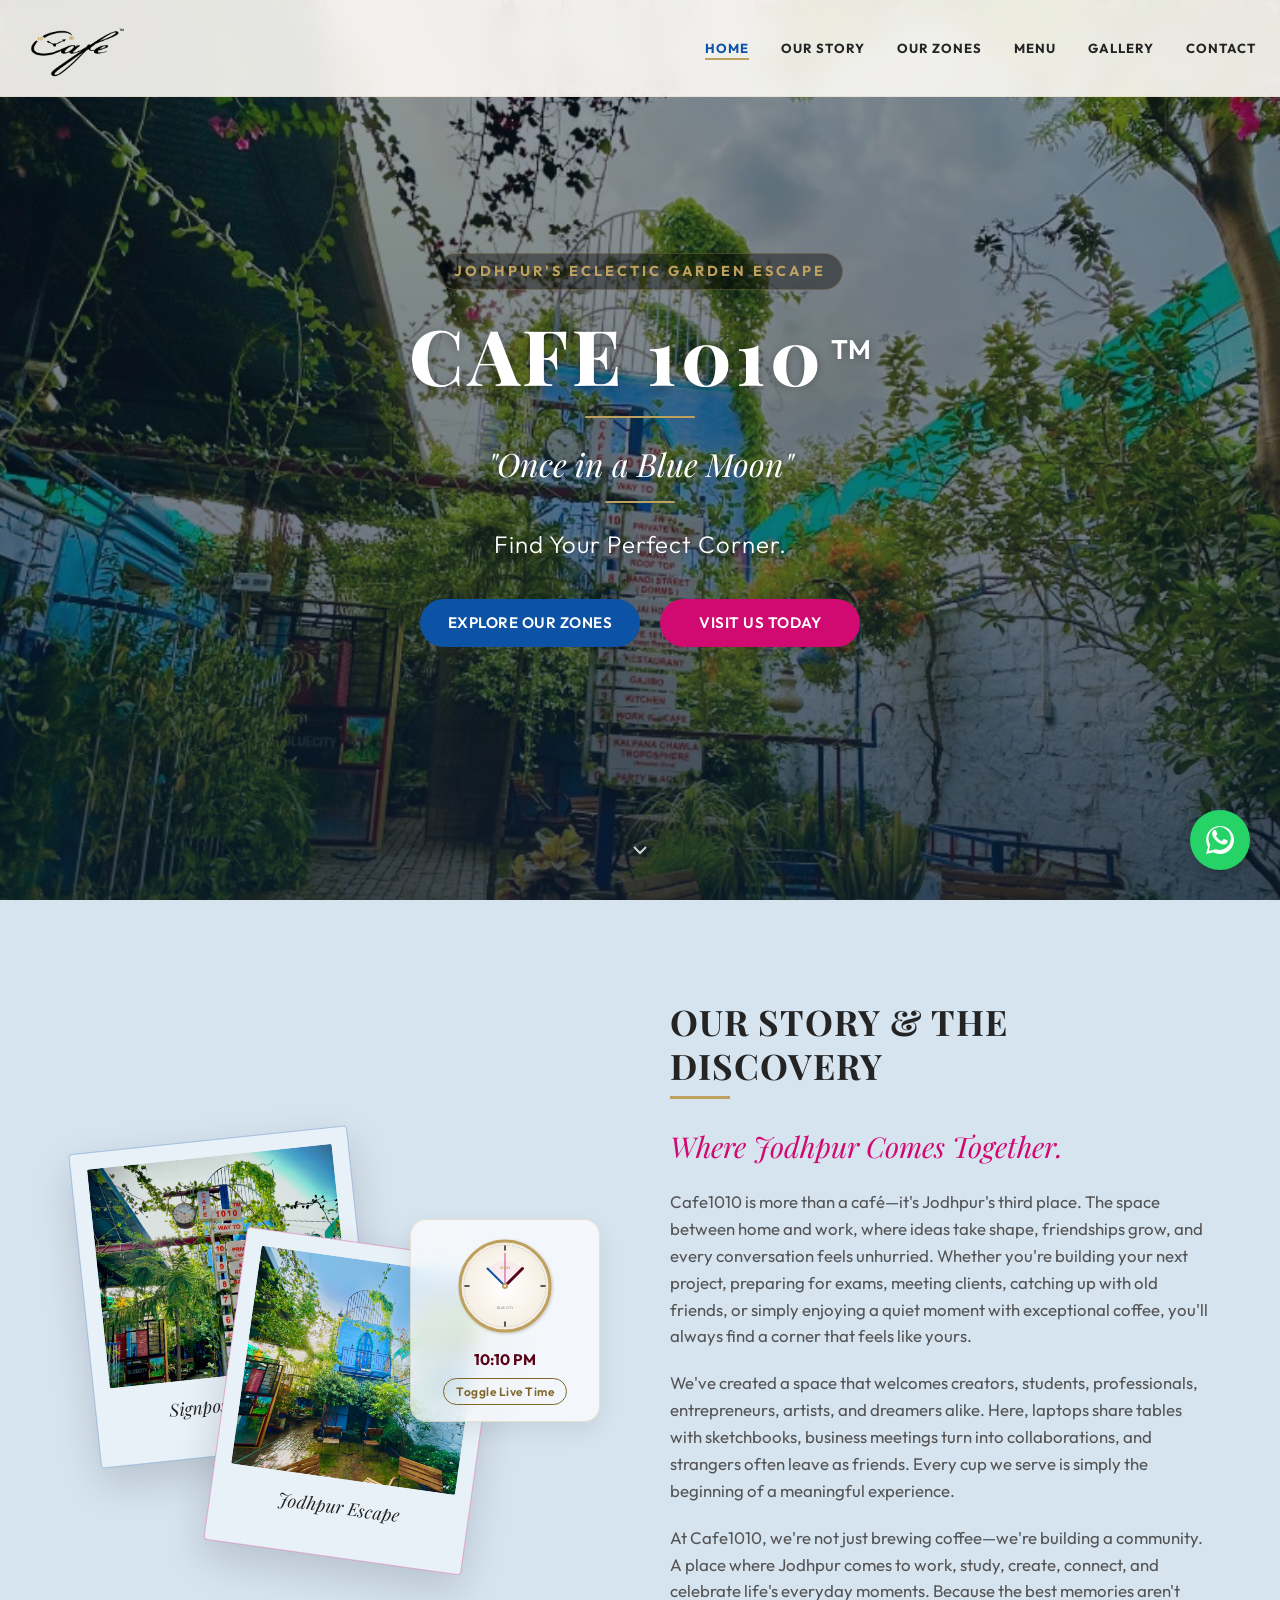
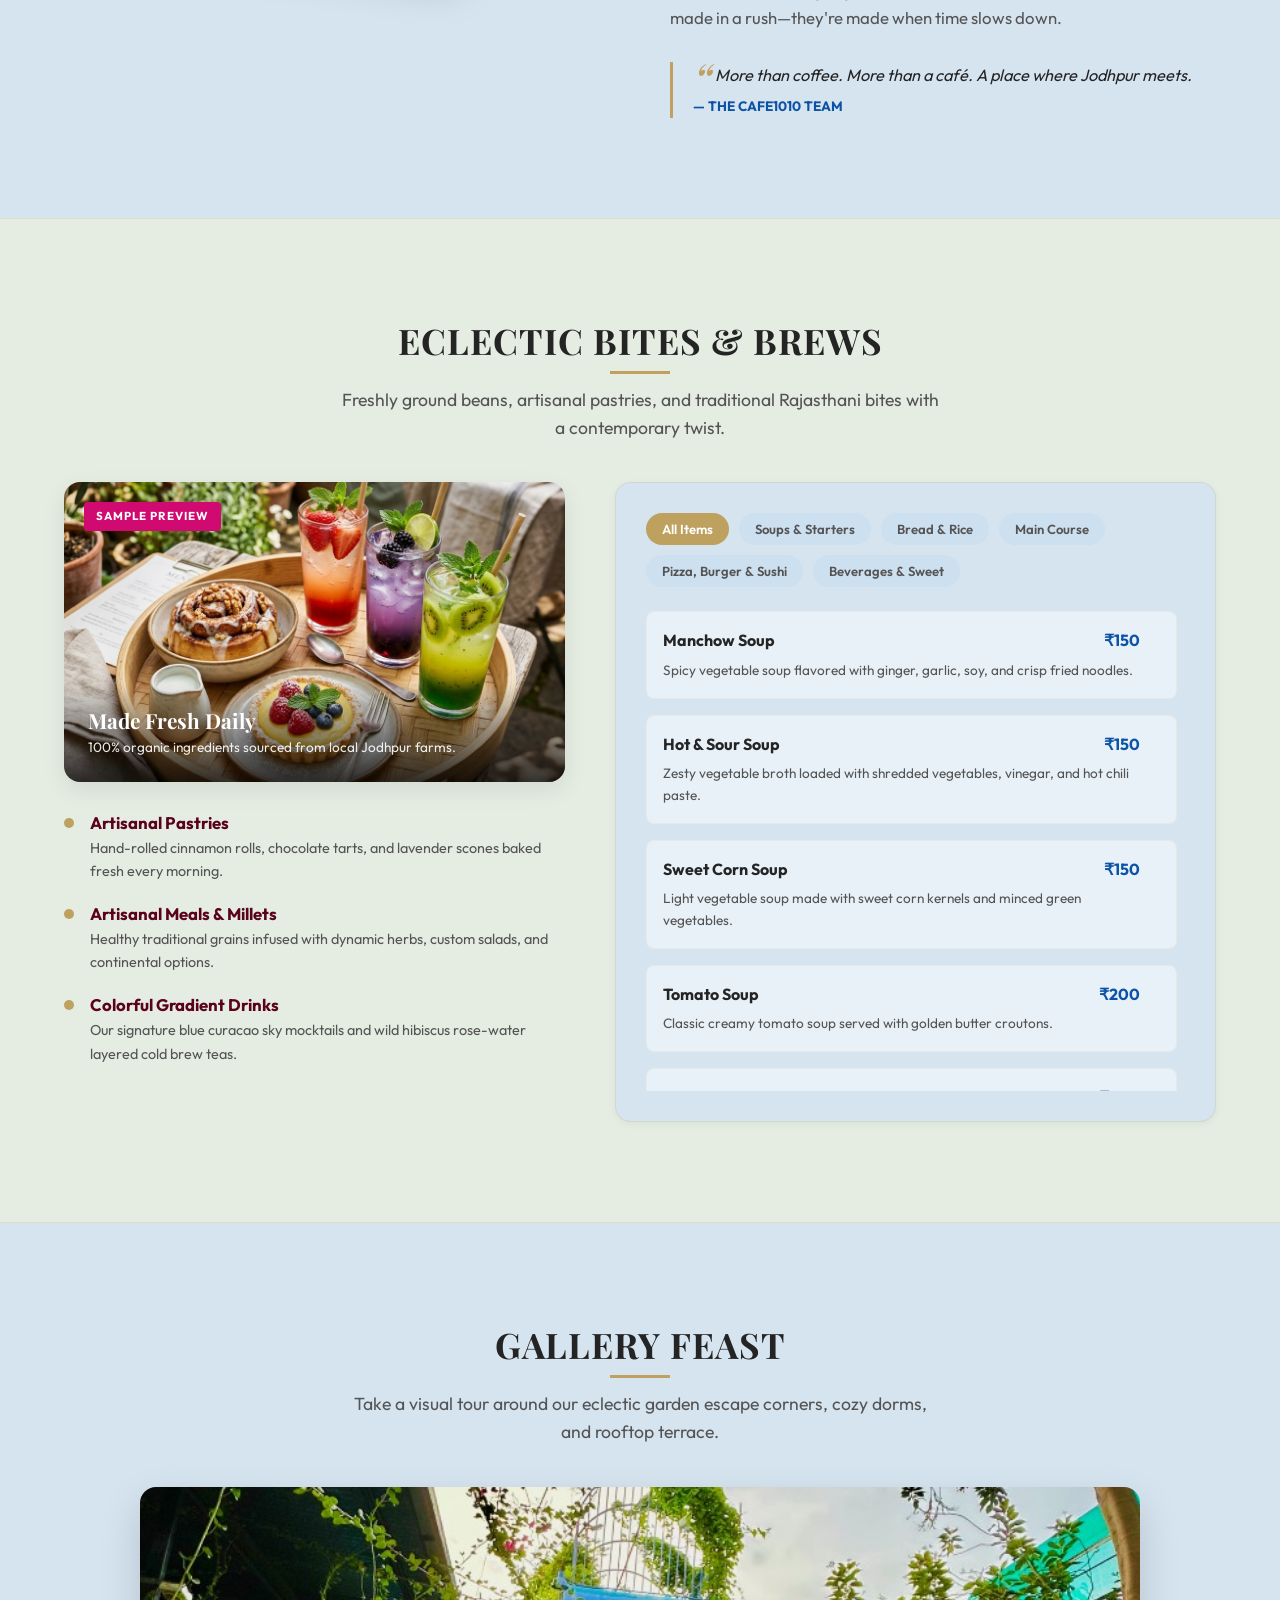
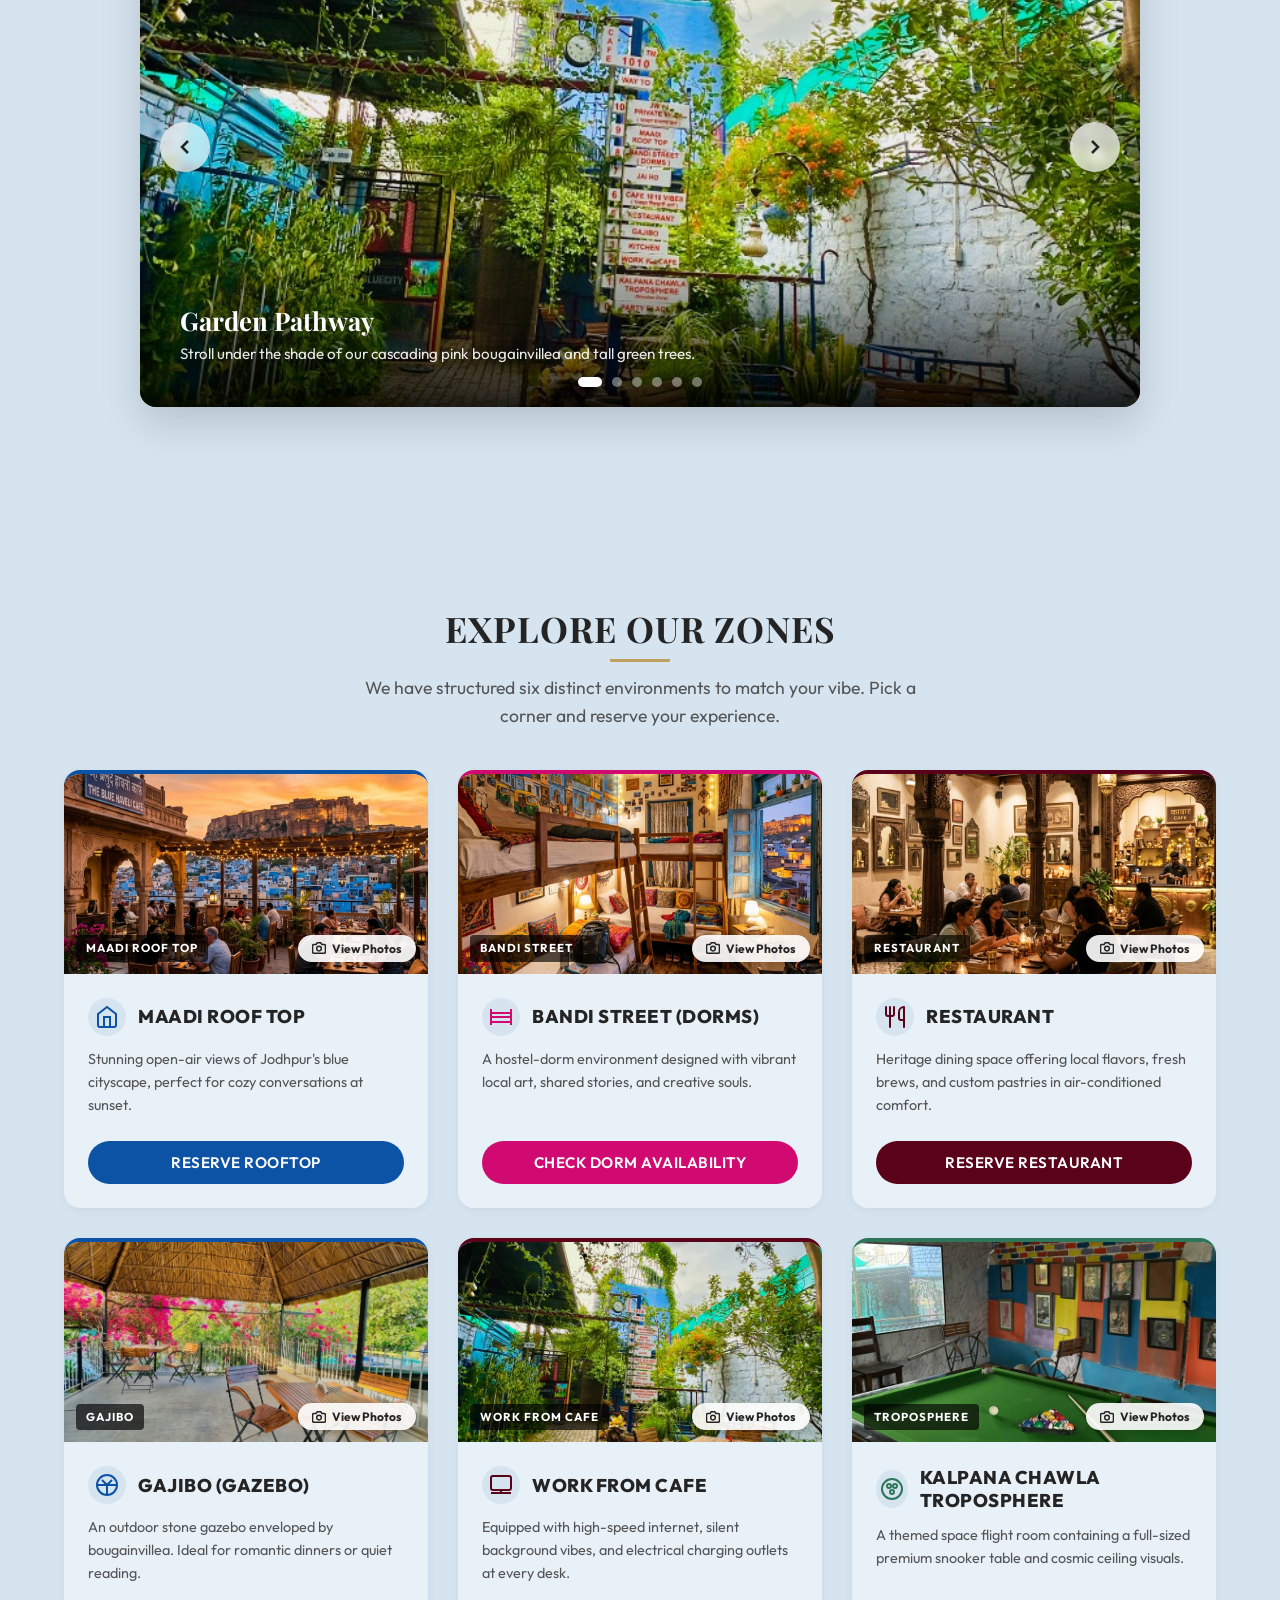
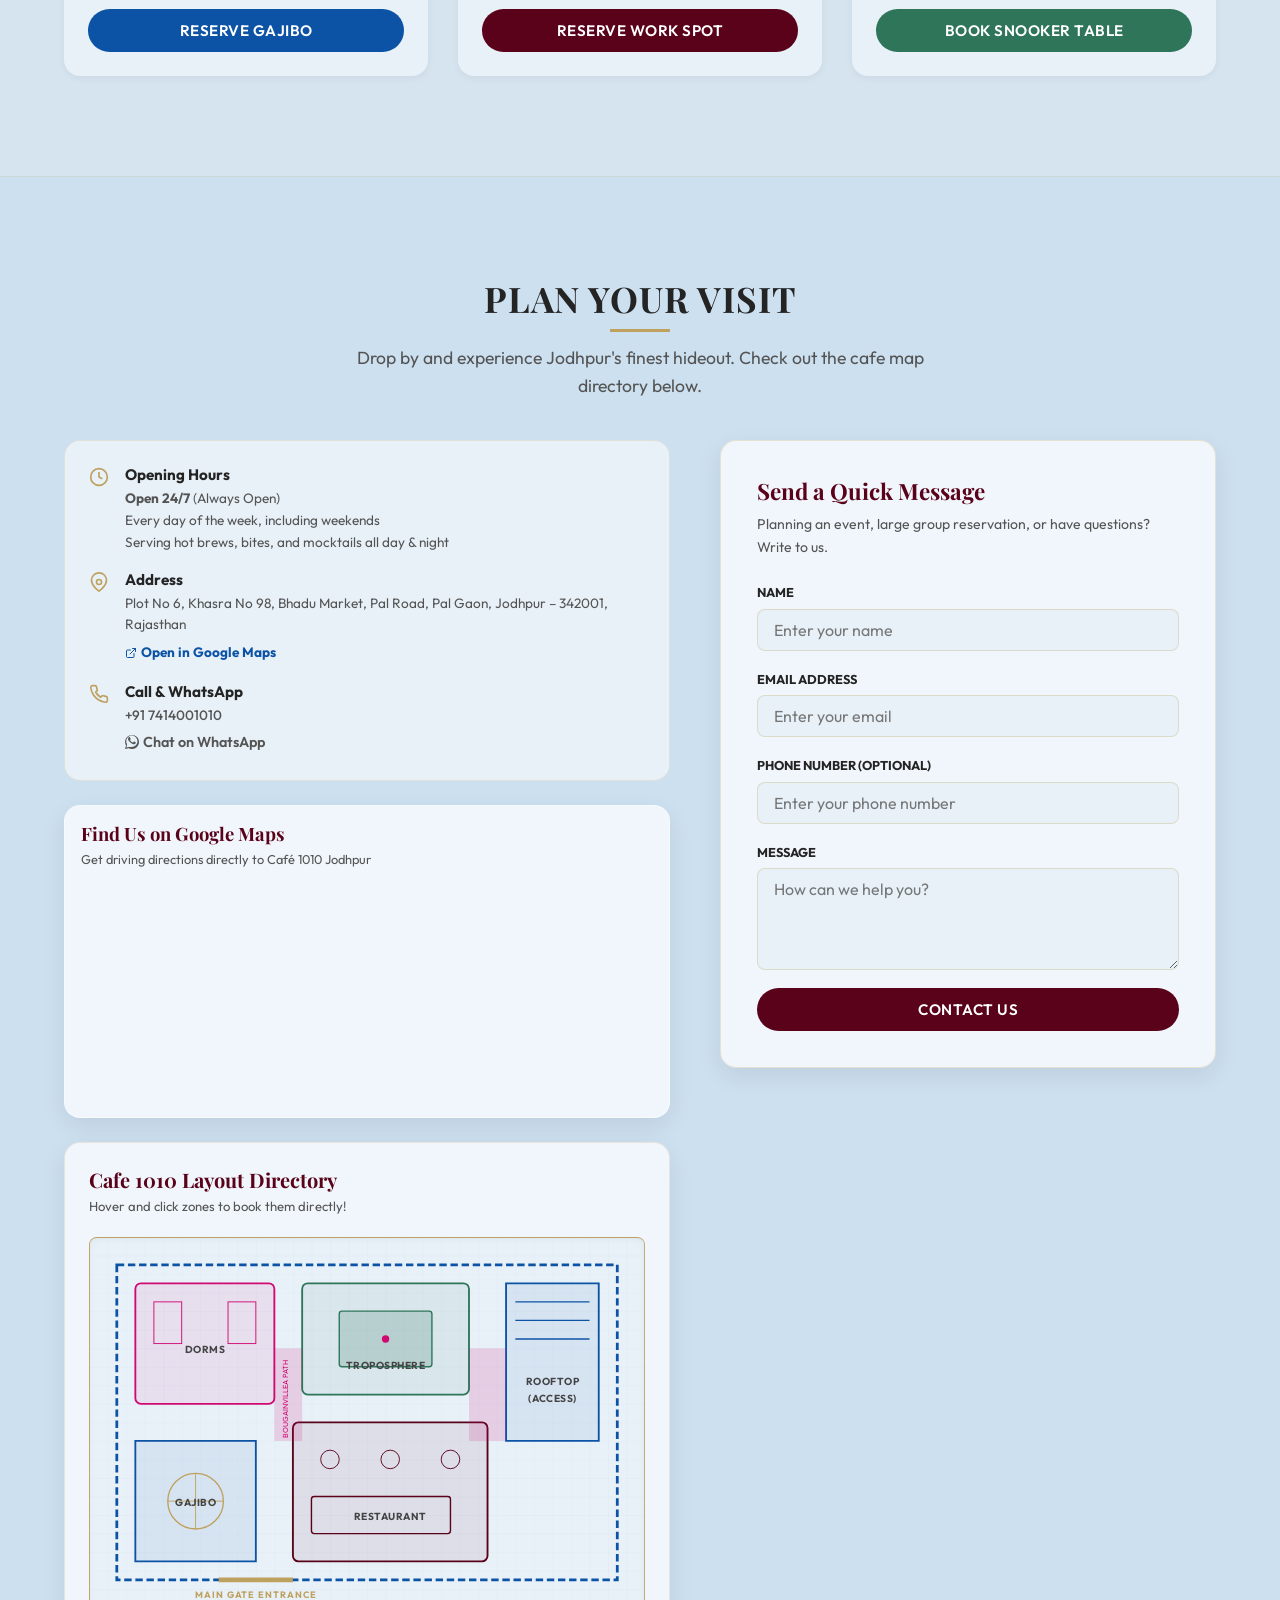
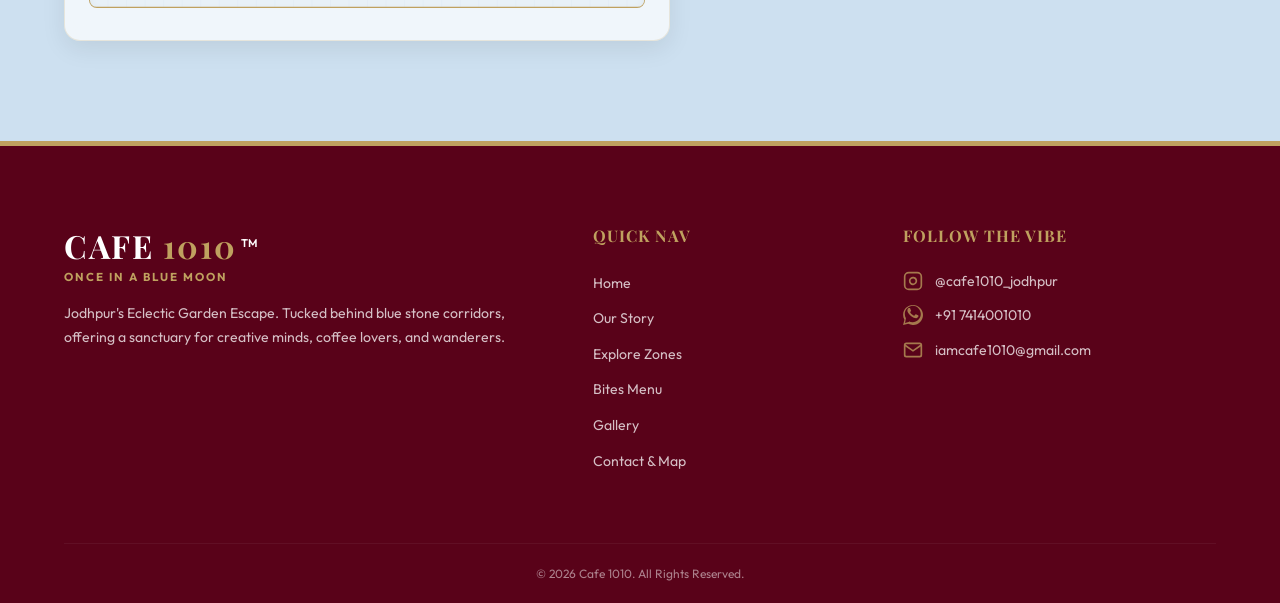
==== commit a947df41: "Replace_AI_gazebo_image" ====
--- a/index.html
+++ b/index.html
@@ -1800,7 +1800,7 @@
           <!-- Card 4: Gajibo -->
           <div class="zone-card card-blue-outline">
             <div class="zone-img-wrap">
-              <img data-zone-cover="gazebo" src="assets/gazebo.png" alt="Garden Gazebo - Outdoor Workspace Cafe Jodhpur" loading="lazy">
+              <img data-zone-cover="gazebo" src="assets/gazebo_1.jpg" alt="Gajibo - Outdoor Bamboo Gazebo Workspace Cafe Jodhpur" loading="lazy">
               <span class="zone-badge">Gajibo</span>
               <button class="zone-view-gallery-btn" data-zone="gazebo" aria-label="View Gajibo Photos">
                 <svg viewBox="0 0 24 24" width="14" height="14" fill="none" stroke="currentColor" stroke-width="2.5">
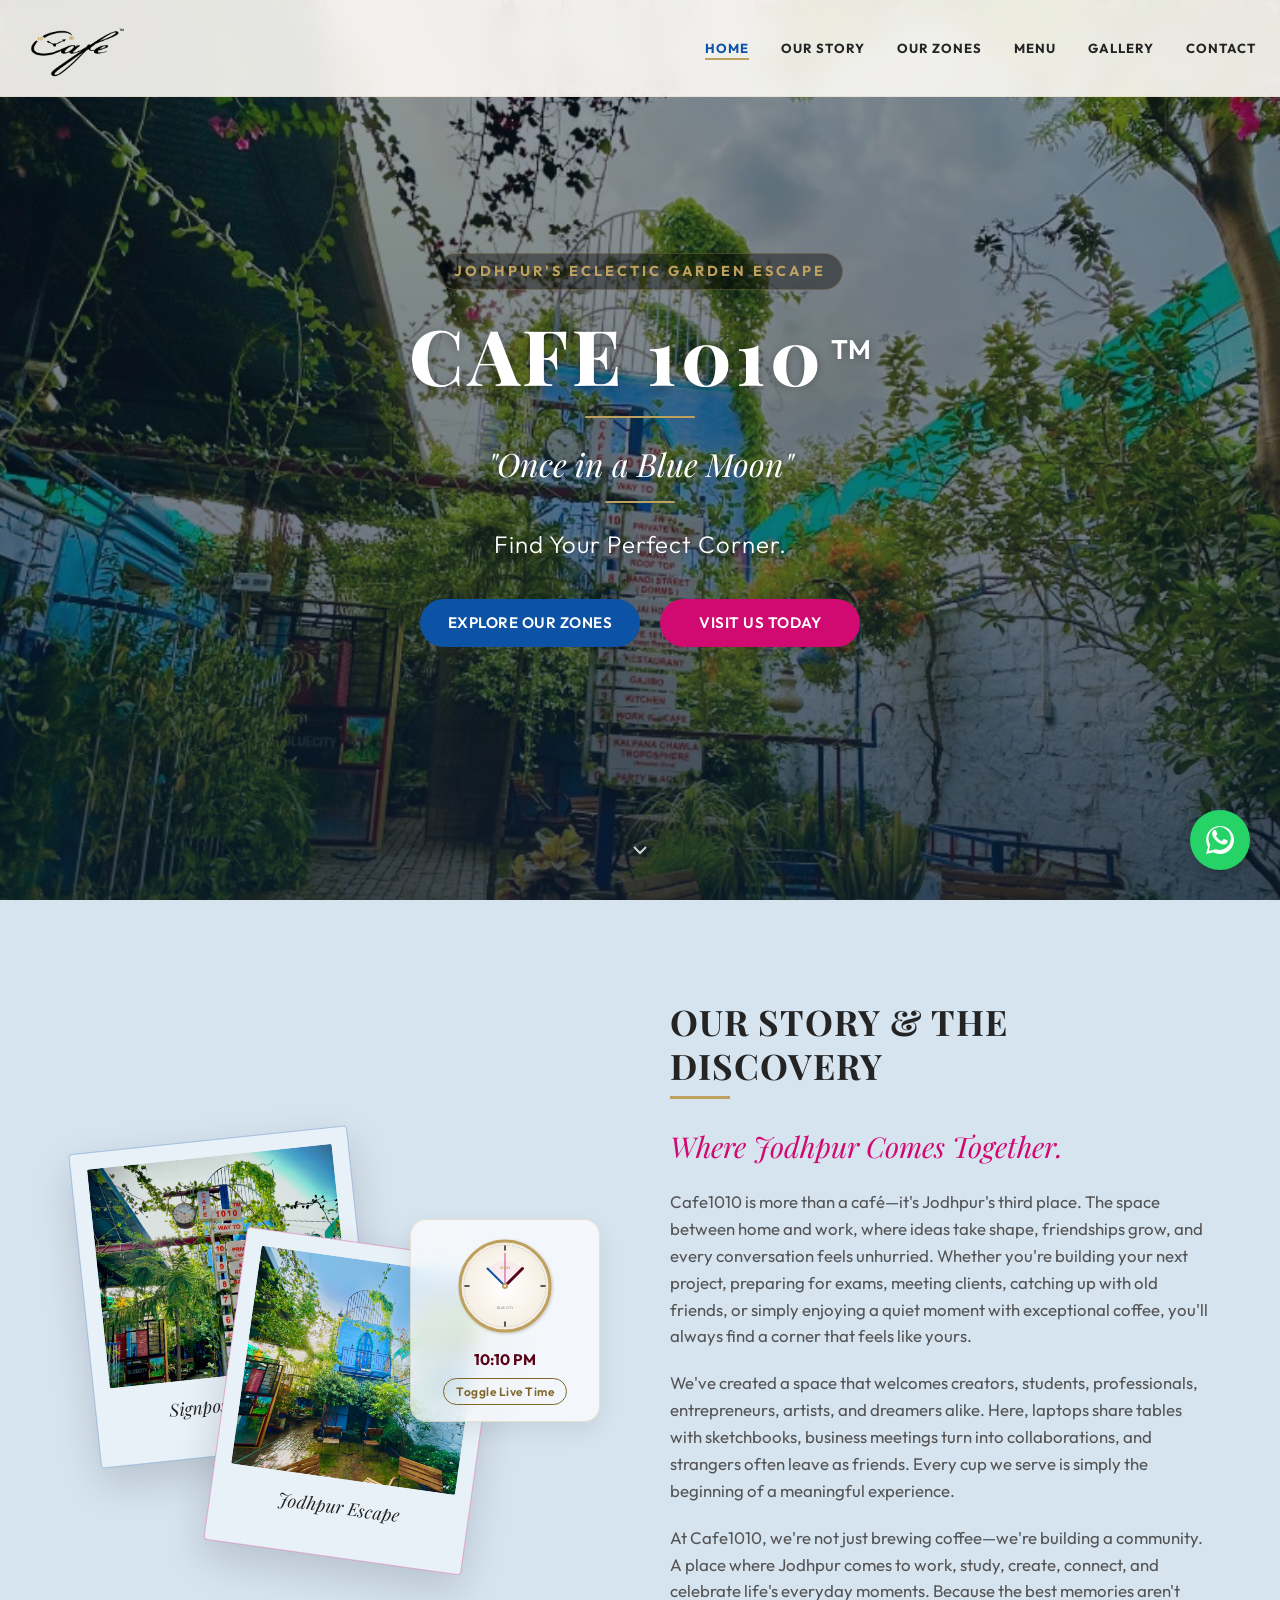
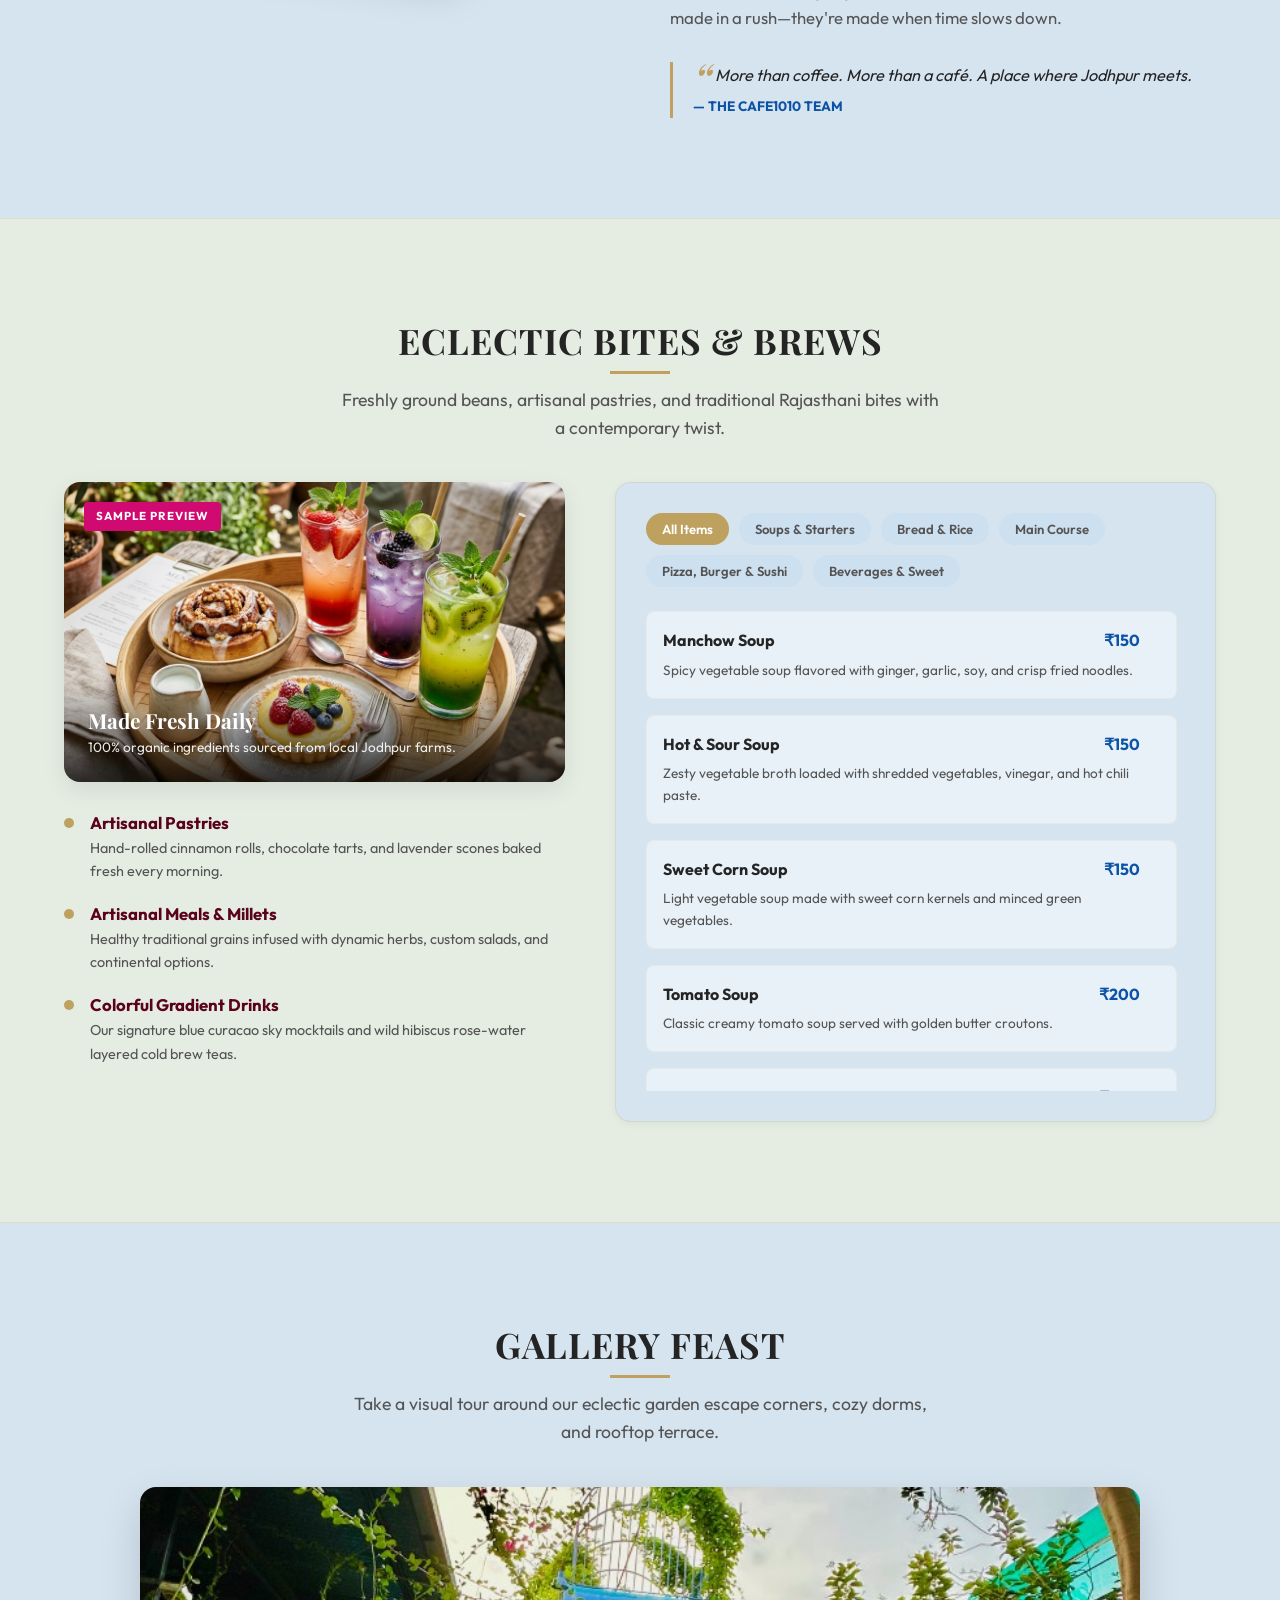
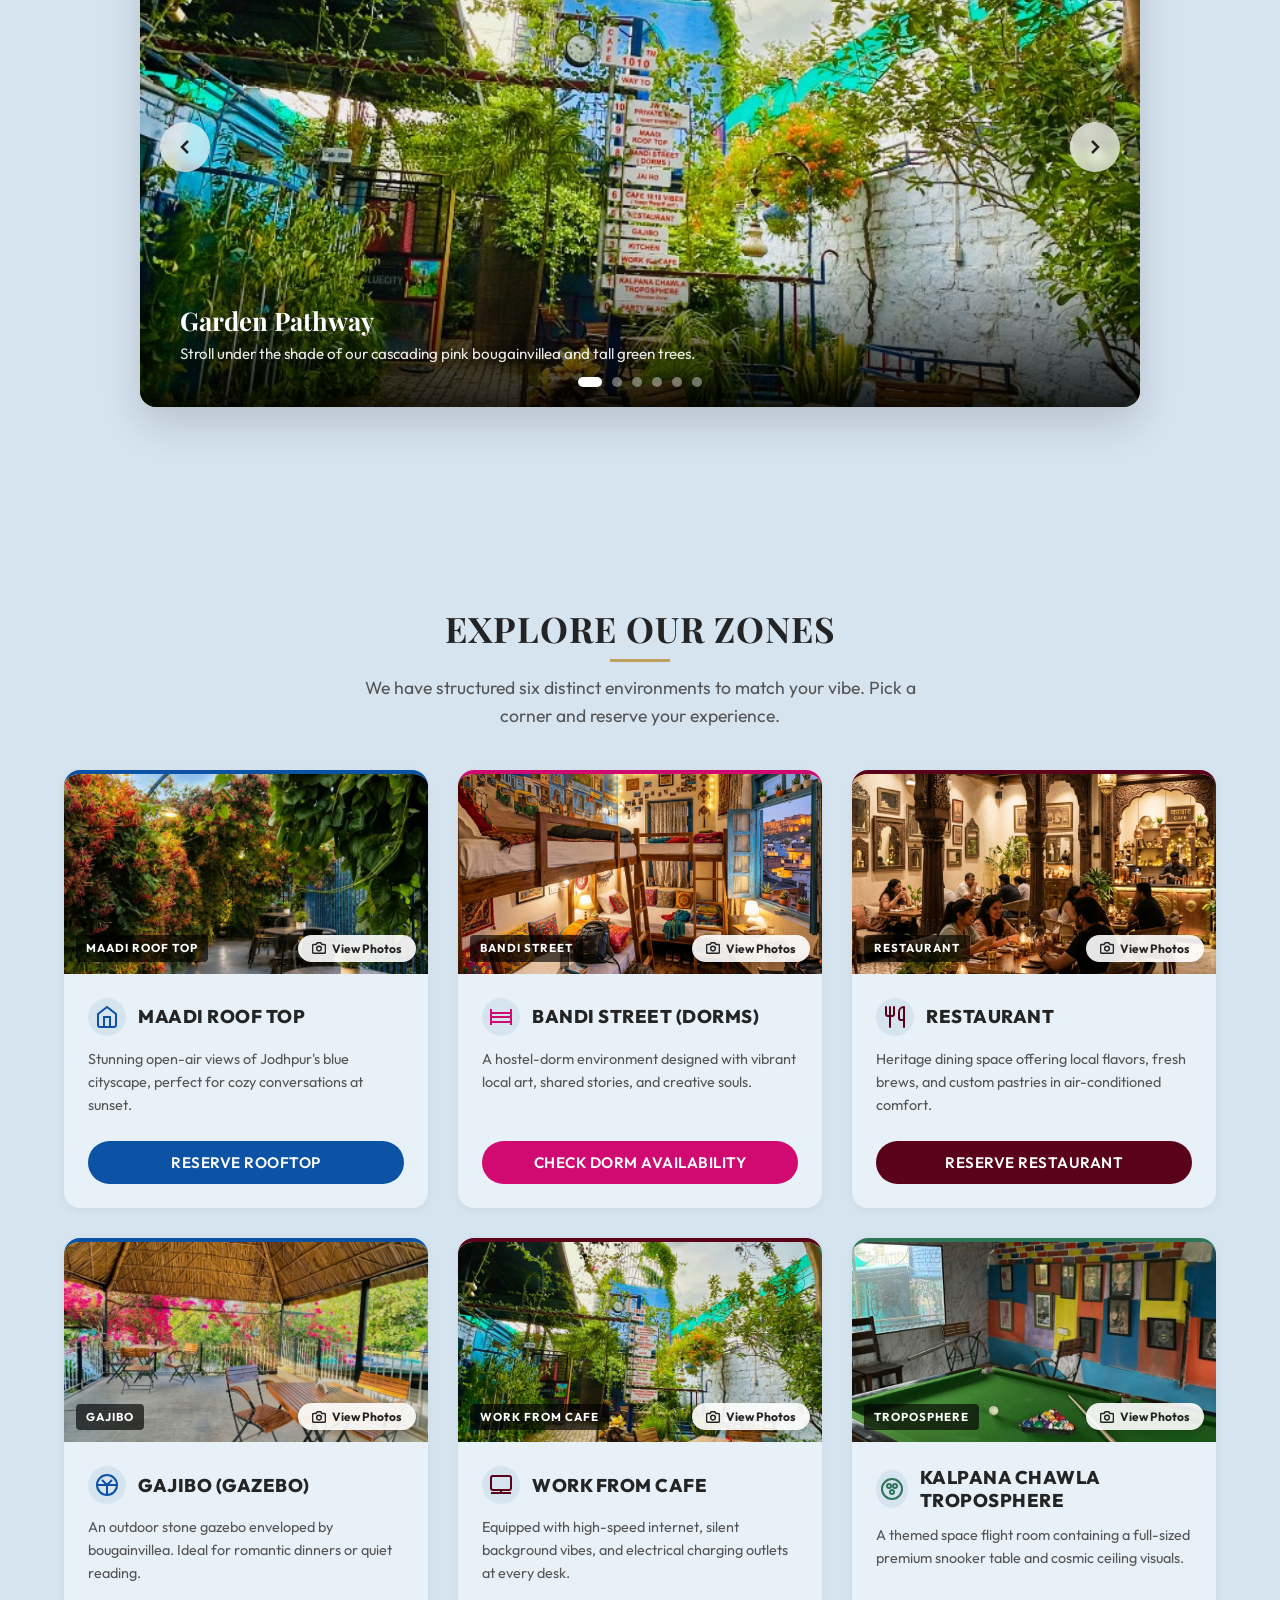
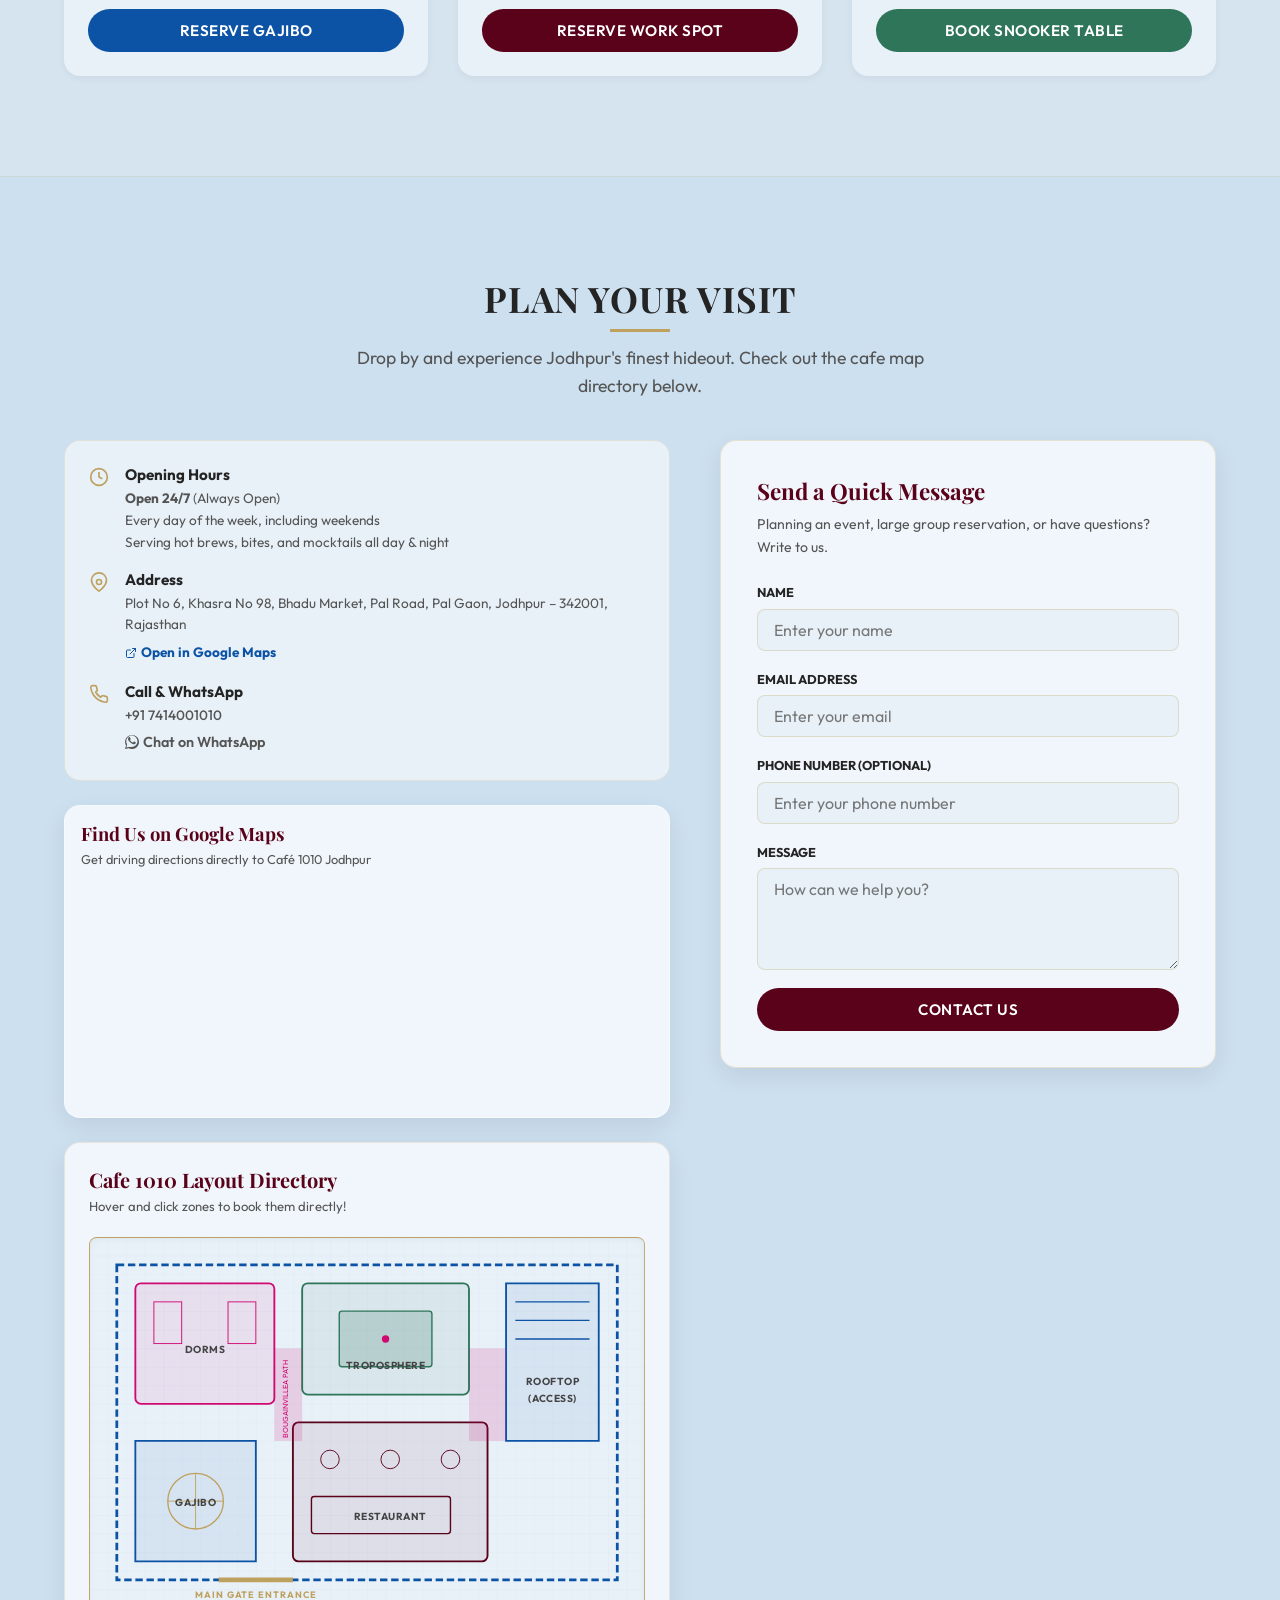
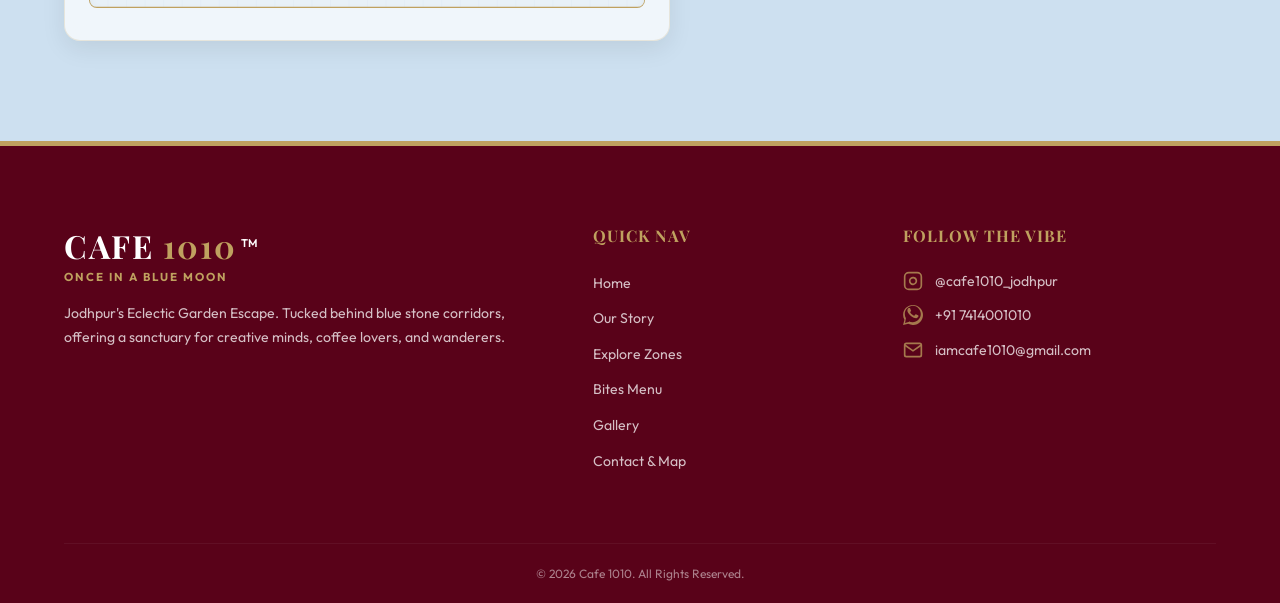
==== commit 1cd8a437: "Replace_AI_rooftop_image" ====
--- a/index.html
+++ b/index.html
@@ -1713,7 +1713,7 @@
           <!-- Card 1: Rooftop -->
           <div class="zone-card card-blue-outline">
             <div class="zone-img-wrap">
-              <img data-zone-cover="rooftop" src="assets/rooftop.png" alt="Maadi Rooftop - Best Live Music and Stargazing Cafe in Jodhpur" loading="lazy">
+              <img data-zone-cover="rooftop" src="assets/rooftop_1.jpg" alt="Maadi Roof Top - Outdoor Terrace Cafe Jodhpur" loading="lazy">
               <span class="zone-badge">Maadi Roof Top</span>
               <button class="zone-view-gallery-btn" data-zone="rooftop" aria-label="View Rooftop Photos">
                 <svg viewBox="0 0 24 24" width="14" height="14" fill="none" stroke="currentColor" stroke-width="2.5">
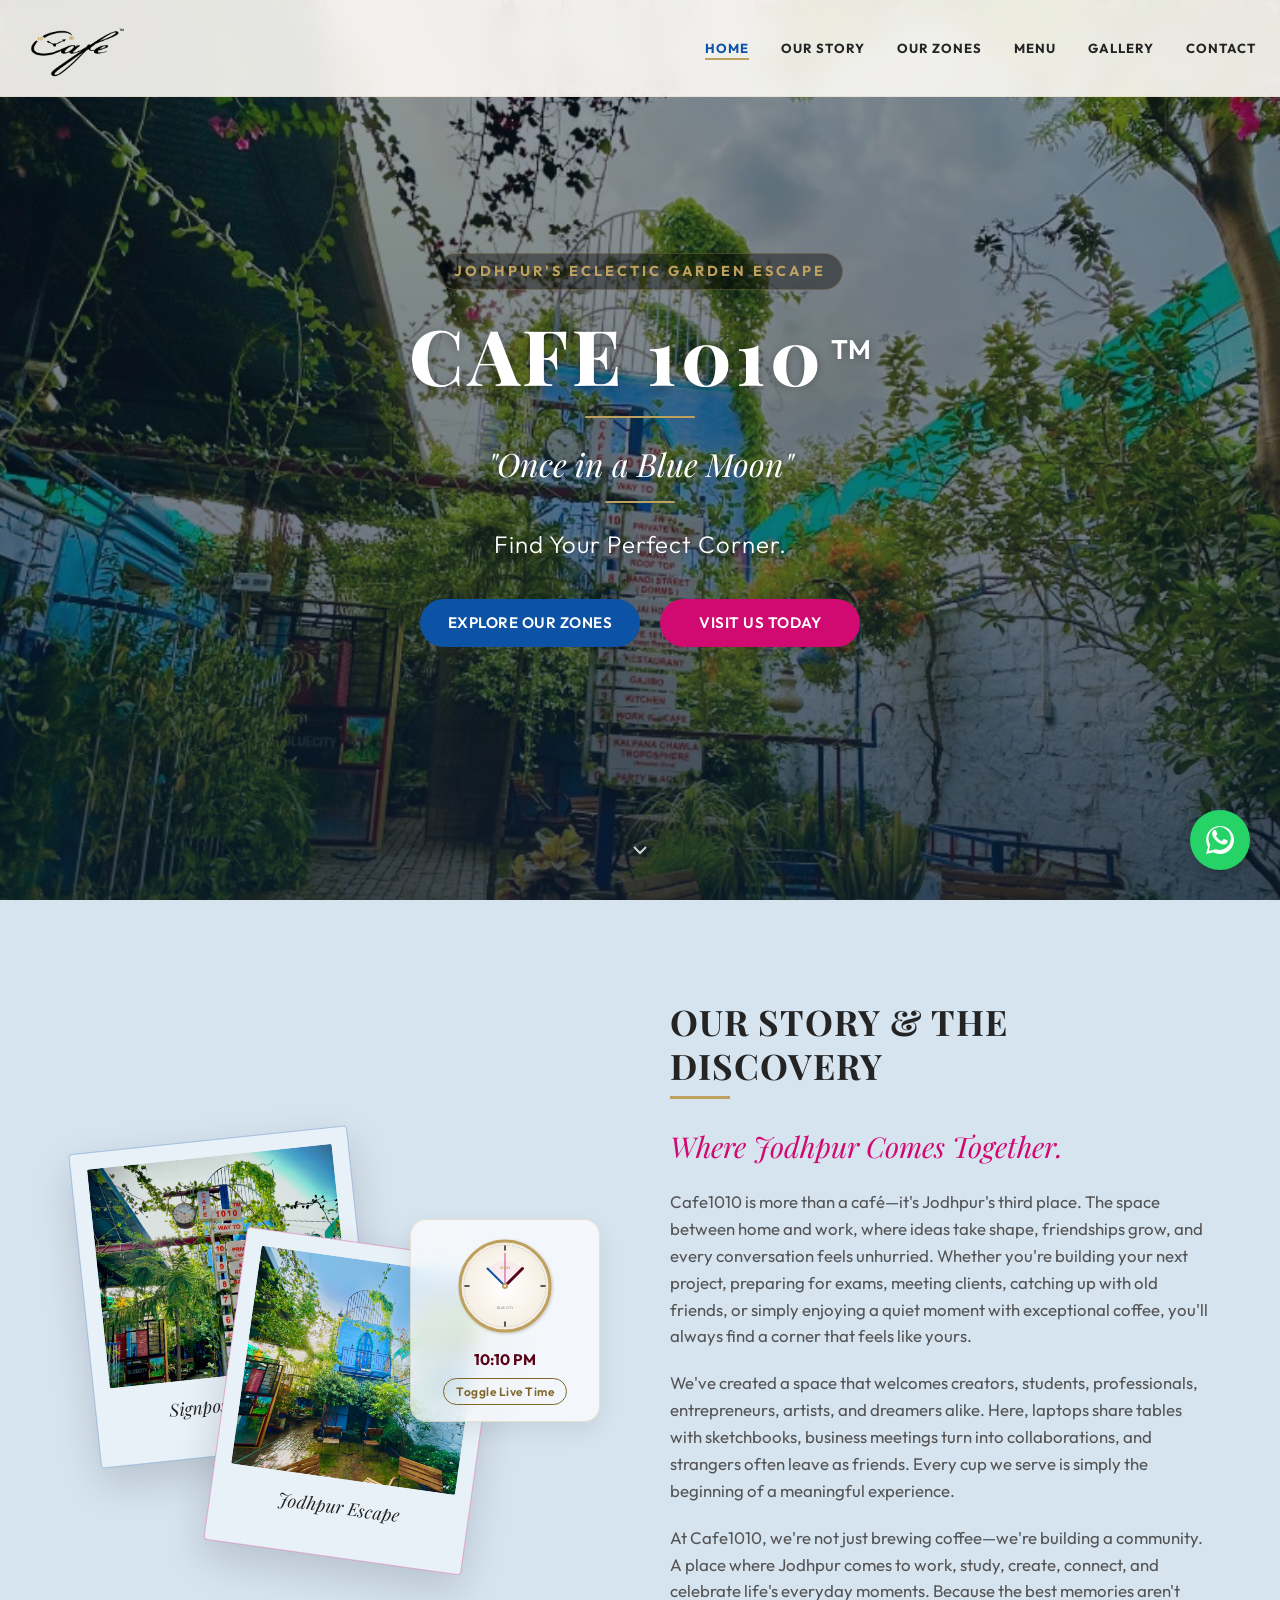
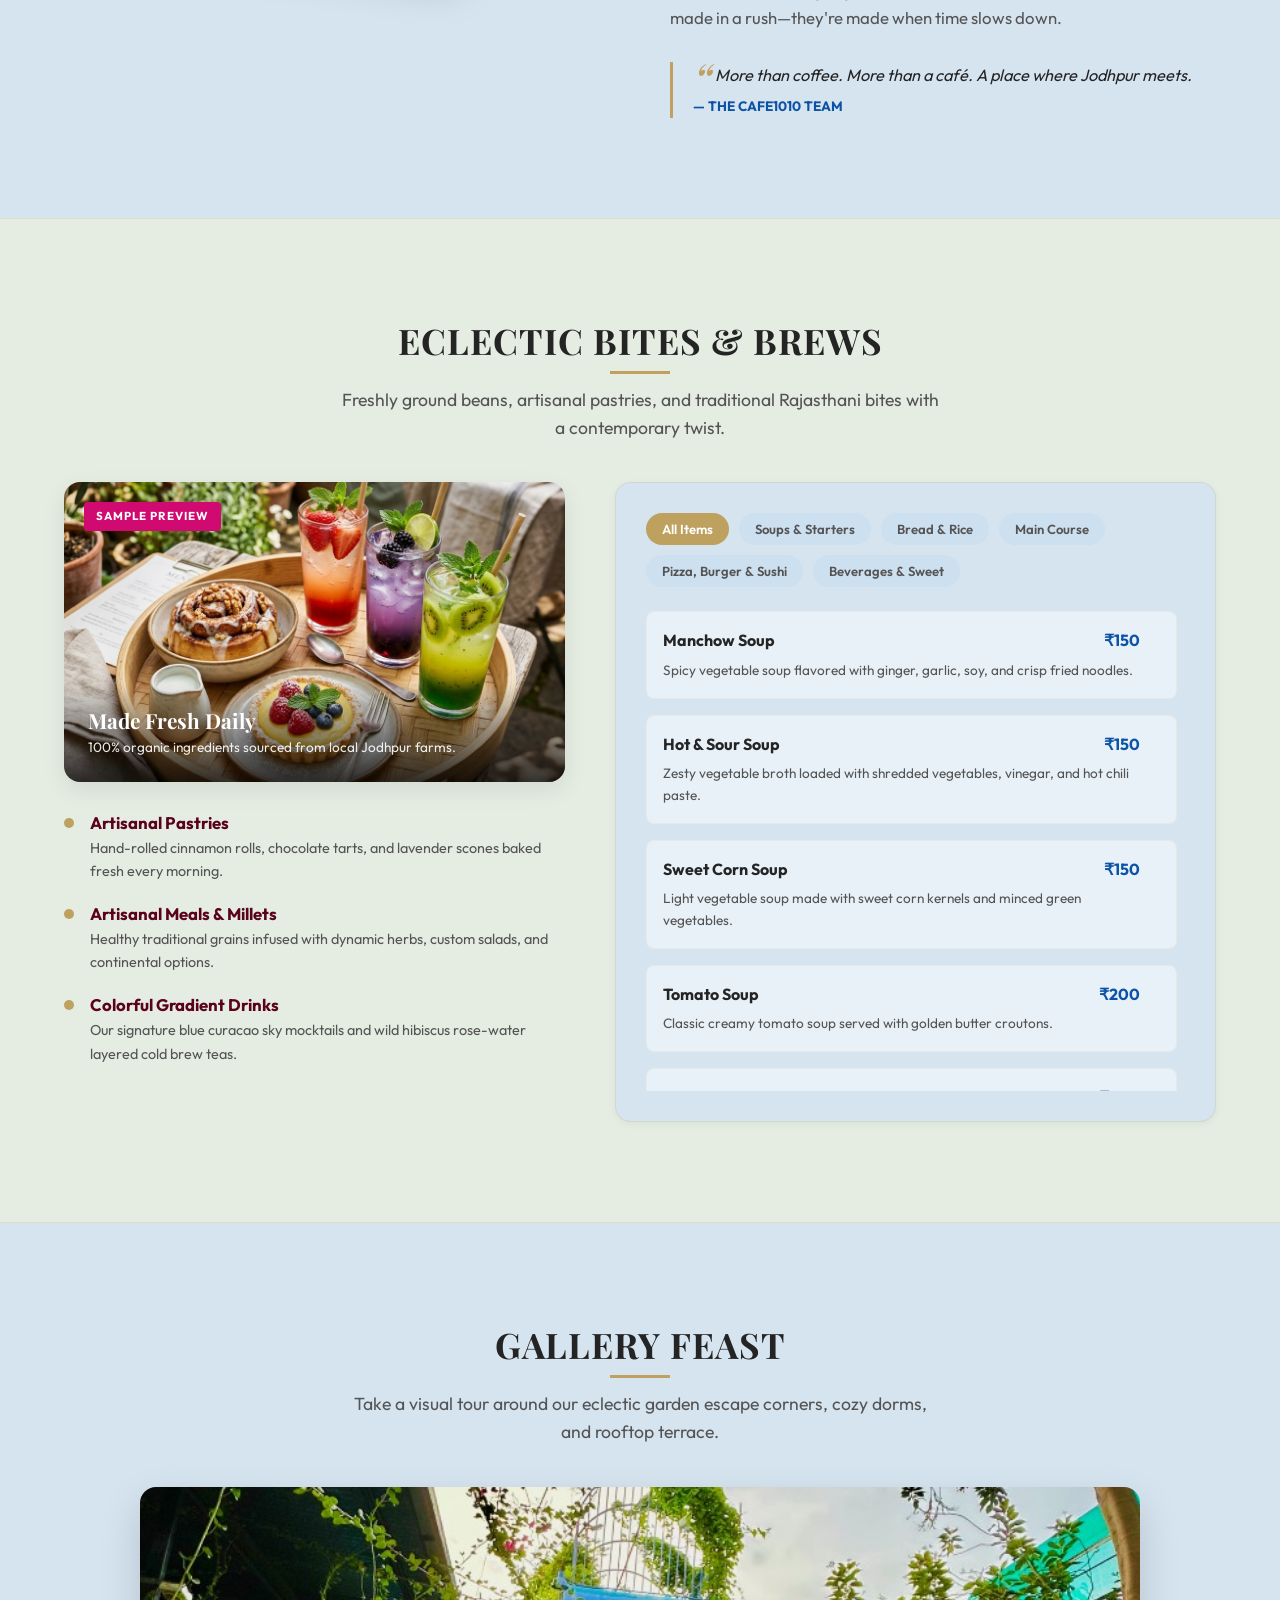
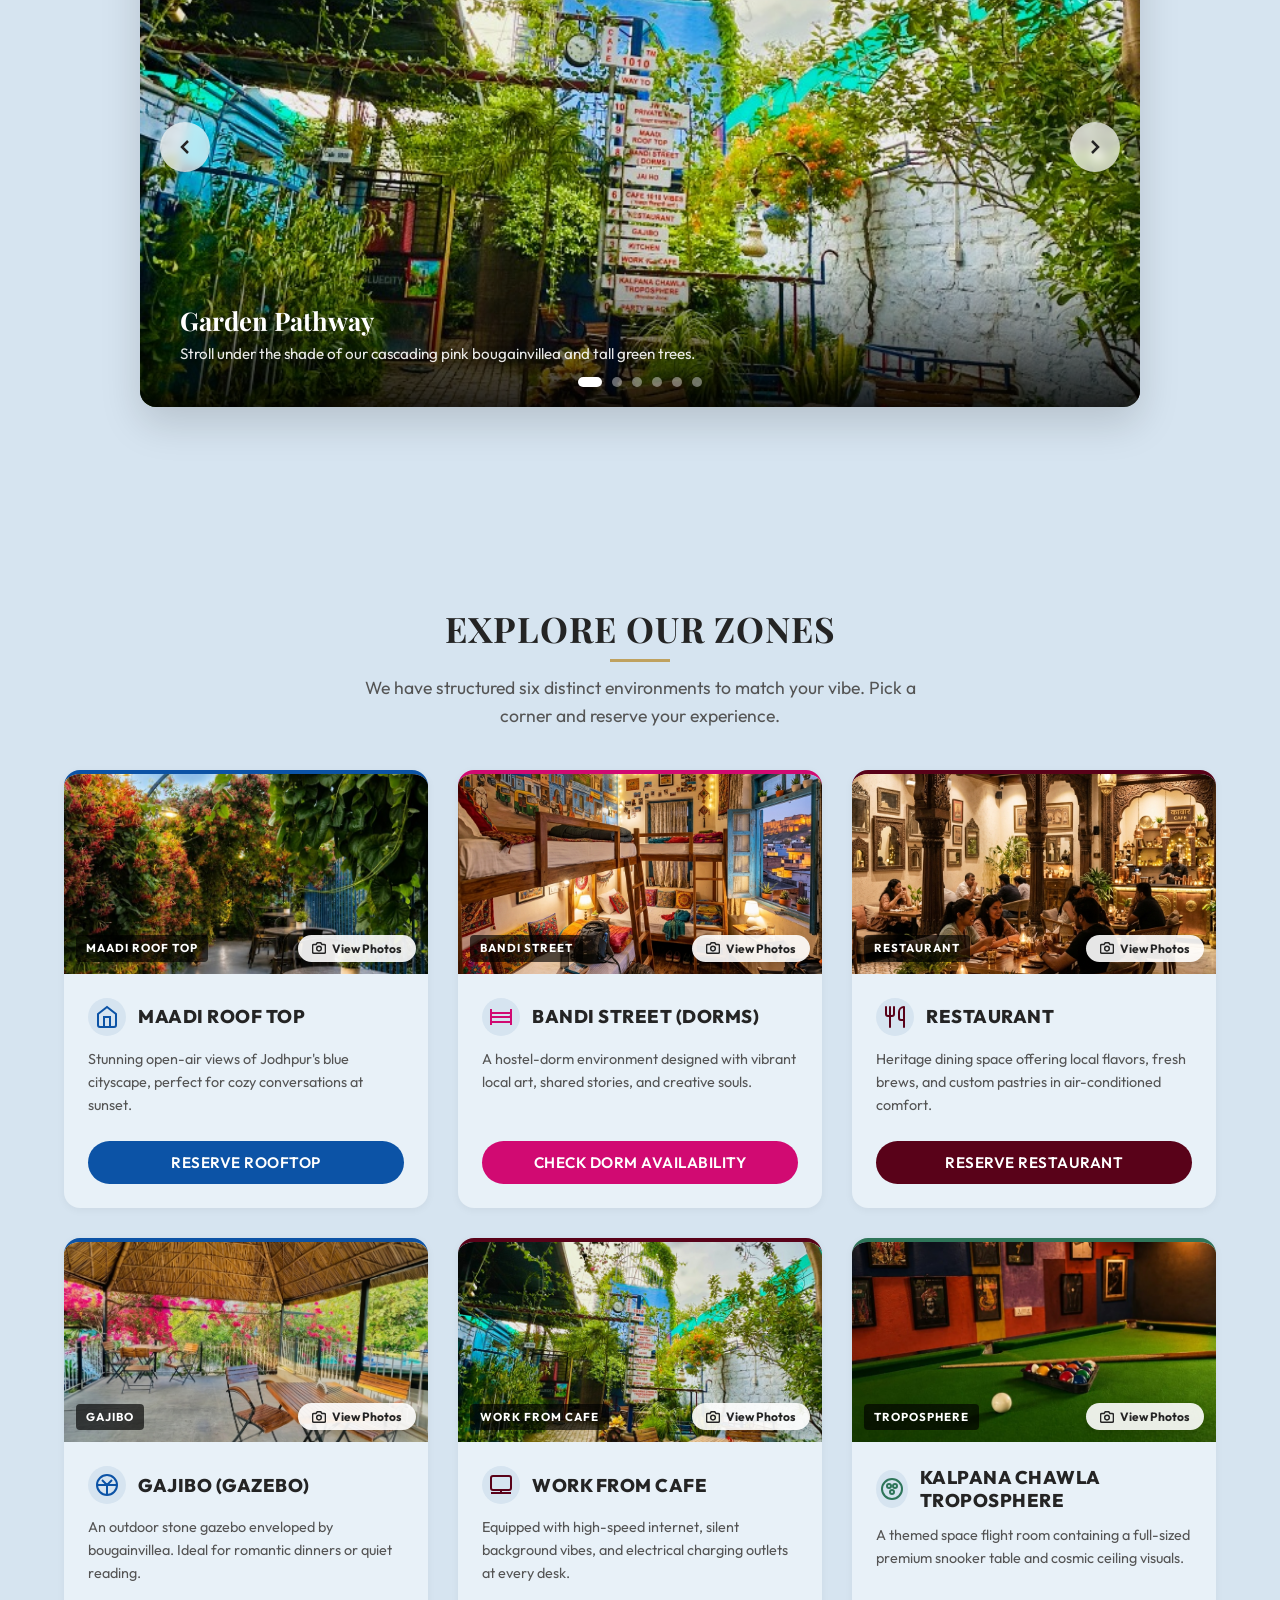
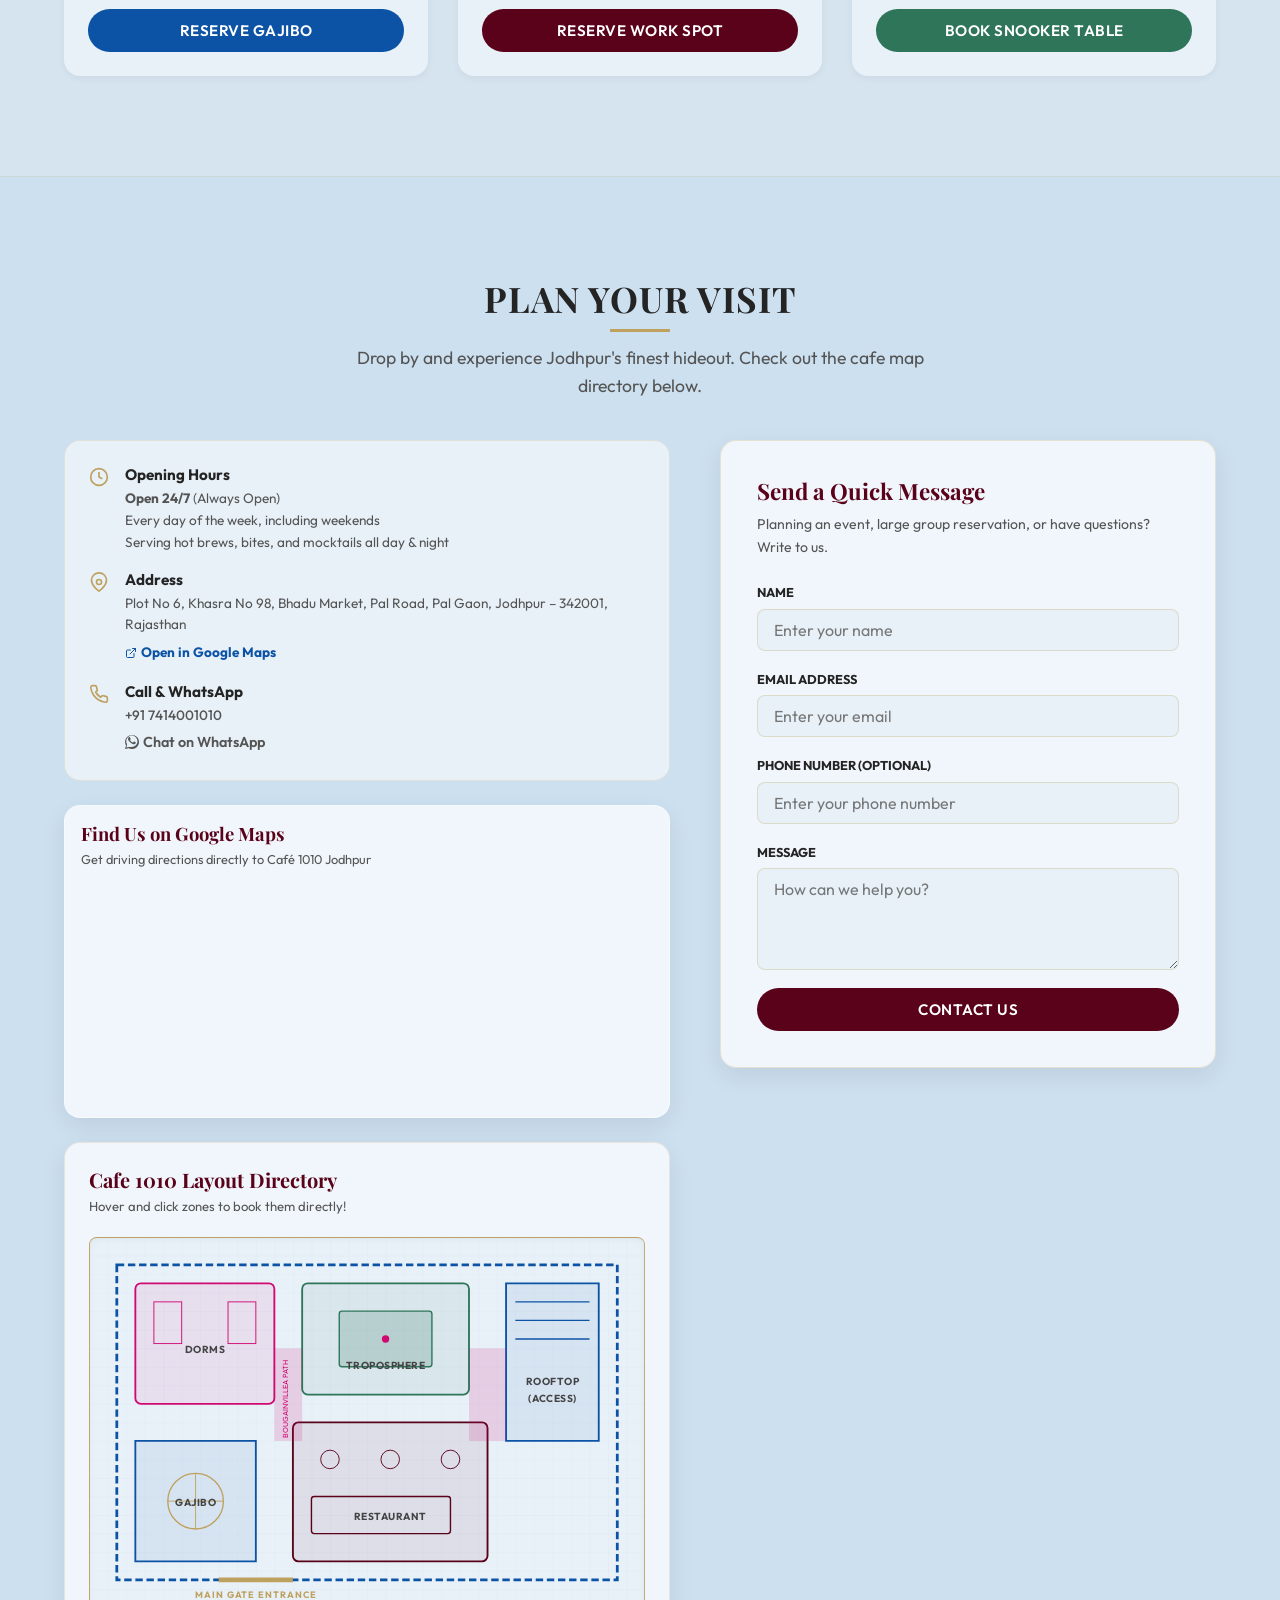
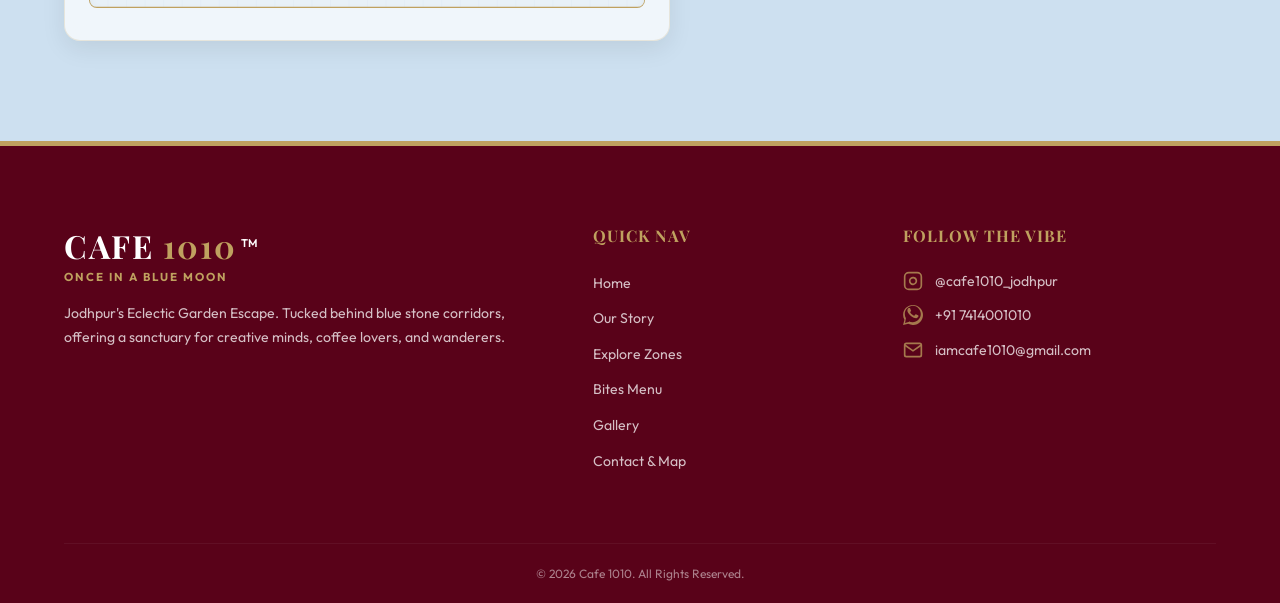
==== commit eb4ab404: "Update_troposphere_preview_image" ====
--- a/index.html
+++ b/index.html
@@ -1858,7 +1858,7 @@
           <!-- Card 6: Troposphere -->
           <div class="zone-card card-green-outline">
             <div class="zone-img-wrap">
-              <img data-zone-cover="troposphere" src="assets/troposphere_1.jpg" alt="Kalpana Chawla Troposphere - Best Cafe with Games in Jodhpur" loading="lazy">
+              <img data-zone-cover="troposphere" src="assets/troposphere_cover.jpg" alt="Kalpana Chawla Troposphere - Best Cafe with Games in Jodhpur" loading="lazy">
               <span class="zone-badge">Troposphere</span>
               <button class="zone-view-gallery-btn" data-zone="troposphere" aria-label="View Troposphere Photos">
                 <svg viewBox="0 0 24 24" width="14" height="14" fill="none" stroke="currentColor" stroke-width="2.5">
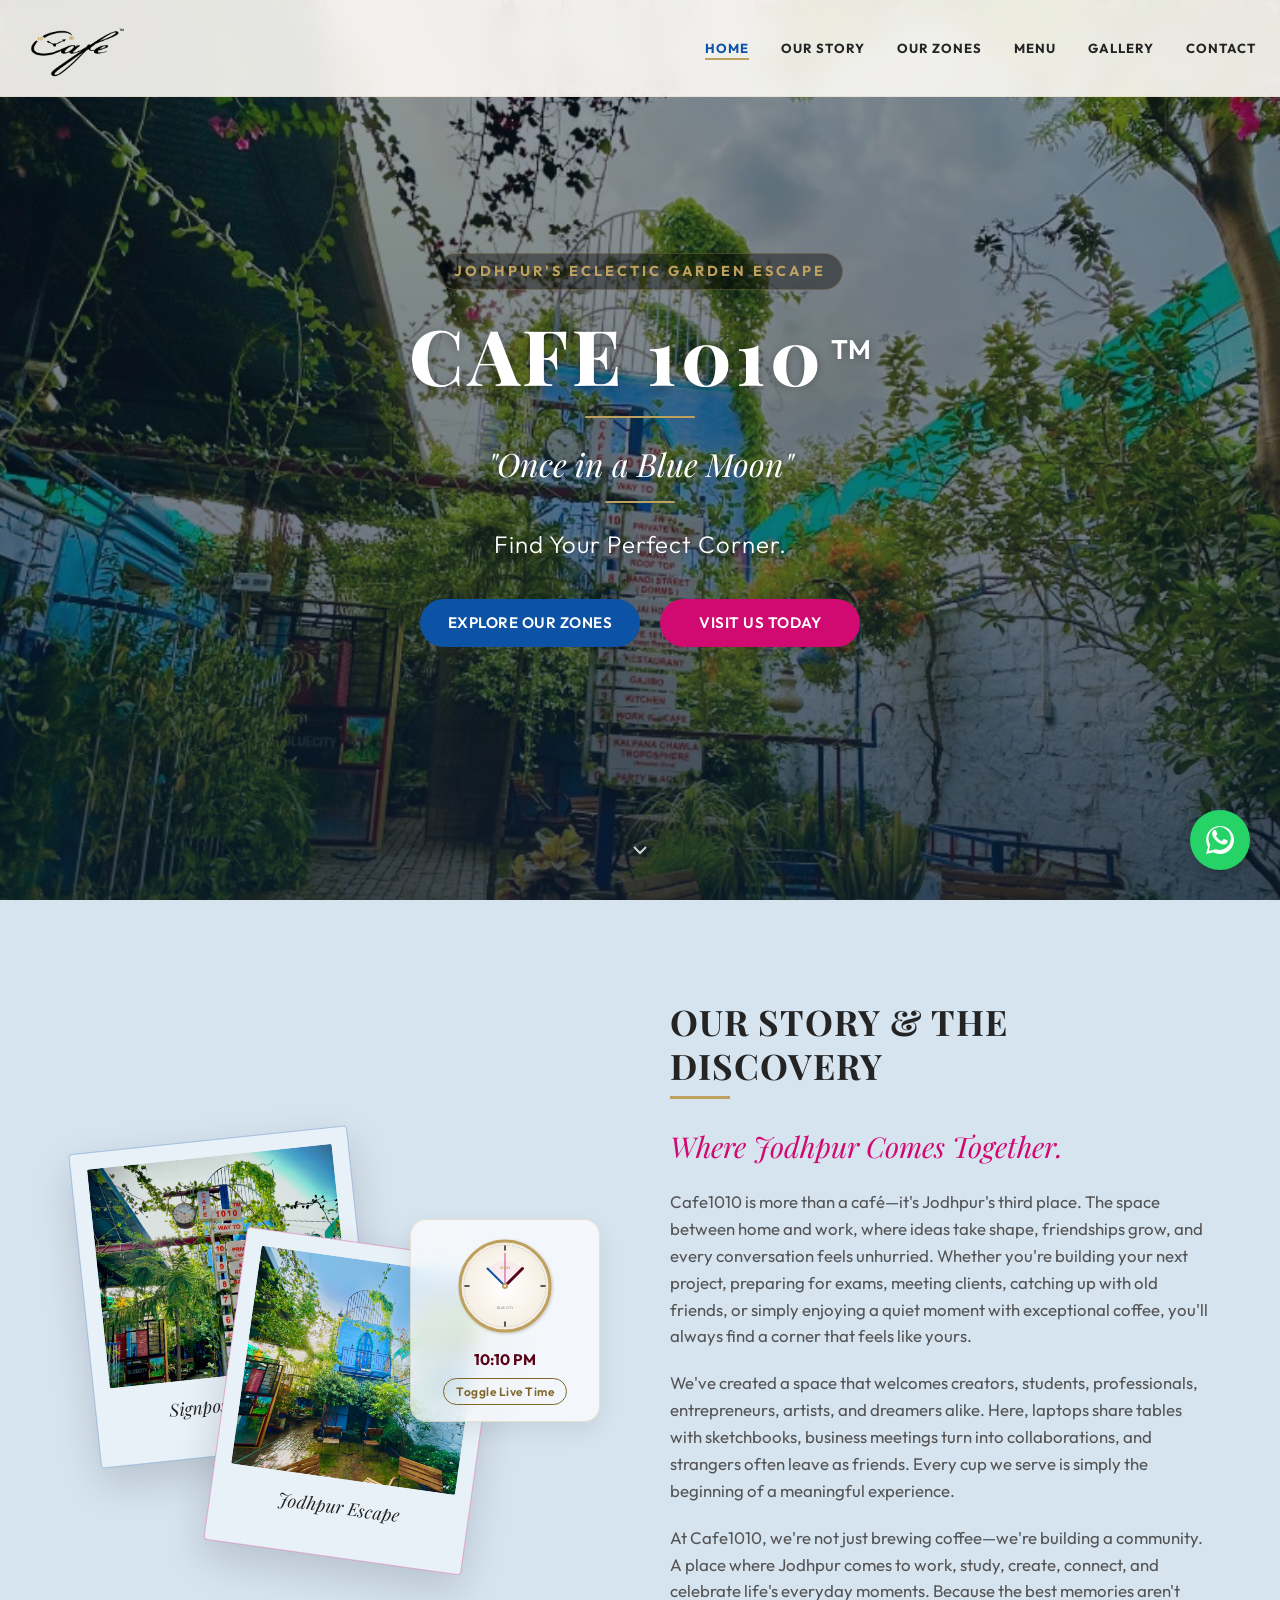
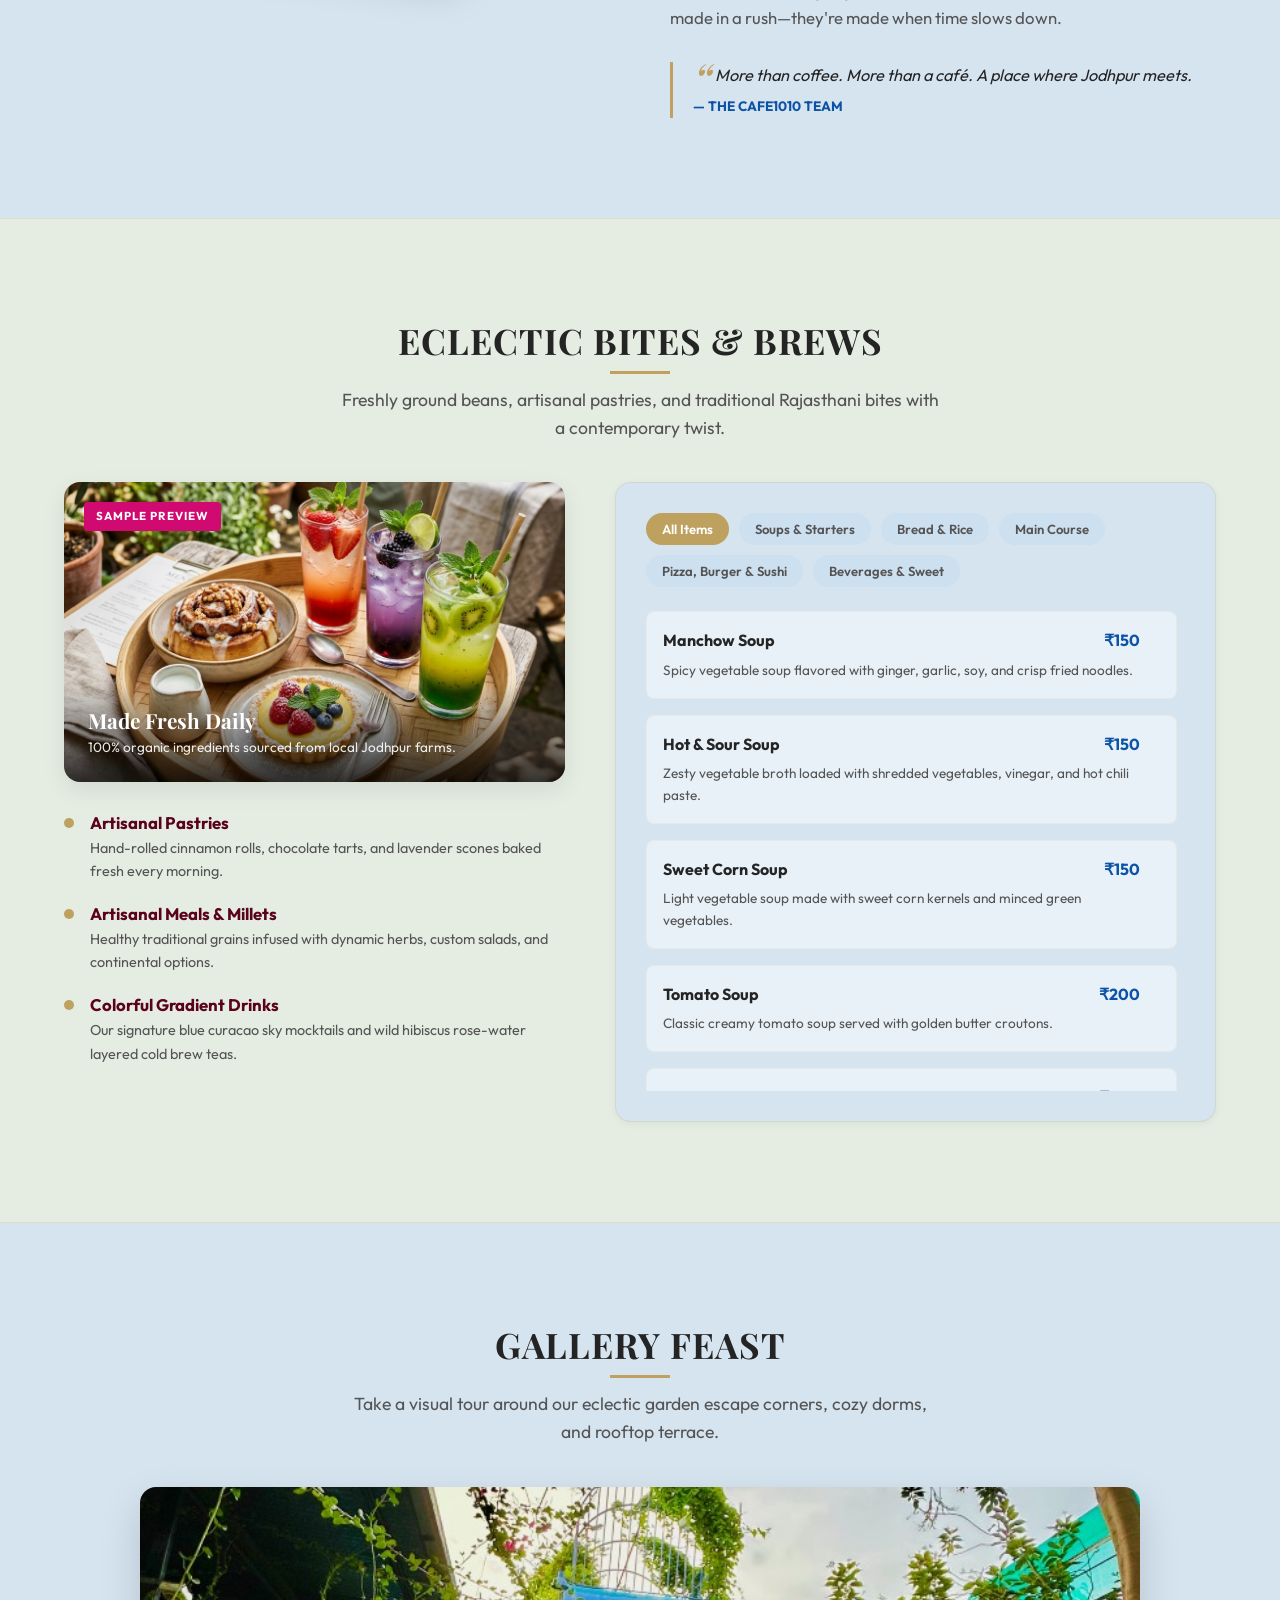
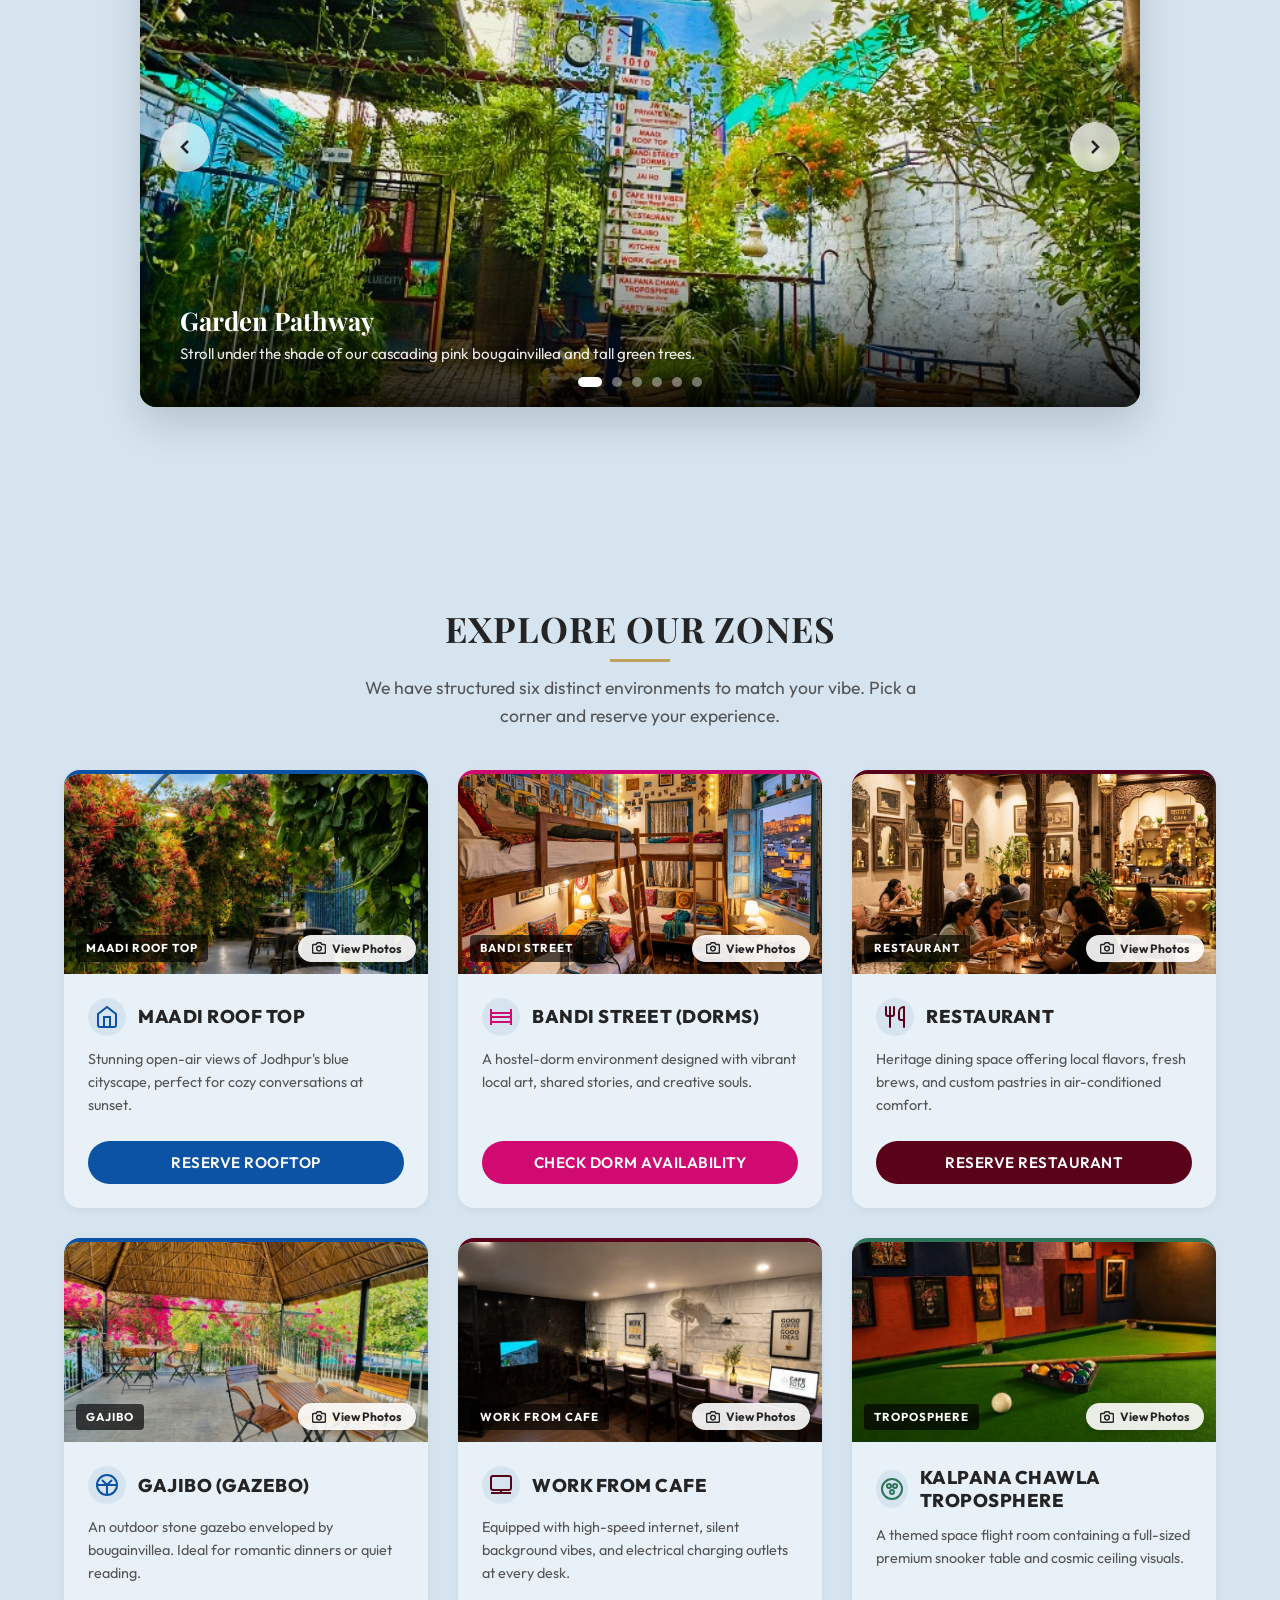
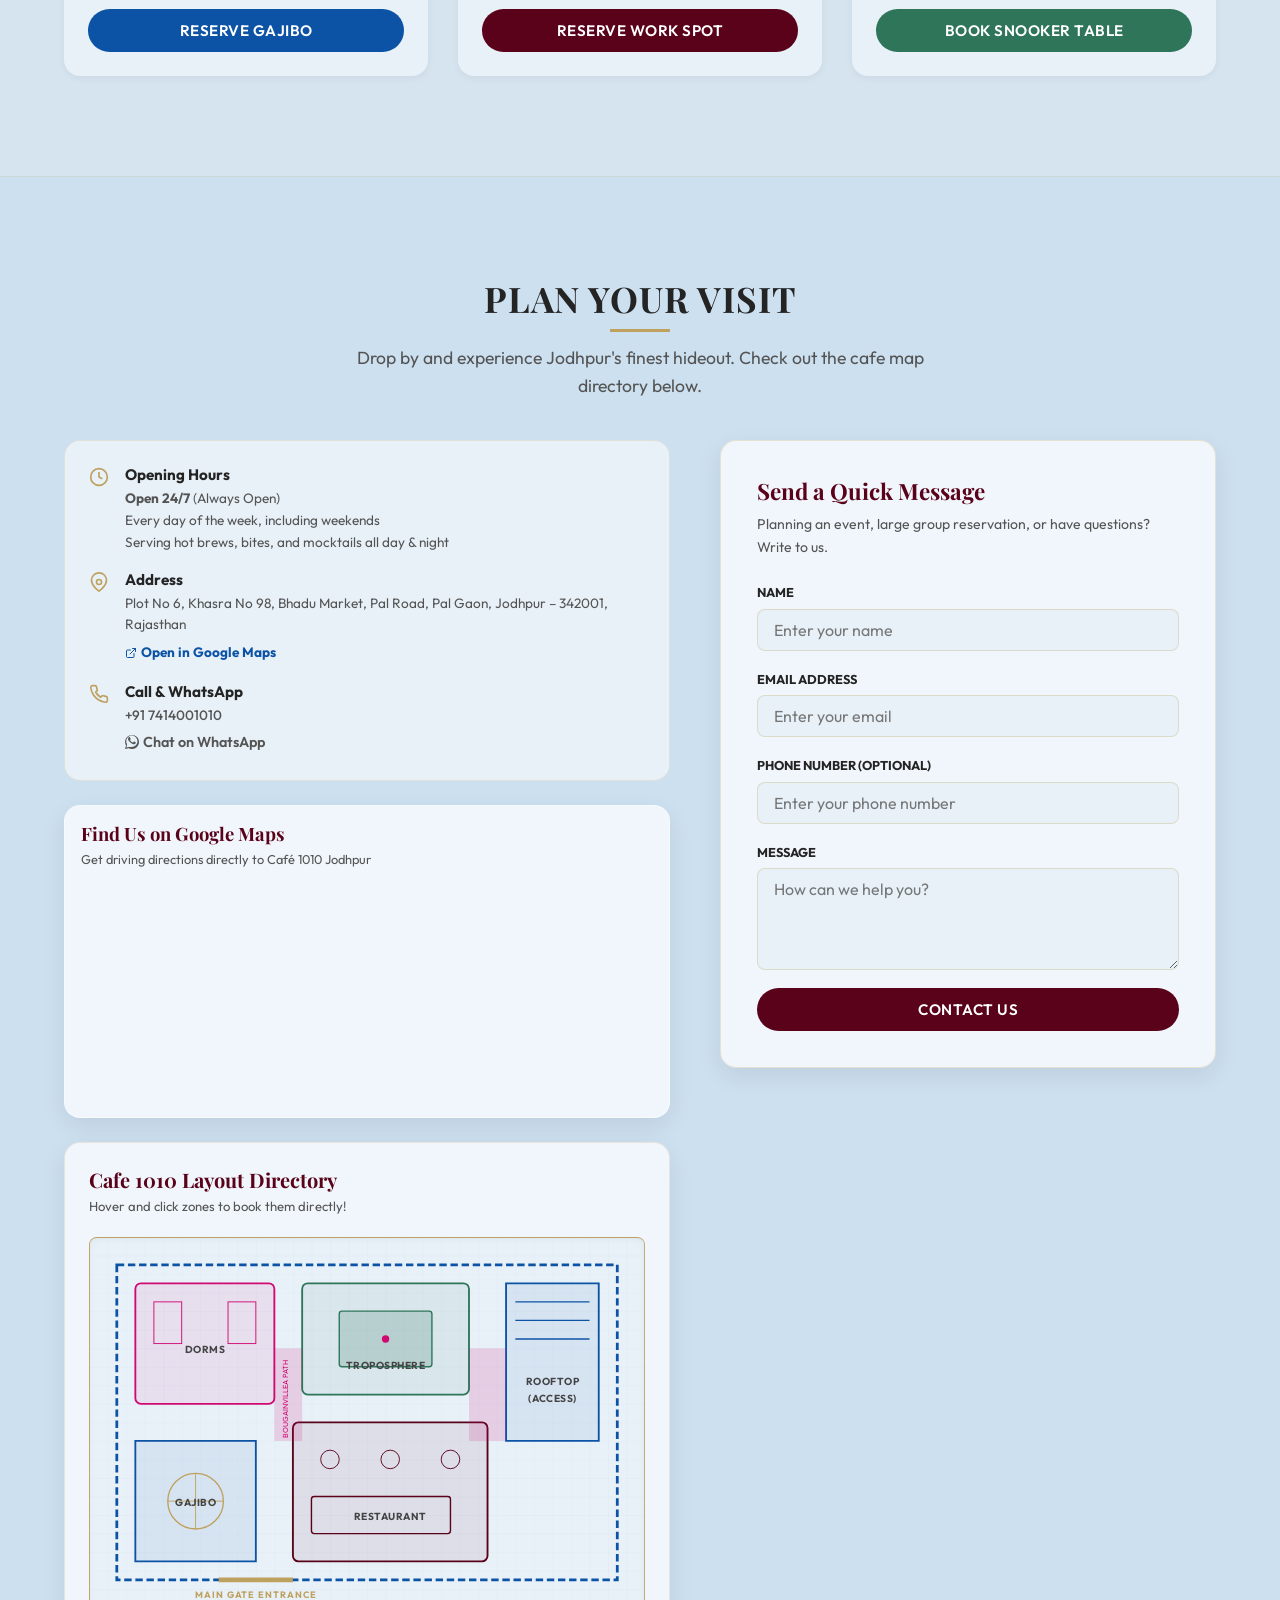
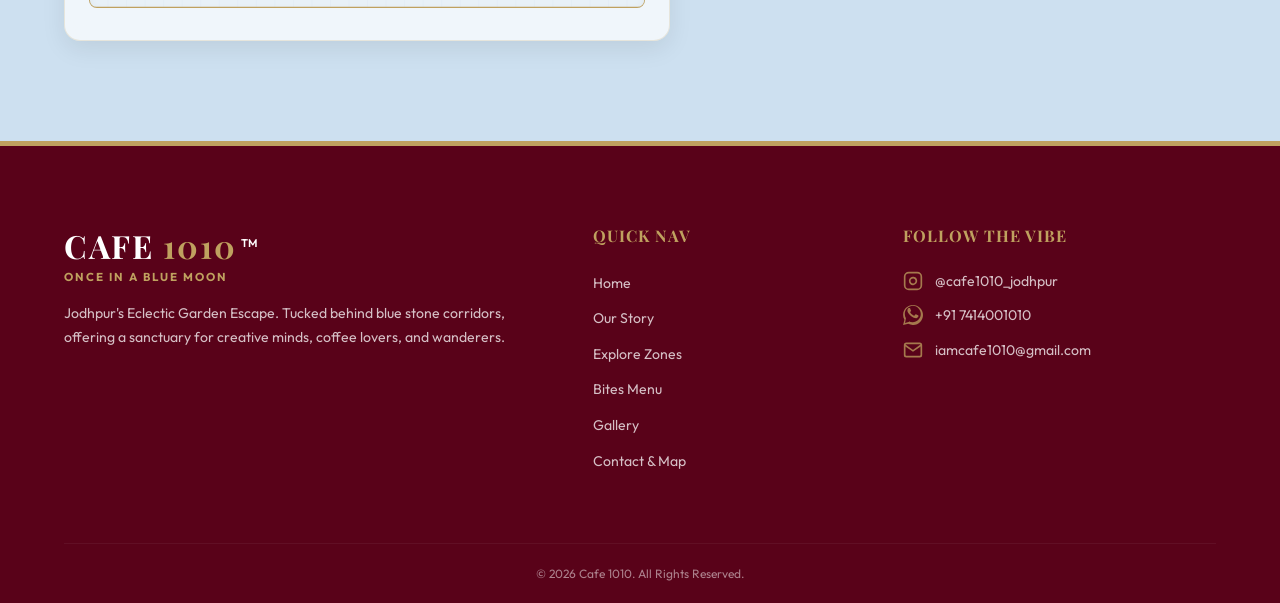
==== commit 9b476170: "Update_work_from_cafe_preview_image" ====
--- a/index.html
+++ b/index.html
@@ -1828,7 +1828,7 @@
           <!-- Card 5: Work from Cafe -->
           <div class="zone-card card-burgundy-outline">
             <div class="zone-img-wrap">
-              <img data-zone-cover="work" src="assets/hero.png" alt="Co-working Space and Workspace Cafe Jodhpur" loading="lazy">
+              <img data-zone-cover="work" src="assets/work_1.jpg" alt="Co-working Space and Workspace Cafe Jodhpur" loading="lazy">
               <span class="zone-badge">Work from Cafe</span>
               <button class="zone-view-gallery-btn" data-zone="work" aria-label="View Work Spot Photos">
                 <svg viewBox="0 0 24 24" width="14" height="14" fill="none" stroke="currentColor" stroke-width="2.5">
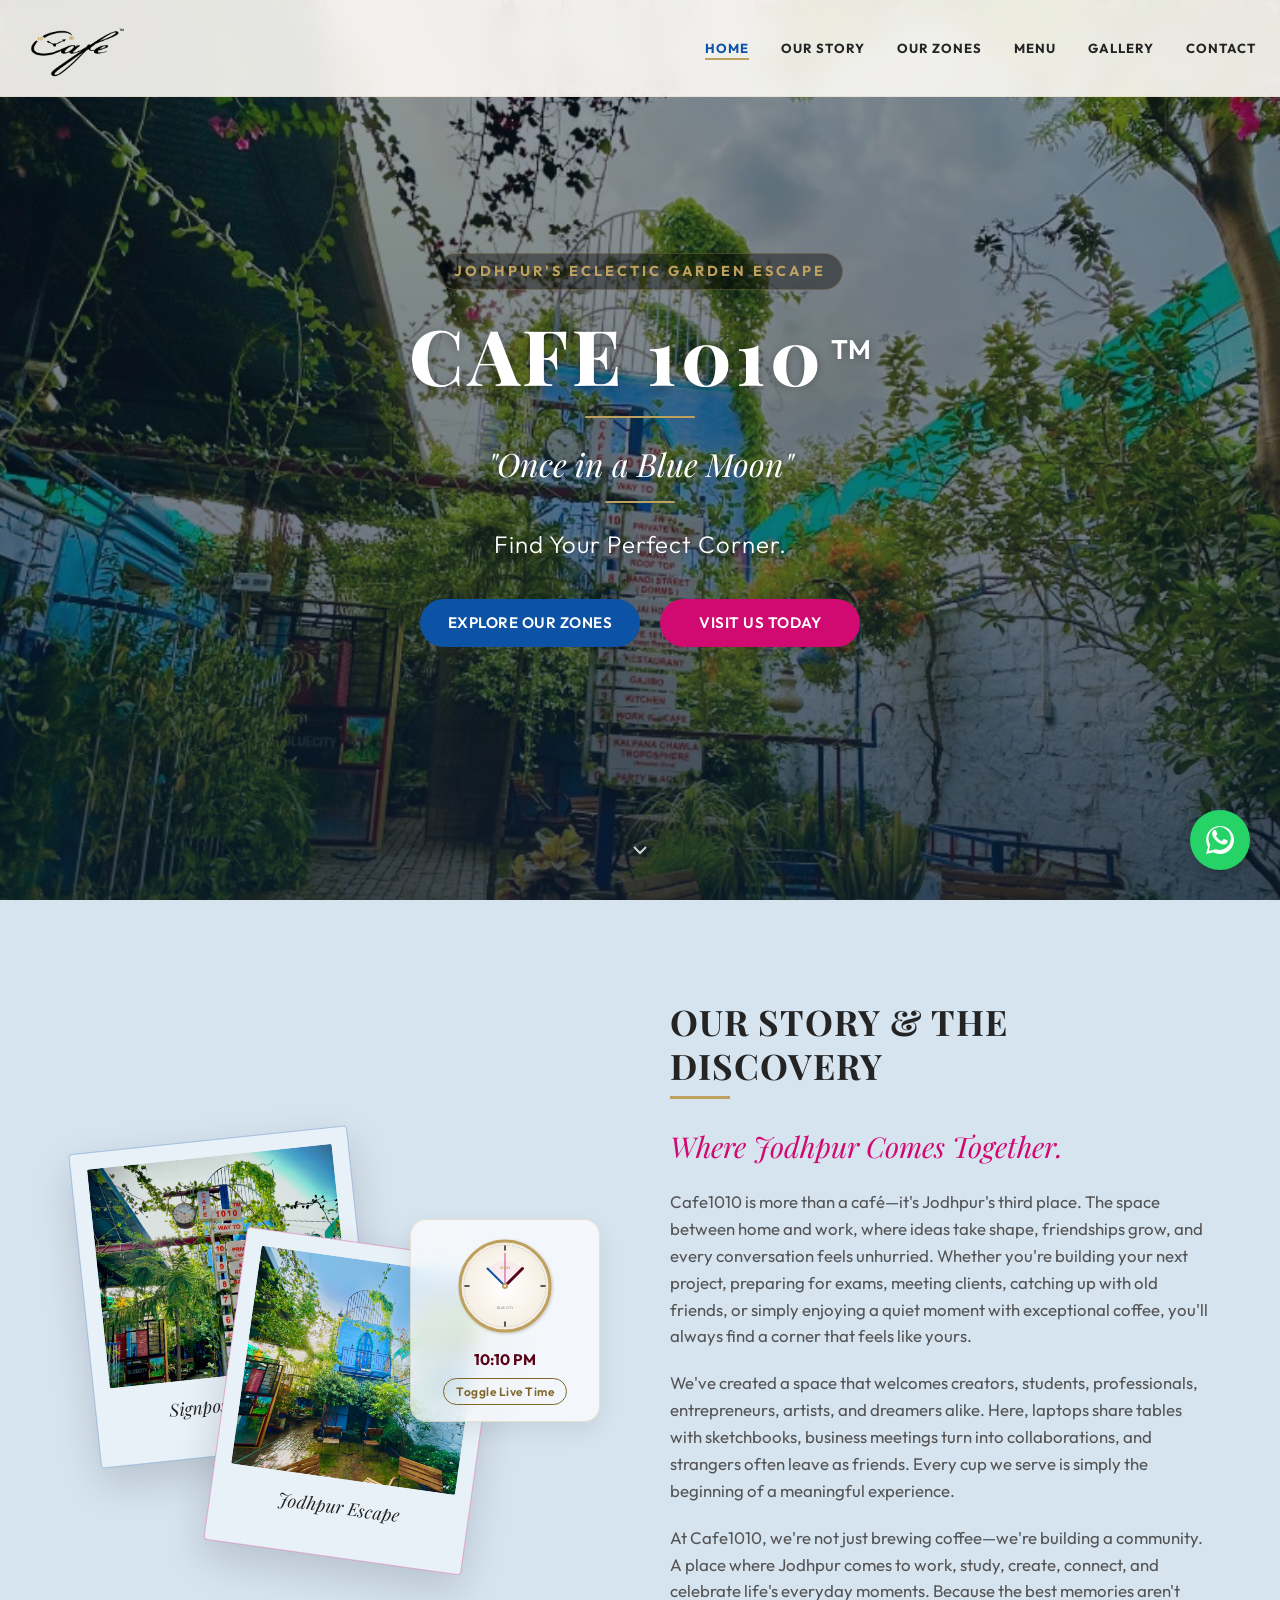
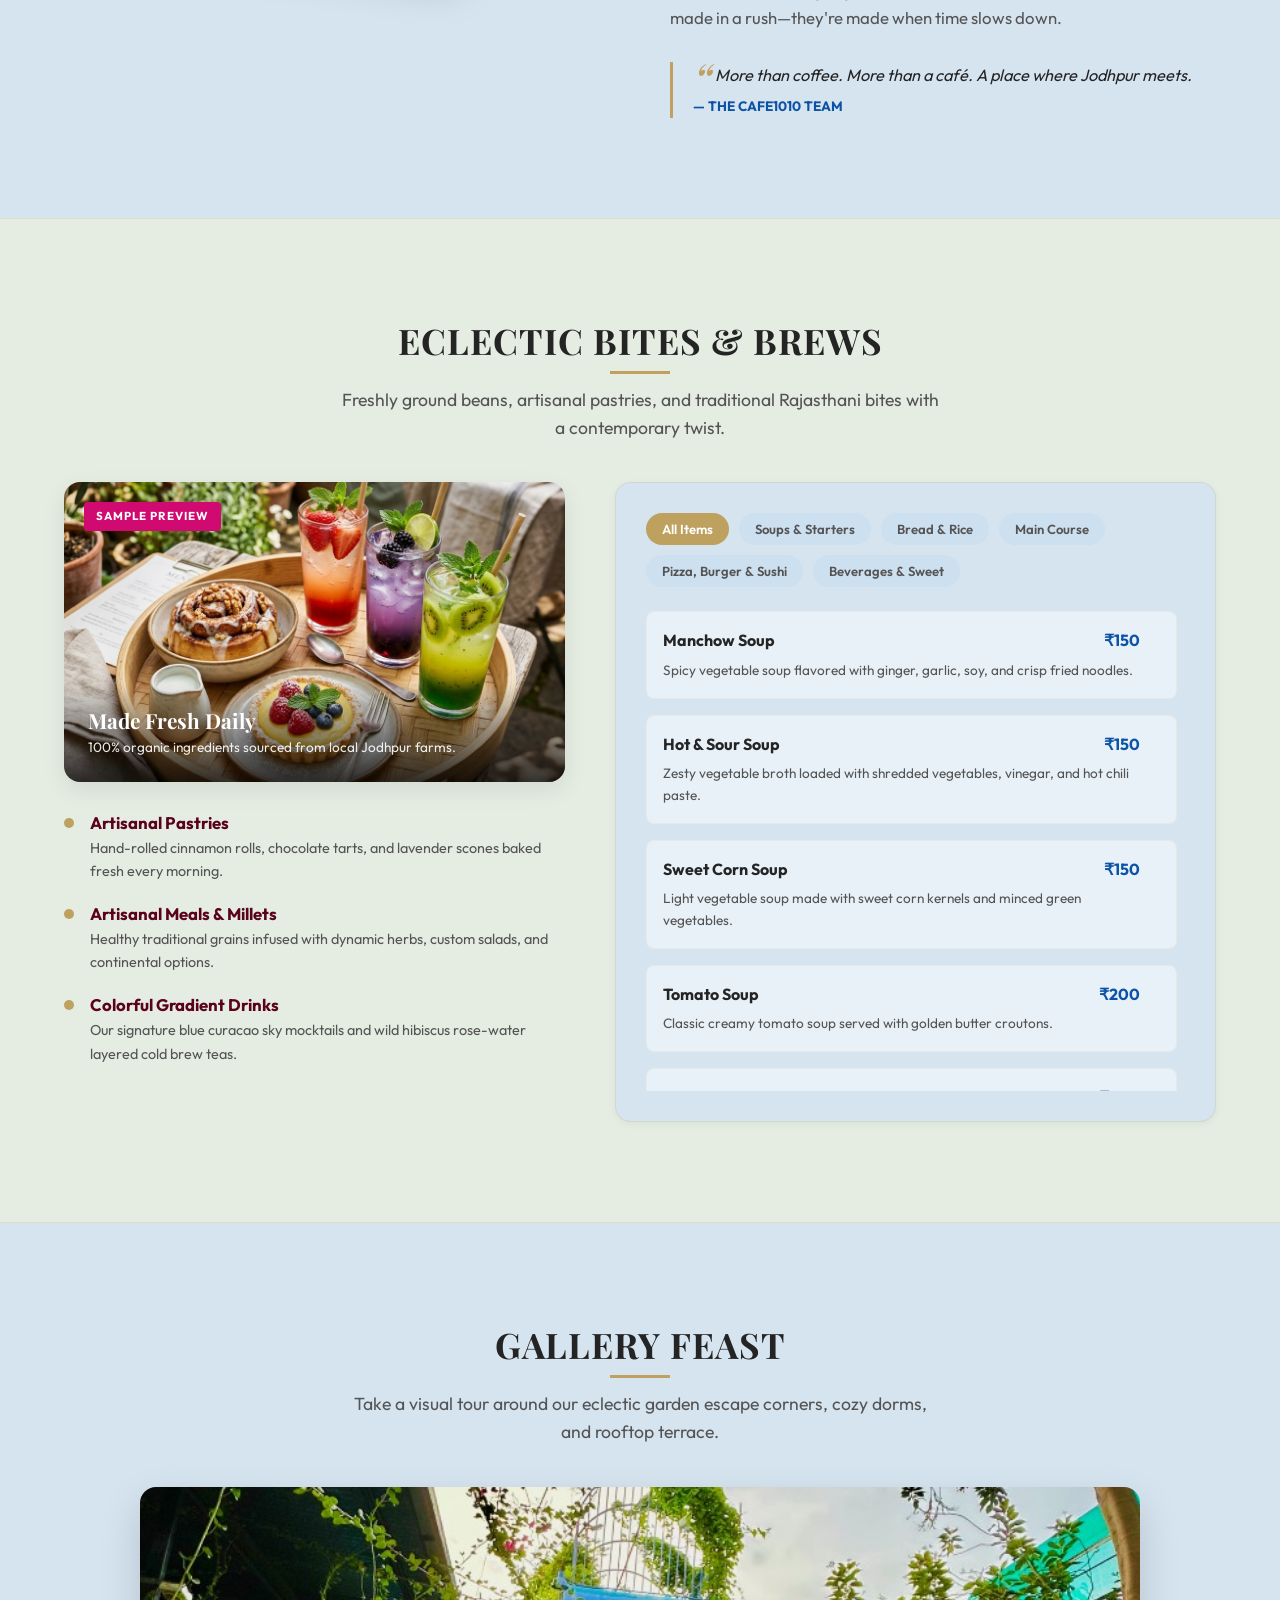
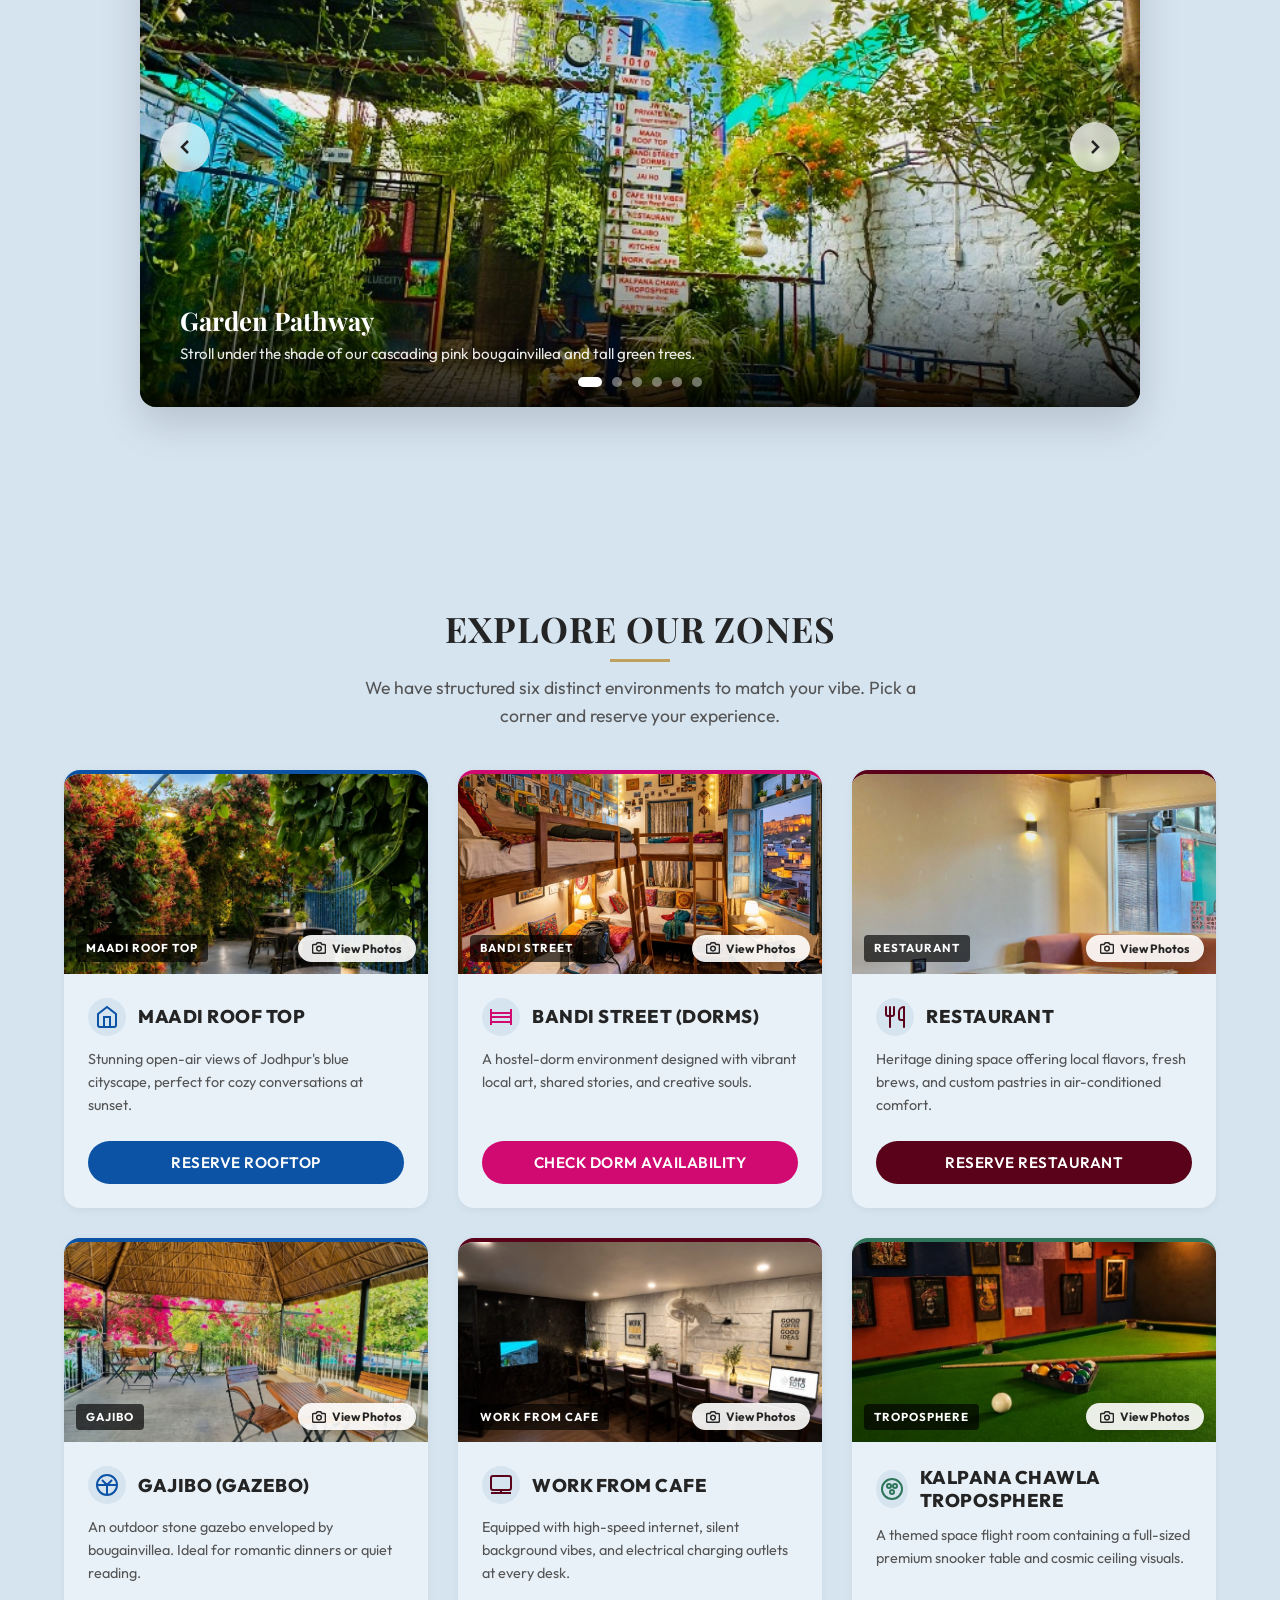
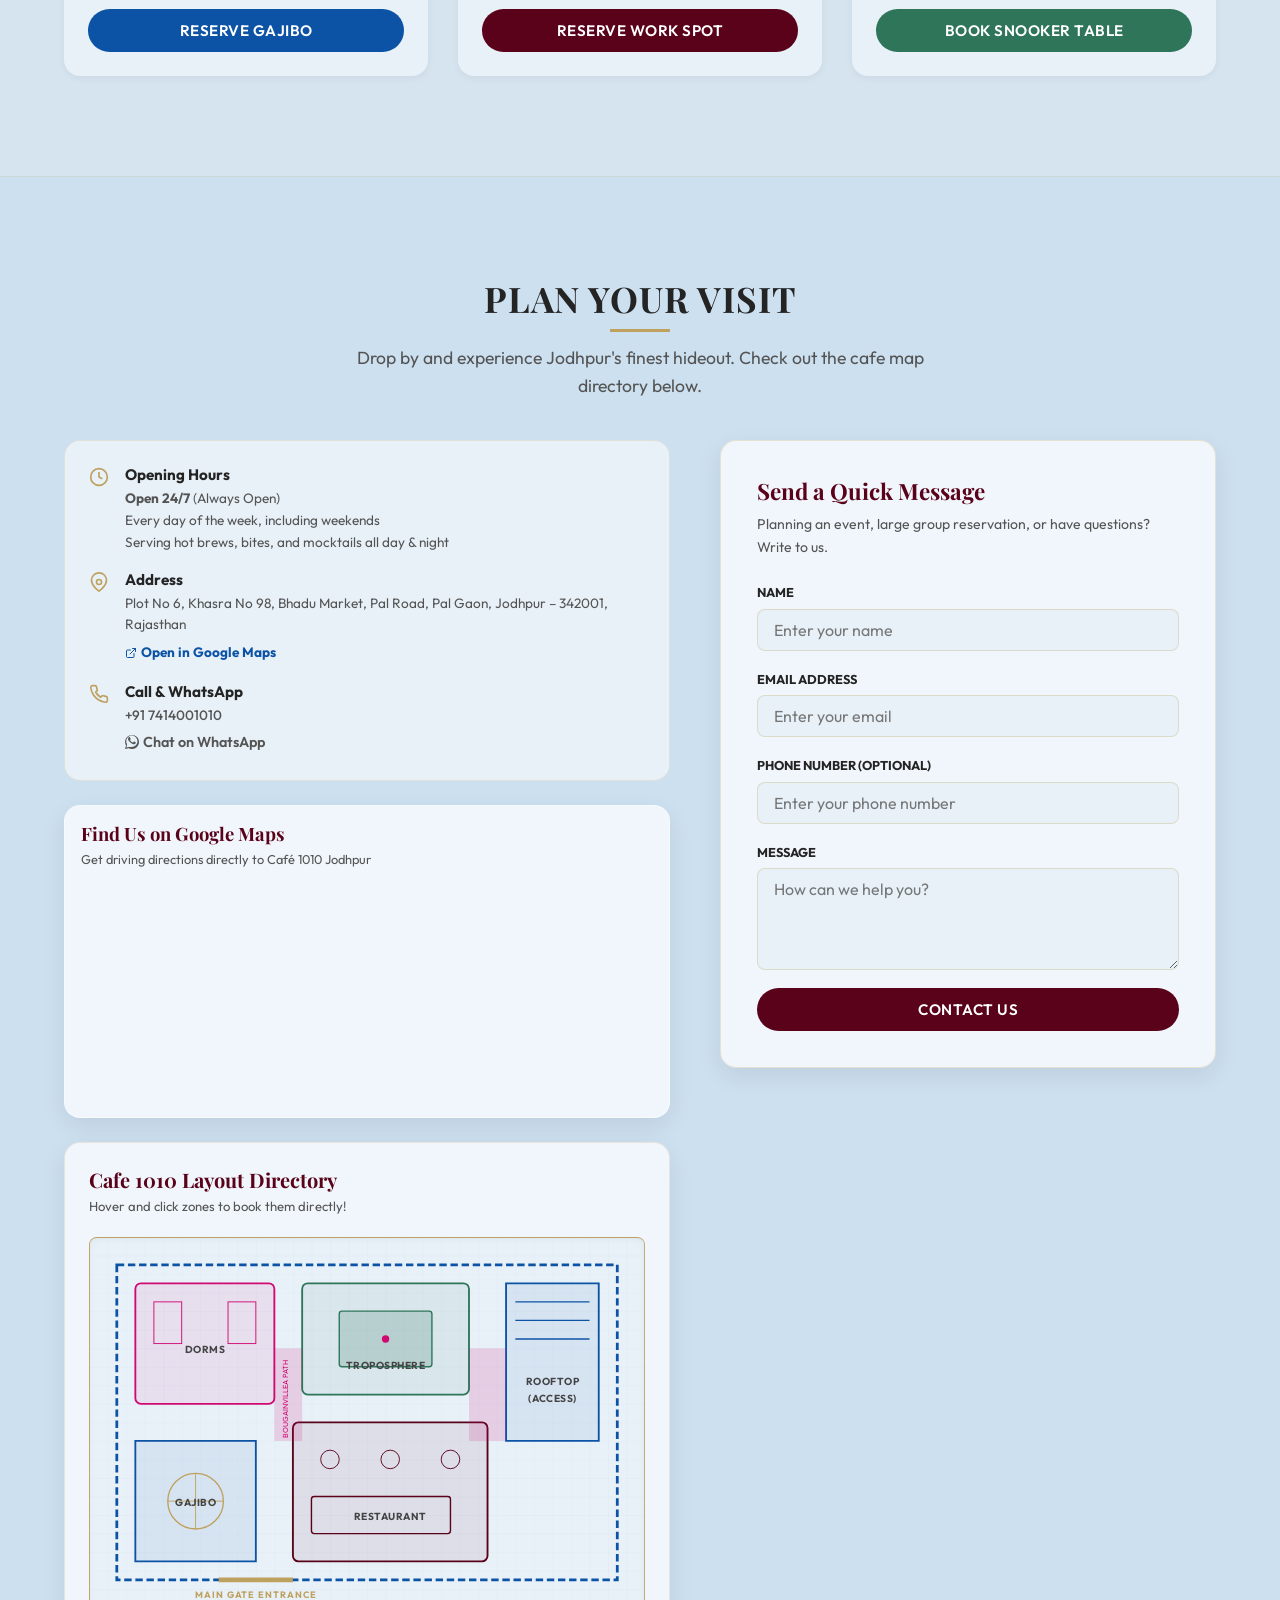
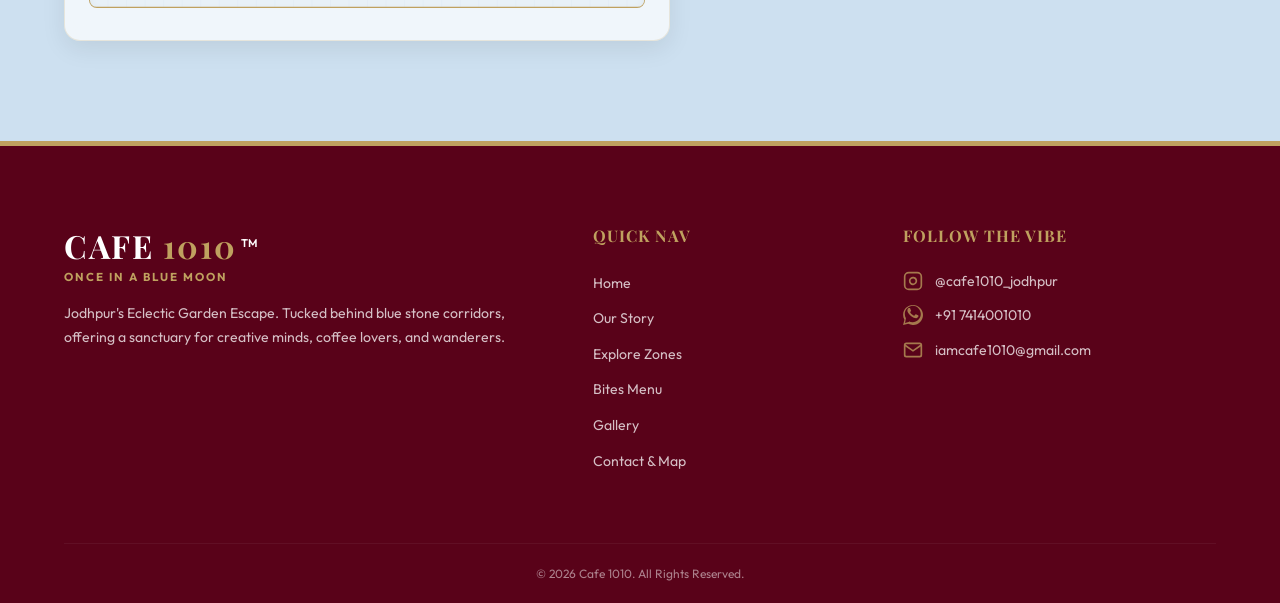
==== commit 8c151db0: "Update_restaurant_preview_image" ====
--- a/index.html
+++ b/index.html
@@ -1770,7 +1770,7 @@
           <!-- Card 3: Restaurant -->
           <div class="zone-card card-burgundy-outline">
             <div class="zone-img-wrap">
-              <img data-zone-cover="restaurant" src="assets/restaurant.png" alt="Main Restaurant Interior - Best Family Cafe in Jodhpur" loading="lazy">
+              <img data-zone-cover="restaurant" src="assets/restaurant_cover.jpg" alt="Main Restaurant Interior - Best Family Cafe in Jodhpur" loading="lazy">
               <span class="zone-badge">Restaurant</span>
               <button class="zone-view-gallery-btn" data-zone="restaurant" aria-label="View Restaurant Photos">
                 <svg viewBox="0 0 24 24" width="14" height="14" fill="none" stroke="currentColor" stroke-width="2.5">
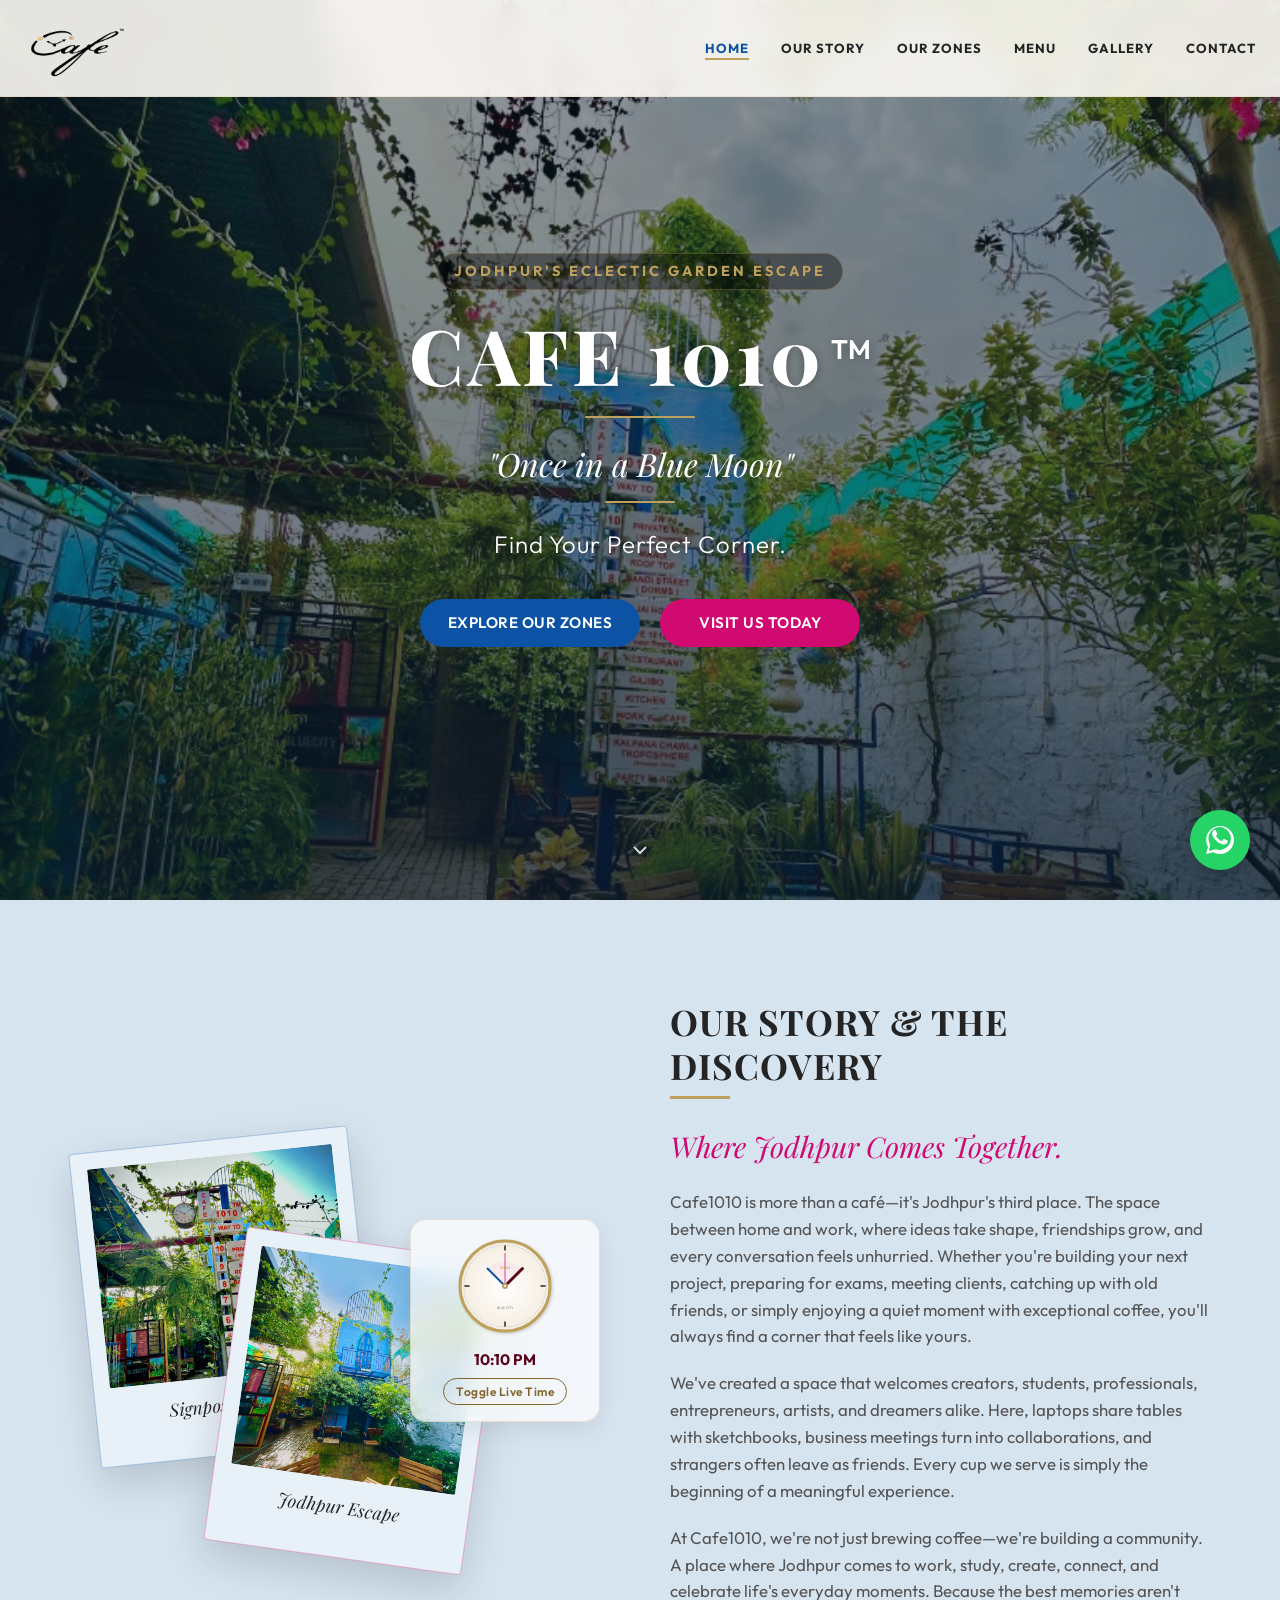
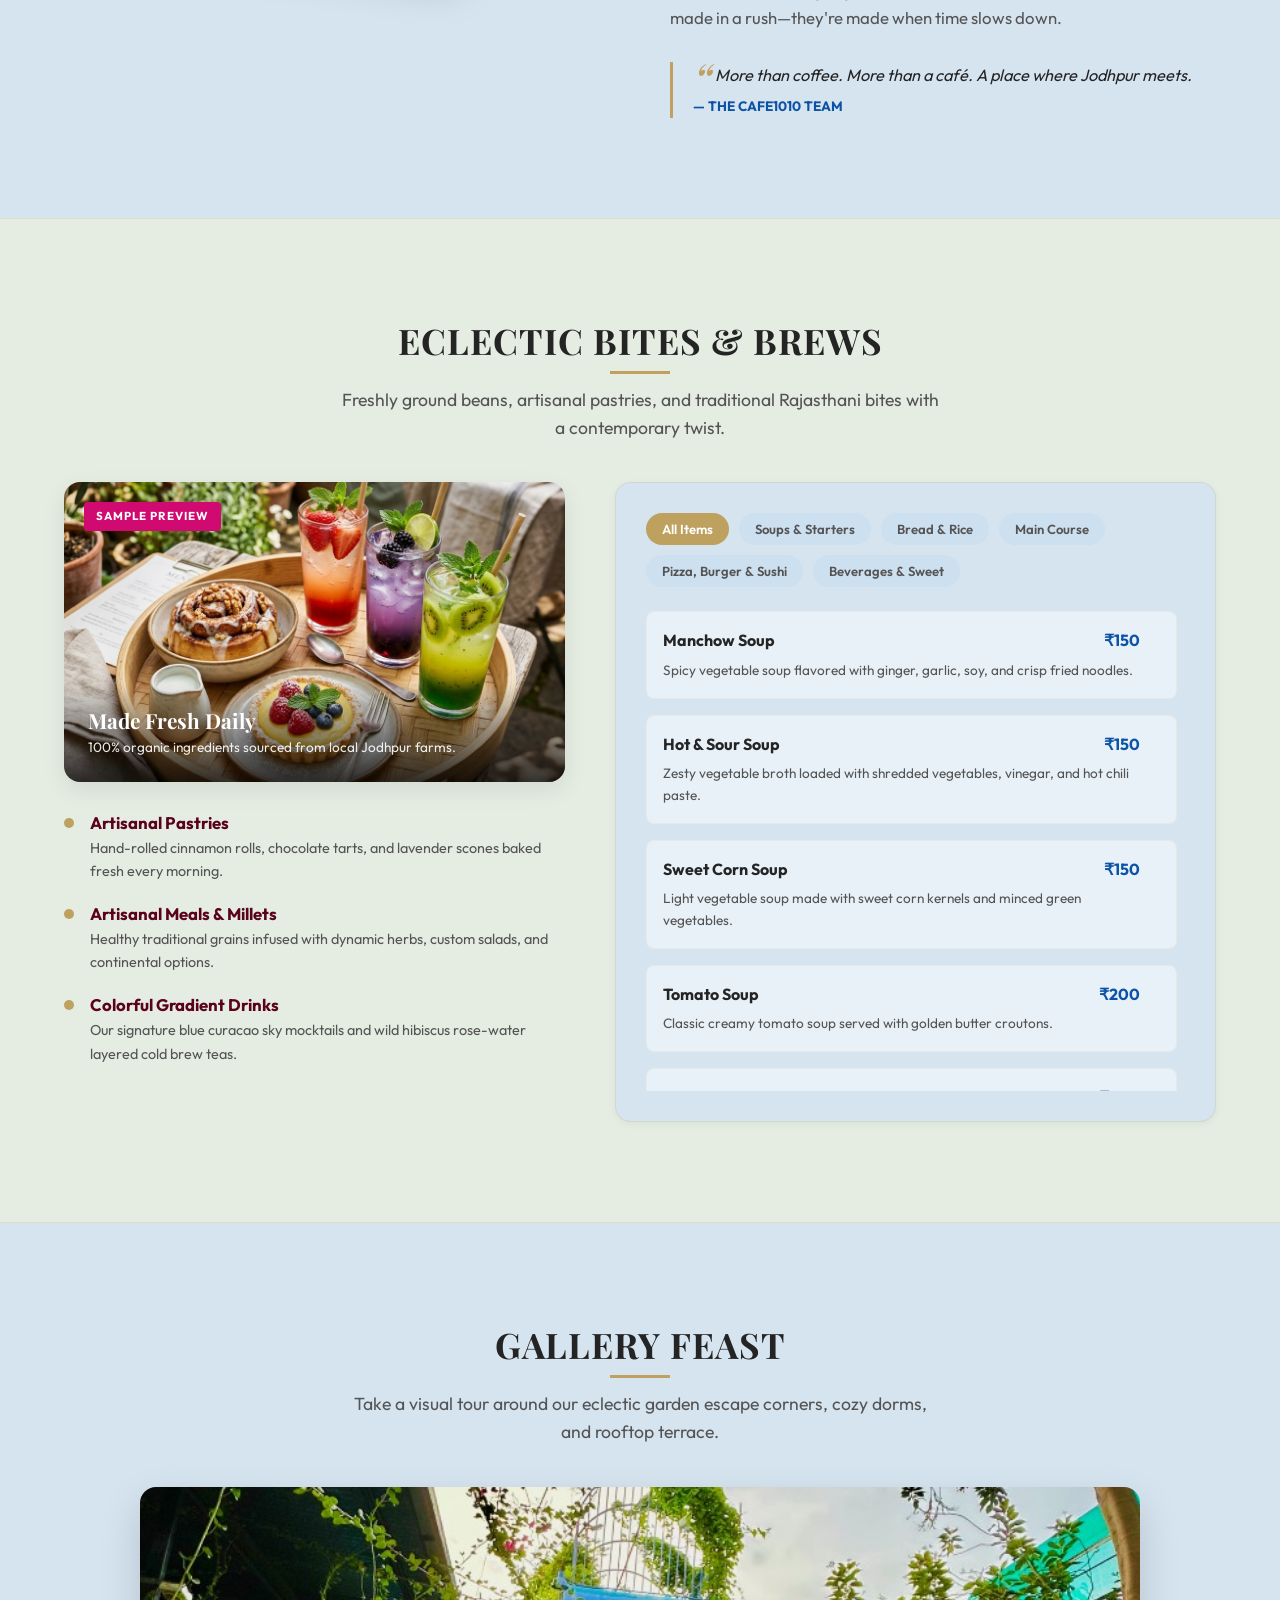
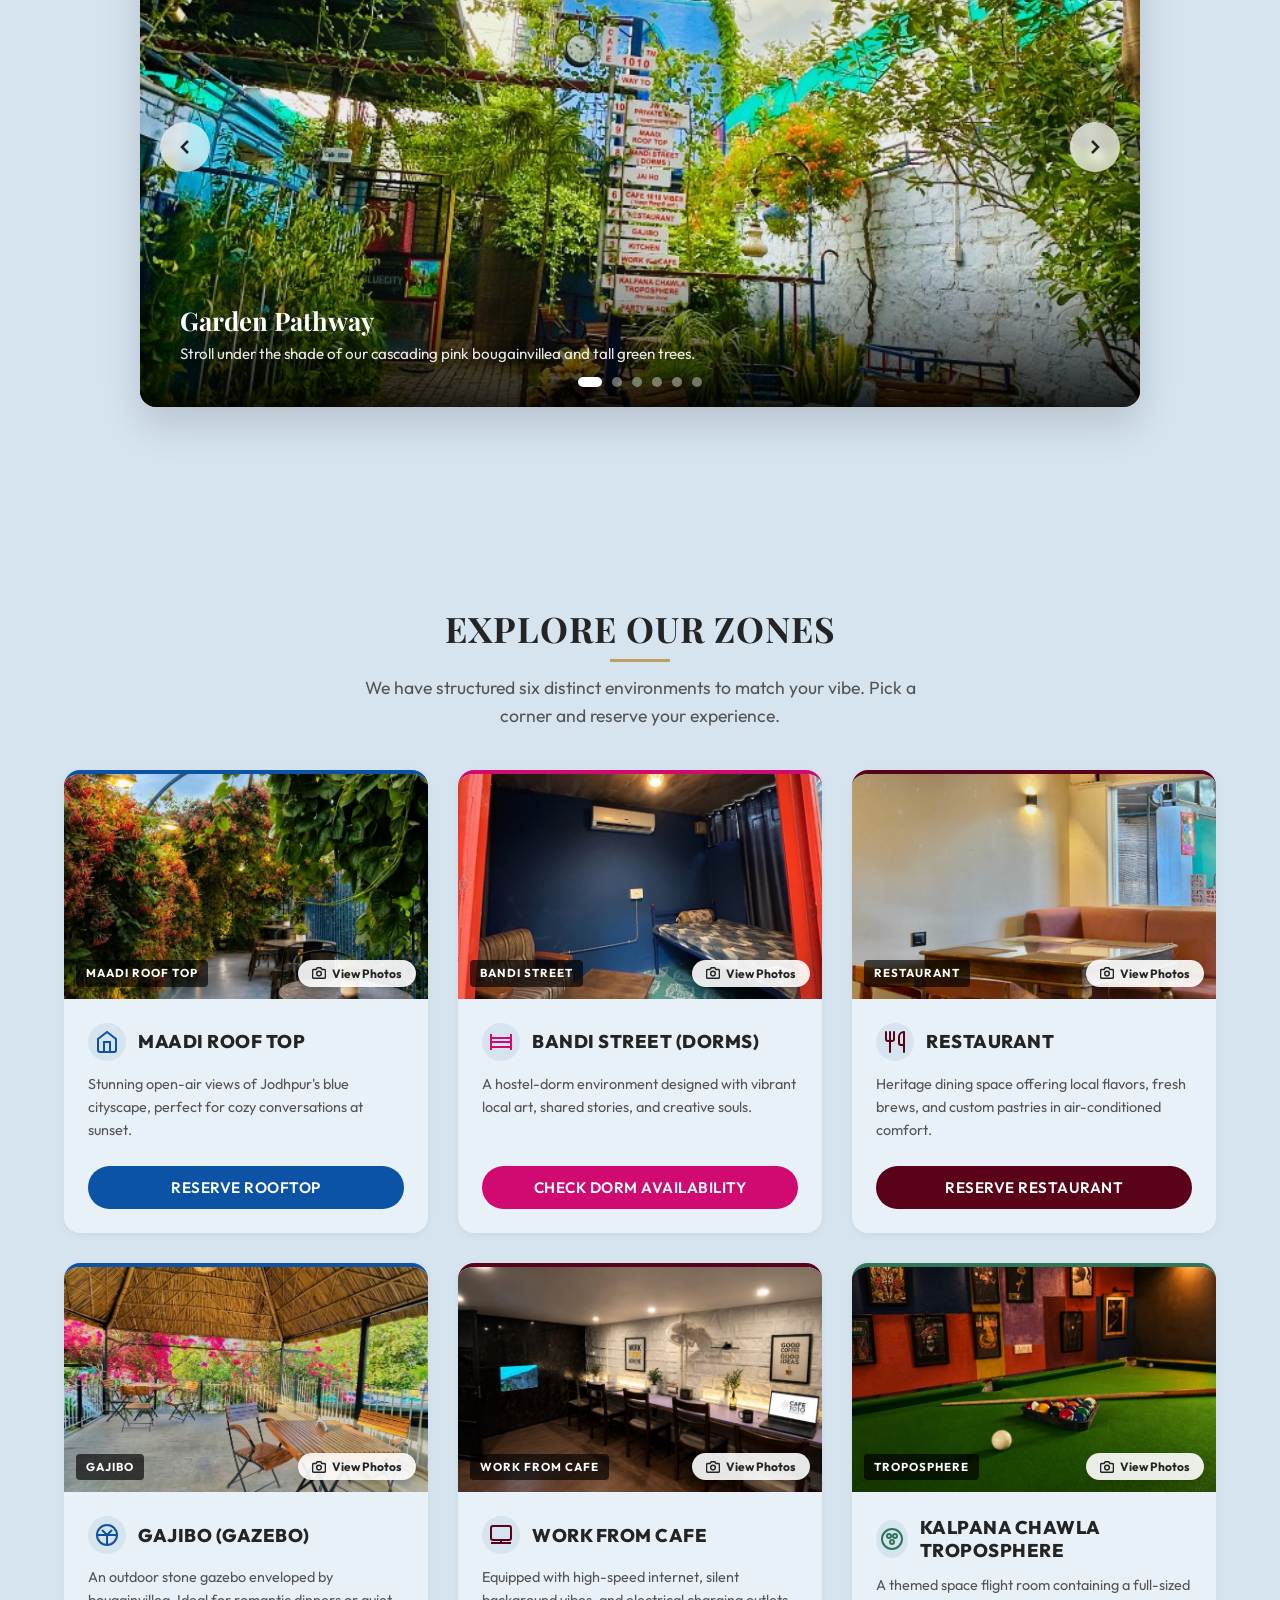
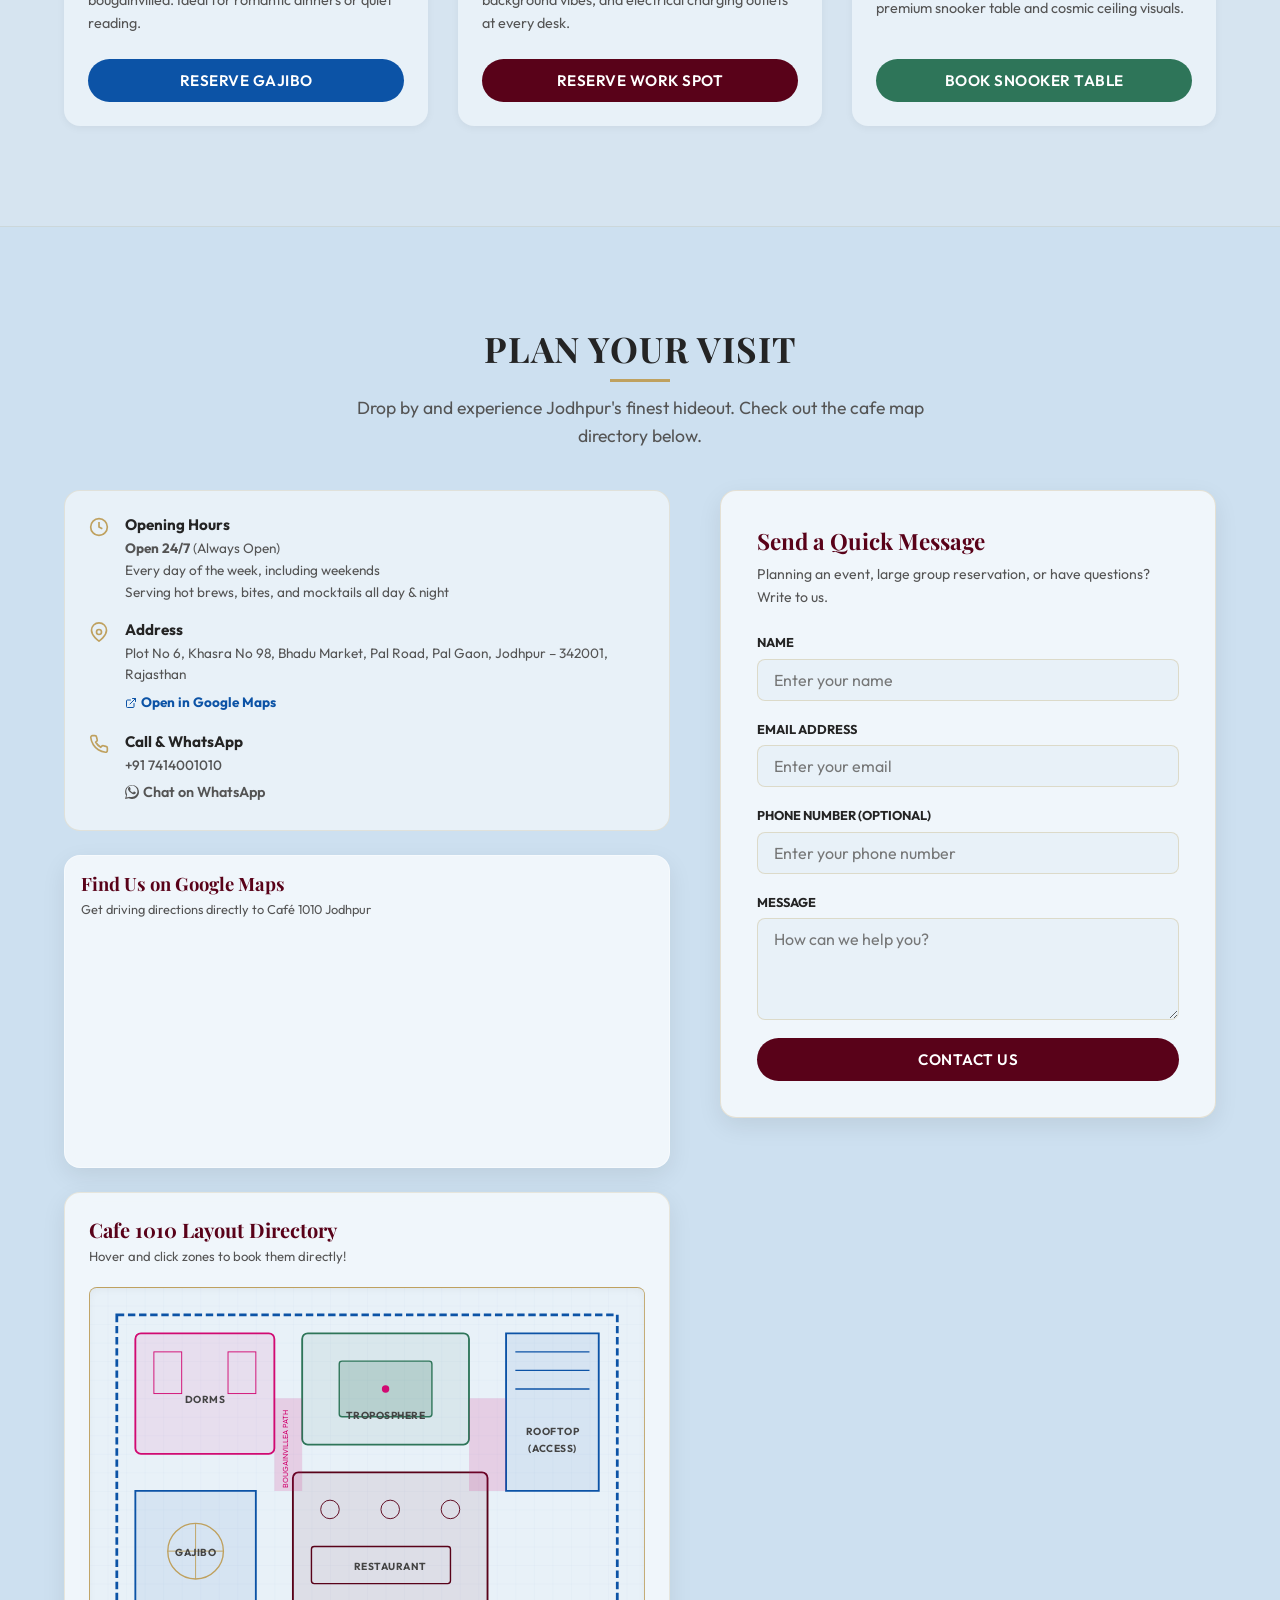
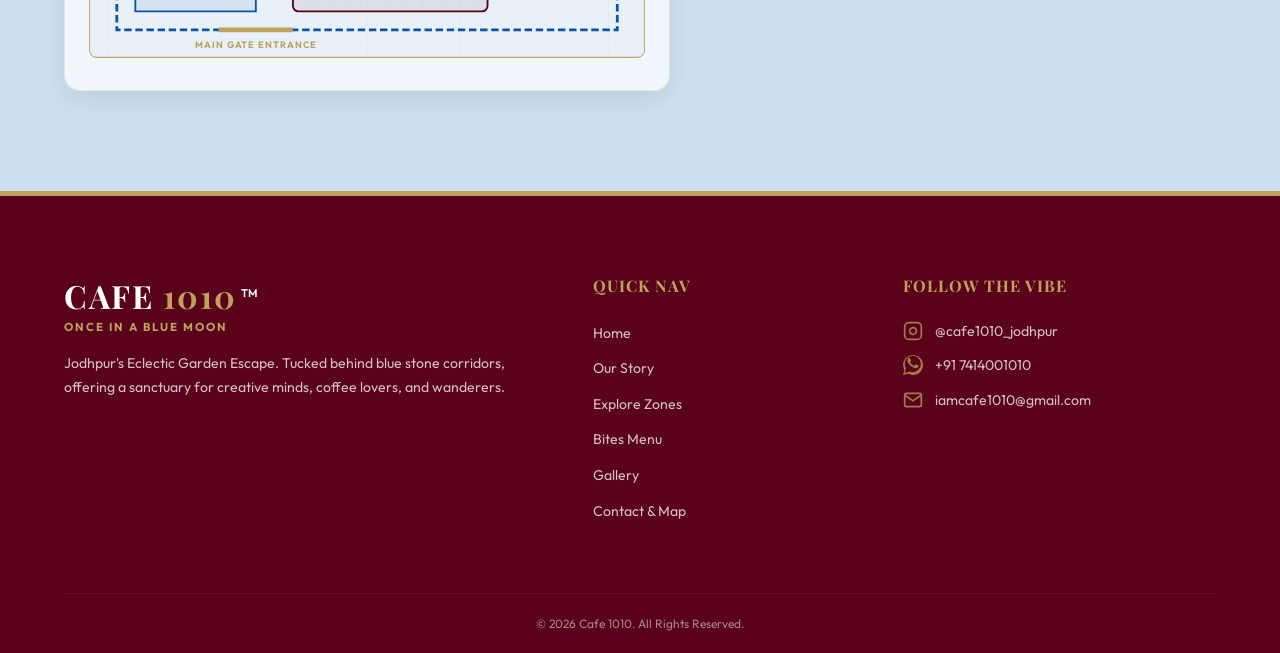
==== commit 9edbbf90: "Update_dorms_preview_and_gallery" ====
--- a/index.html
+++ b/index.html
@@ -1742,7 +1742,7 @@
           <!-- Card 2: Dorms -->
           <div class="zone-card card-magenta-outline">
             <div class="zone-img-wrap">
-              <img data-zone-cover="dorms" src="assets/dorms.png" alt="Bandi Street Dorms at Cafe 1010 Jodhpur" loading="lazy">
+              <img data-zone-cover="dorms" src="assets/dorms_1.jpg" alt="Bandi Street Dorms at Cafe 1010 Jodhpur" loading="lazy">
               <span class="zone-badge">Bandi Street</span>
               <button class="zone-view-gallery-btn" data-zone="dorms" aria-label="View Dorm Photos">
                 <svg viewBox="0 0 24 24" width="14" height="14" fill="none" stroke="currentColor" stroke-width="2.5">
--- a/index.css
+++ b/index.css
@@ -955,14 +955,27 @@
 
 .zone-img-wrap {
   position: relative;
-  height: 200px;
+  height: 225px;
   overflow: hidden;
 }
 .zone-img-wrap img {
   width: 100%;
   height: 100%;
   object-fit: cover;
-  transition: var(--transition-smooth);
+  object-position: center center;
+  transition: var(--transition-smooth);
+}
+.zone-img-wrap img[data-zone-cover="restaurant"],
+.zone-img-wrap img[src*="restaurant"] {
+  object-position: center 65%;
+}
+.zone-img-wrap img[data-zone-cover="dorms"],
+.zone-img-wrap img[src*="dorms"] {
+  object-position: center 60%;
+}
+.zone-img-wrap img[data-zone-cover="work"],
+.zone-img-wrap img[src*="work"] {
+  object-position: center 55%;
 }
 .zone-card:hover .zone-img-wrap img {
   transform: scale(1.05);
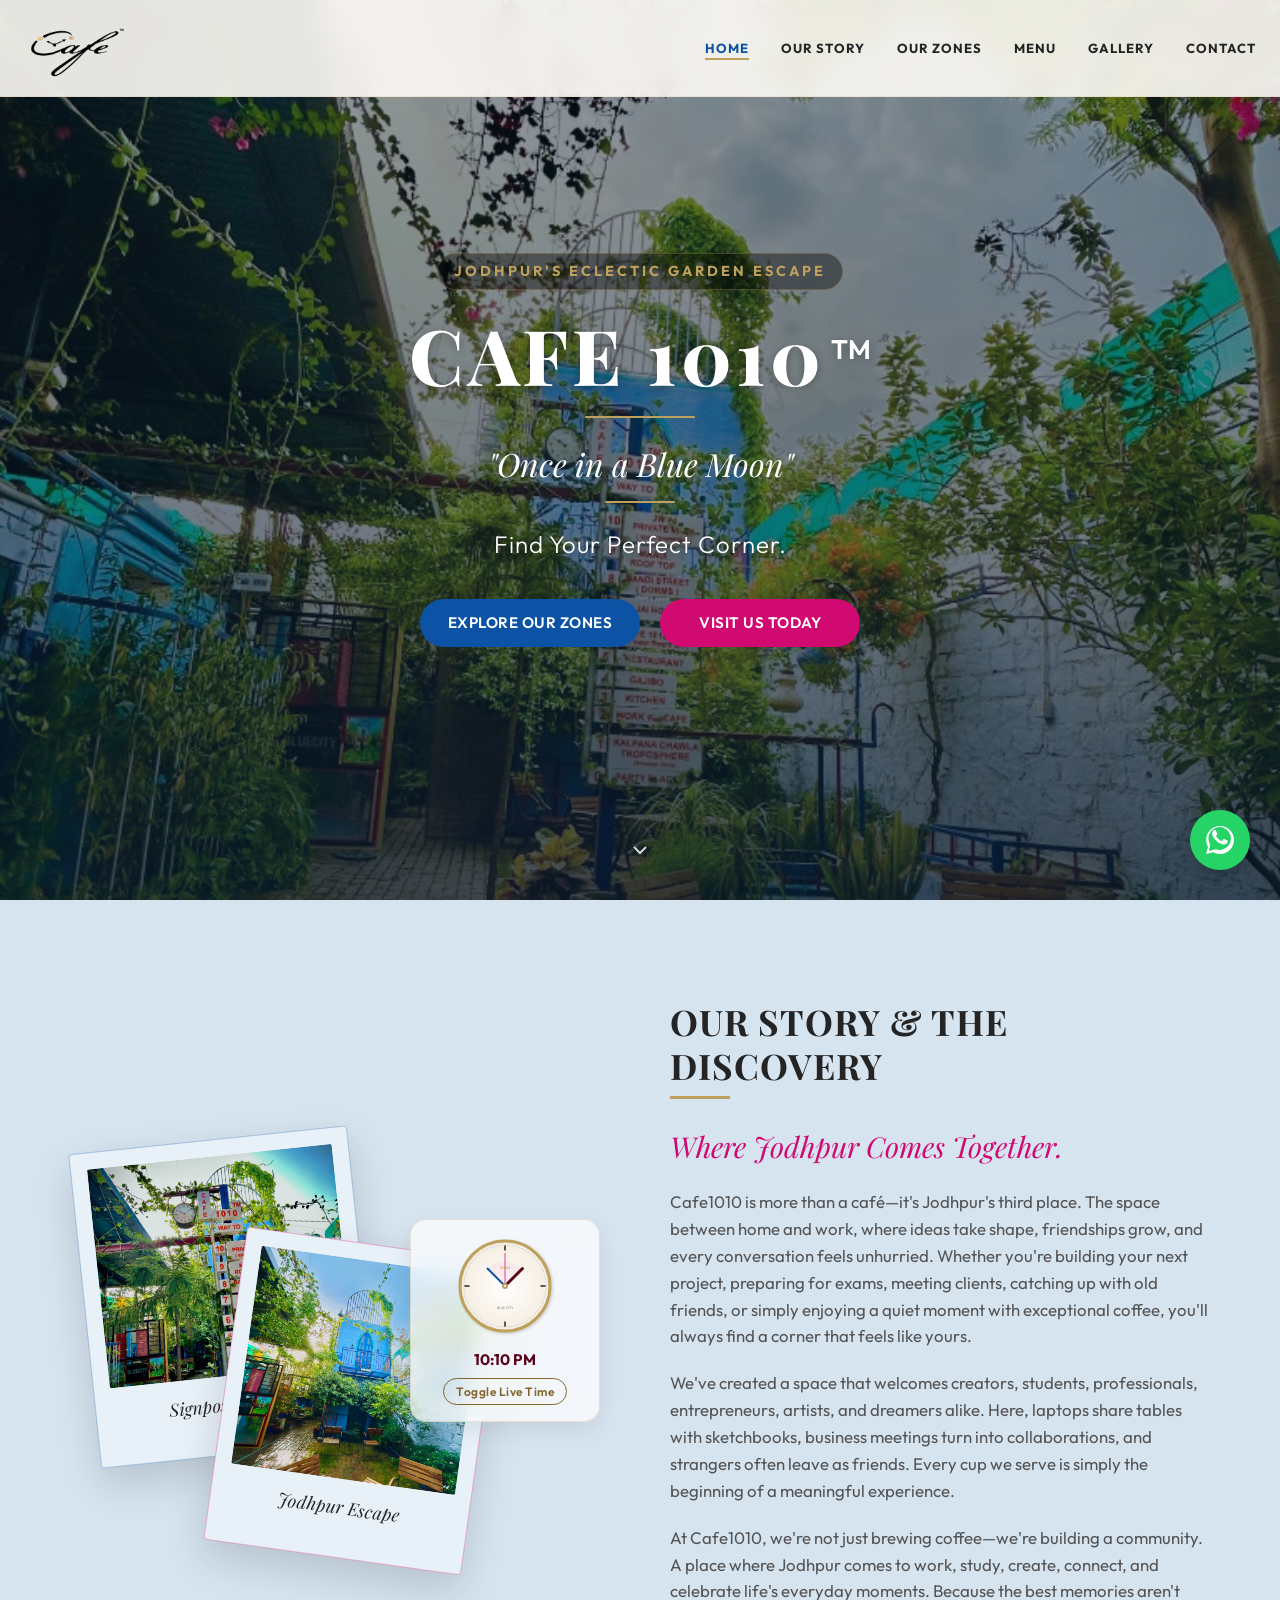
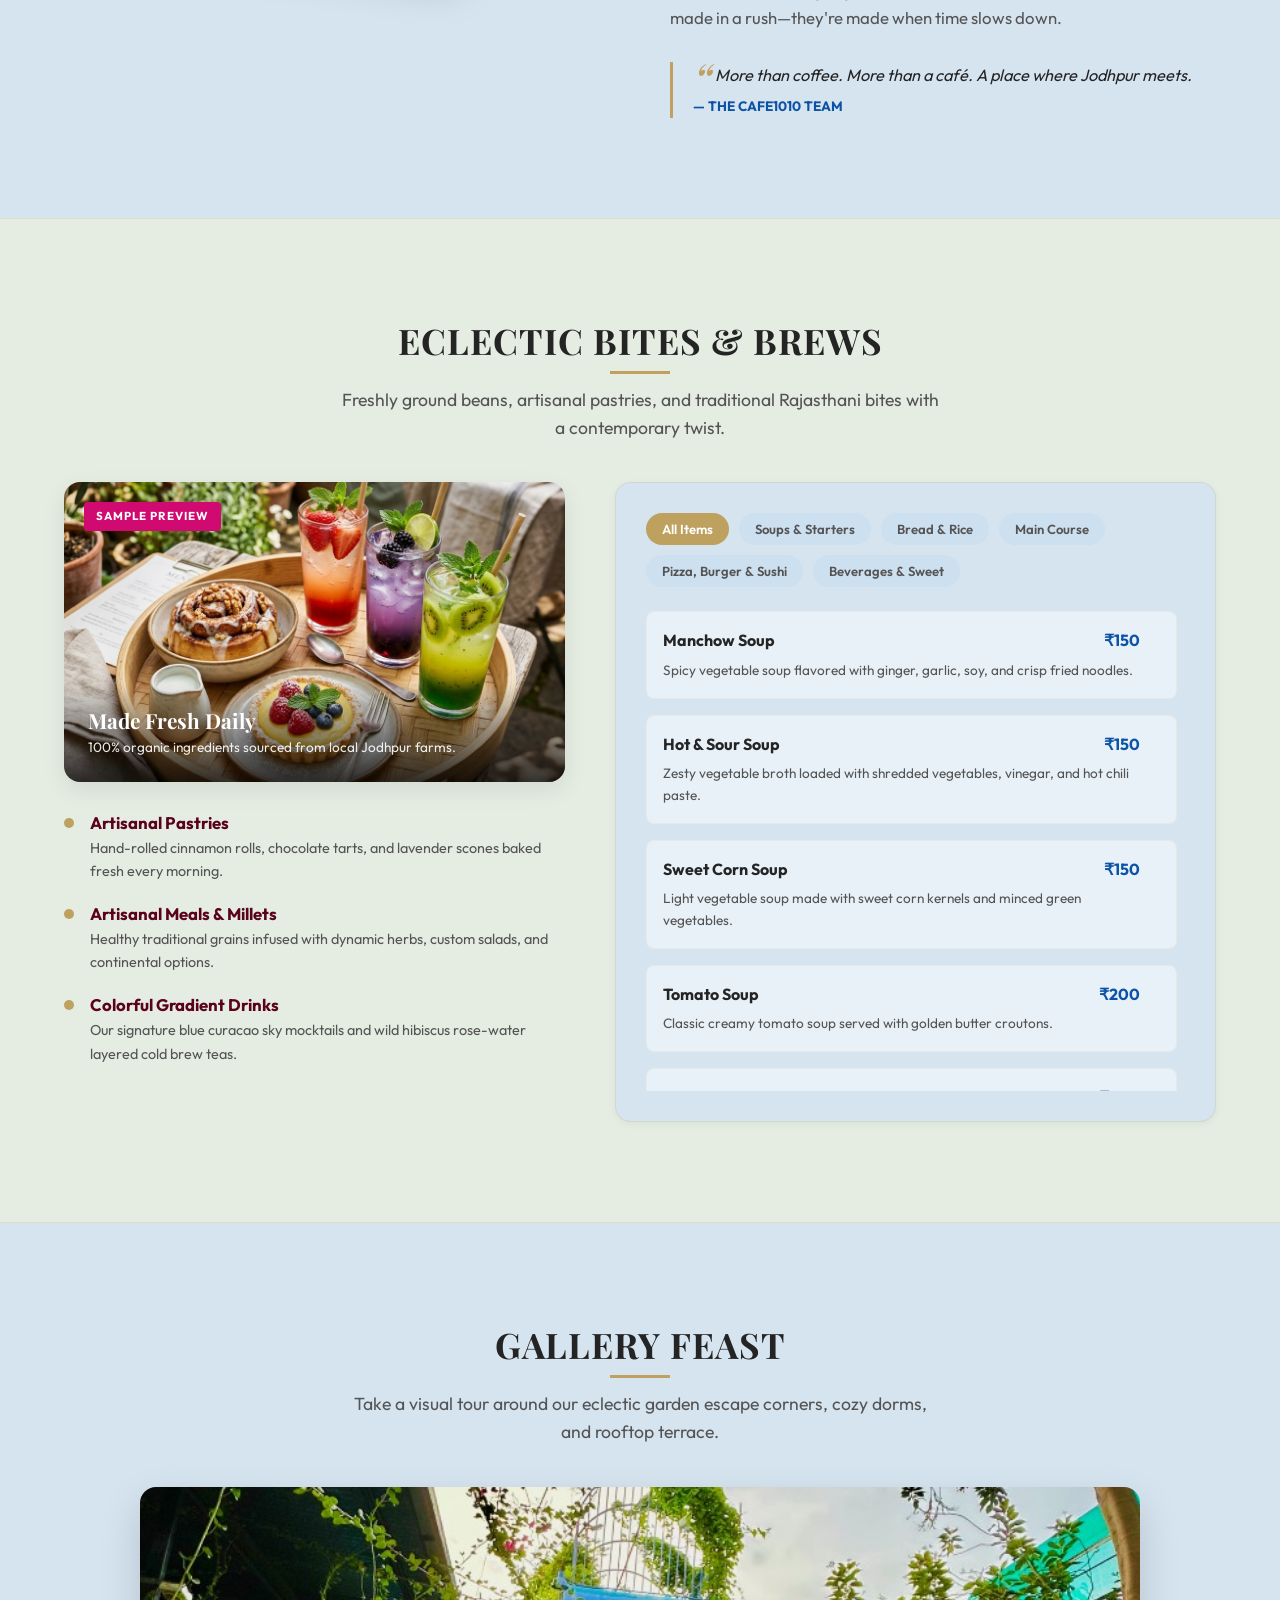
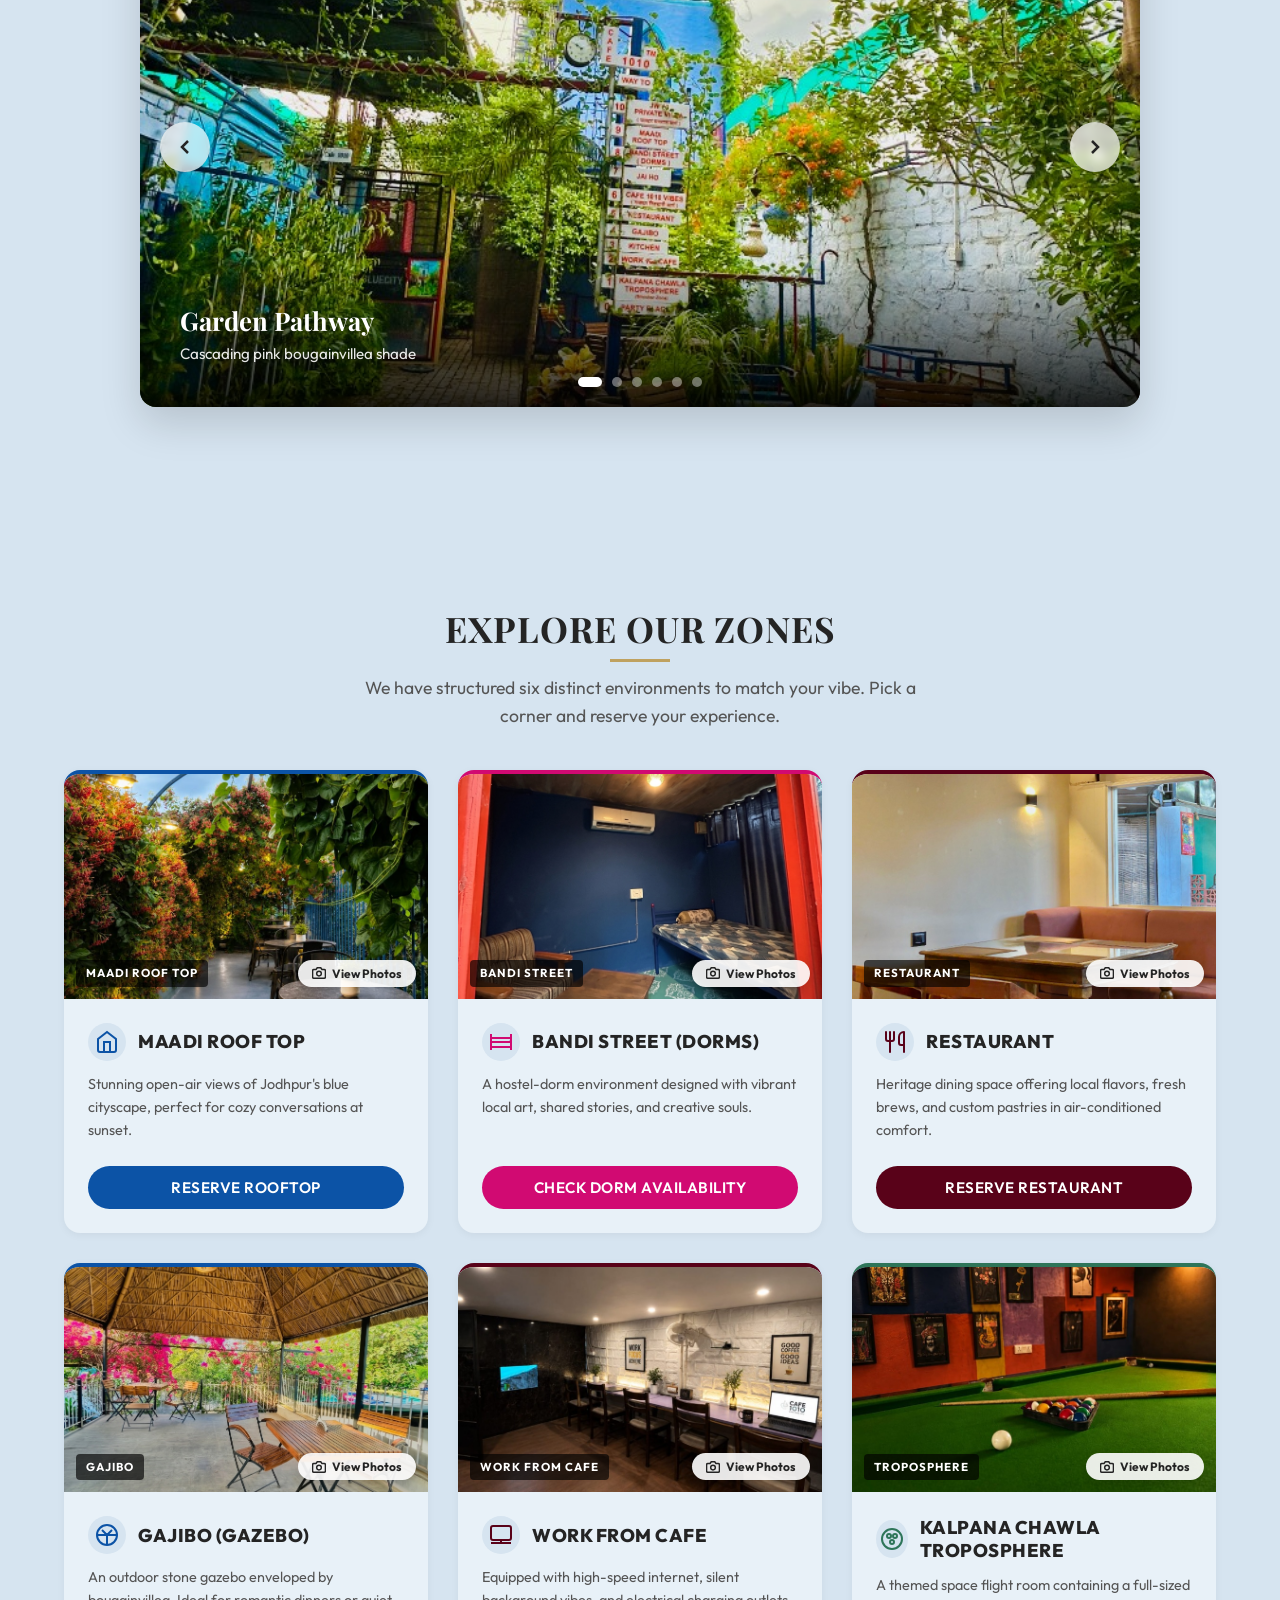
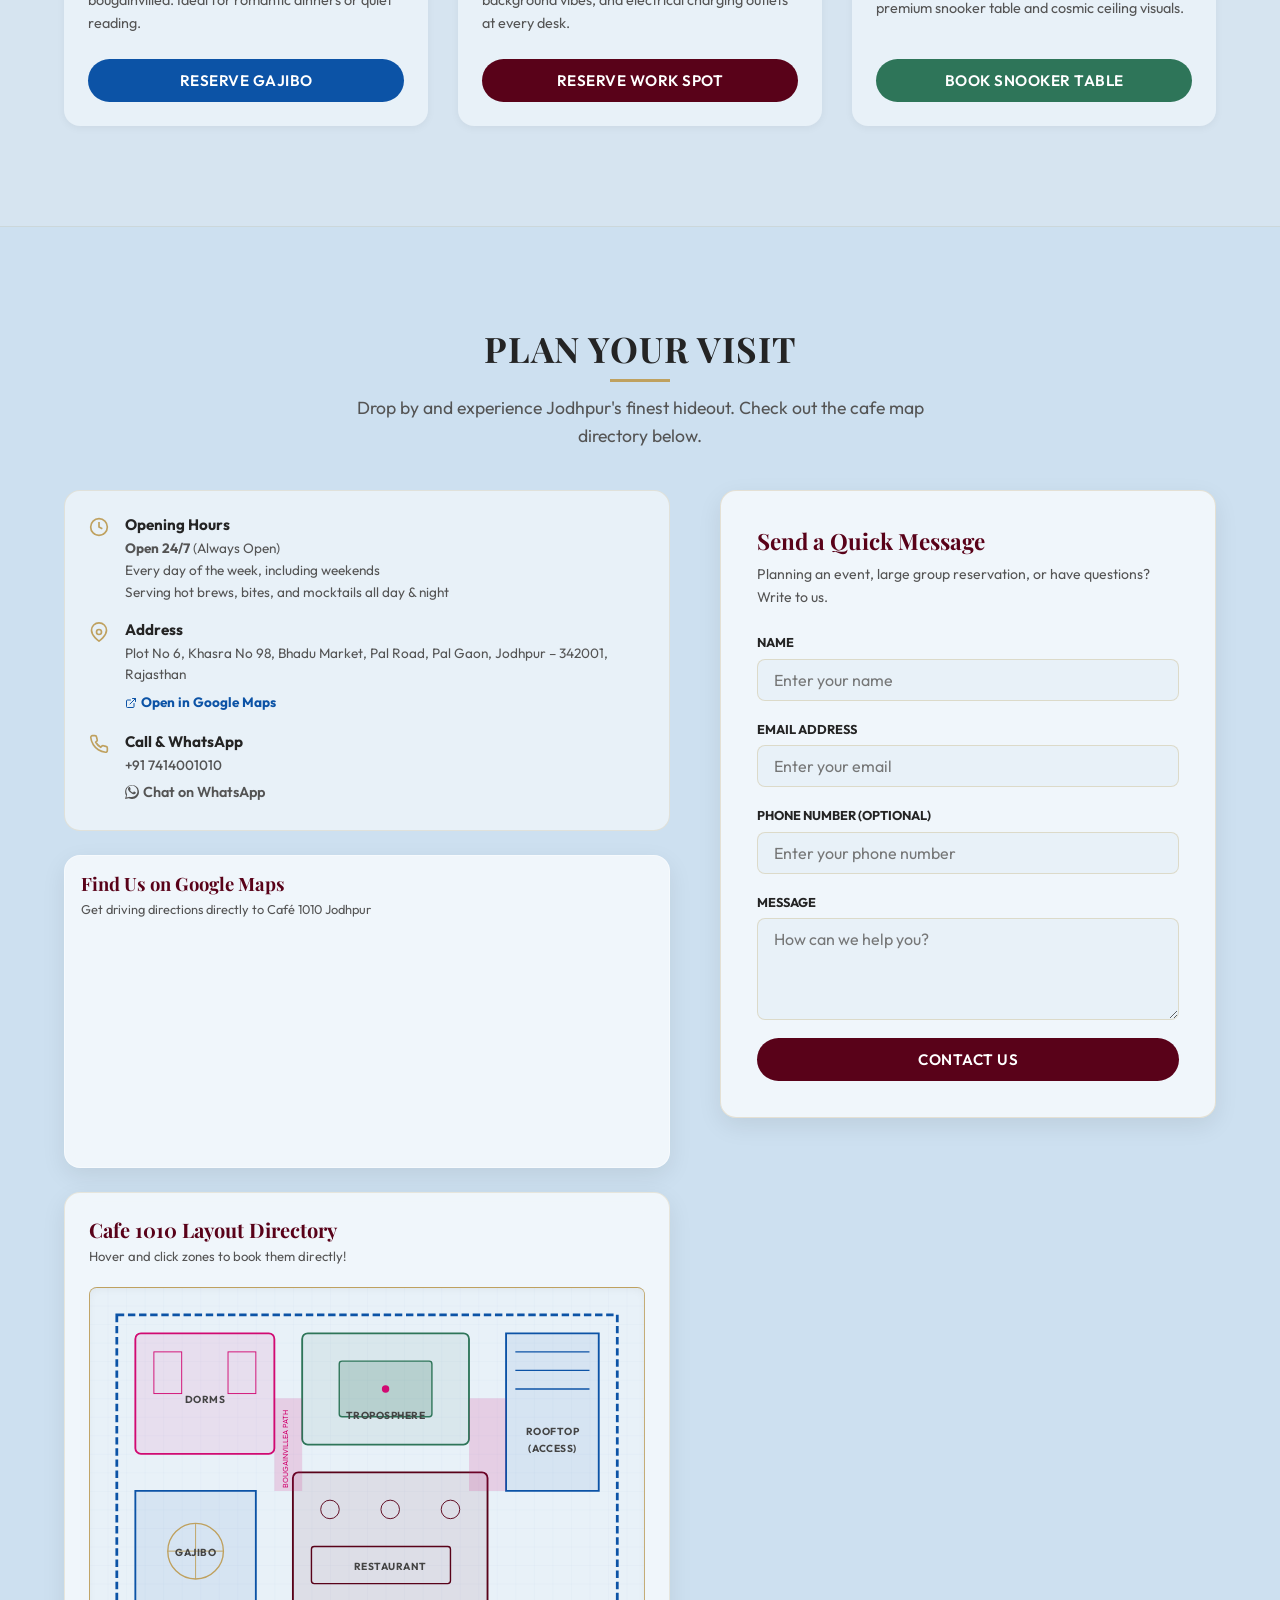
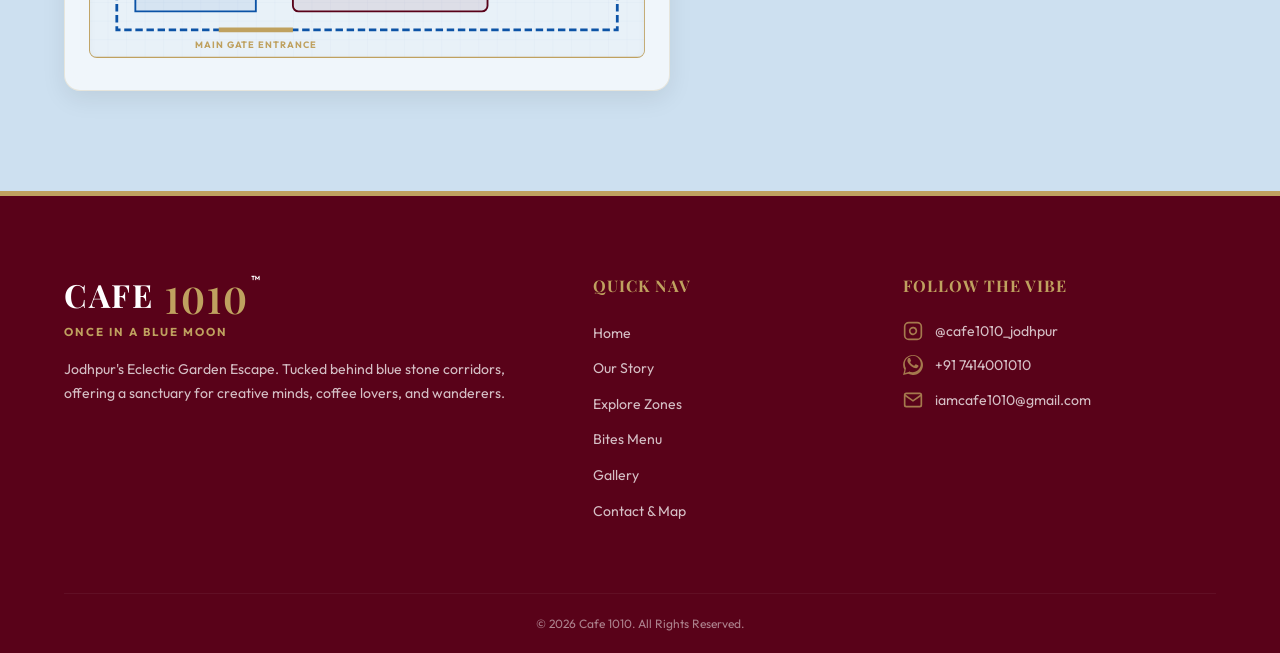
==== commit d1d04ea6: "Position_TM_superscript_high_at_top" ====
--- a/index.html
+++ b/index.html
@@ -2069,7 +2069,7 @@
         
         <!-- Logo Brand -->
         <div class="footer-brand">
-          <h2 class="footer-logo">CAFE <span class="gold-num">1010</span><sup style="font-size: 0.35em; vertical-align: super; margin-left: 4px; font-family: var(--font-sans); font-weight: 600; letter-spacing: normal;">TM</sup></h2>
+          <h2 class="footer-logo">CAFE <span class="gold-num">1010</span><sup class="brand-tm">™</sup></h2>
           <p class="footer-tag">ONCE IN A BLUE MOON</p>
           <p class="footer-desc">Jodhpur's Eclectic Garden Escape. Tucked behind blue stone corridors, offering a sanctuary for creative minds, coffee lovers, and wanderers.</p>
         </div>
--- a/index.css
+++ b/index.css
@@ -947,6 +947,7 @@
   transition: var(--transition-smooth);
   display: flex;
   flex-direction: column;
+  cursor: pointer;
 }
 .zone-card:hover {
   transform: translateY(-8px);
@@ -1243,8 +1244,31 @@
   font-size: 2rem;
   letter-spacing: 2px;
   margin-bottom: 2px;
-}
-.gold-num { color: var(--brand-gold); }
+  line-height: 1.2;
+}
+.gold-num {
+  color: var(--brand-gold);
+  font-size: 1.15em;
+  font-weight: 700;
+  font-variant-numeric: lining-nums;
+  font-feature-settings: "lnum" 1;
+  display: inline-block;
+  vertical-align: middle;
+  margin-left: 2px;
+}
+.brand-tm,
+.footer-logo sup {
+  font-size: 0.38em !important;
+  vertical-align: top !important;
+  position: relative !important;
+  top: -0.15em !important;
+  margin-left: 2px !important;
+  font-family: var(--font-sans) !important;
+  font-weight: 700 !important;
+  letter-spacing: normal !important;
+  display: inline-block !important;
+  line-height: 1 !important;
+}
 .footer-tag {
   font-size: 0.72rem;
   font-weight: 700;
